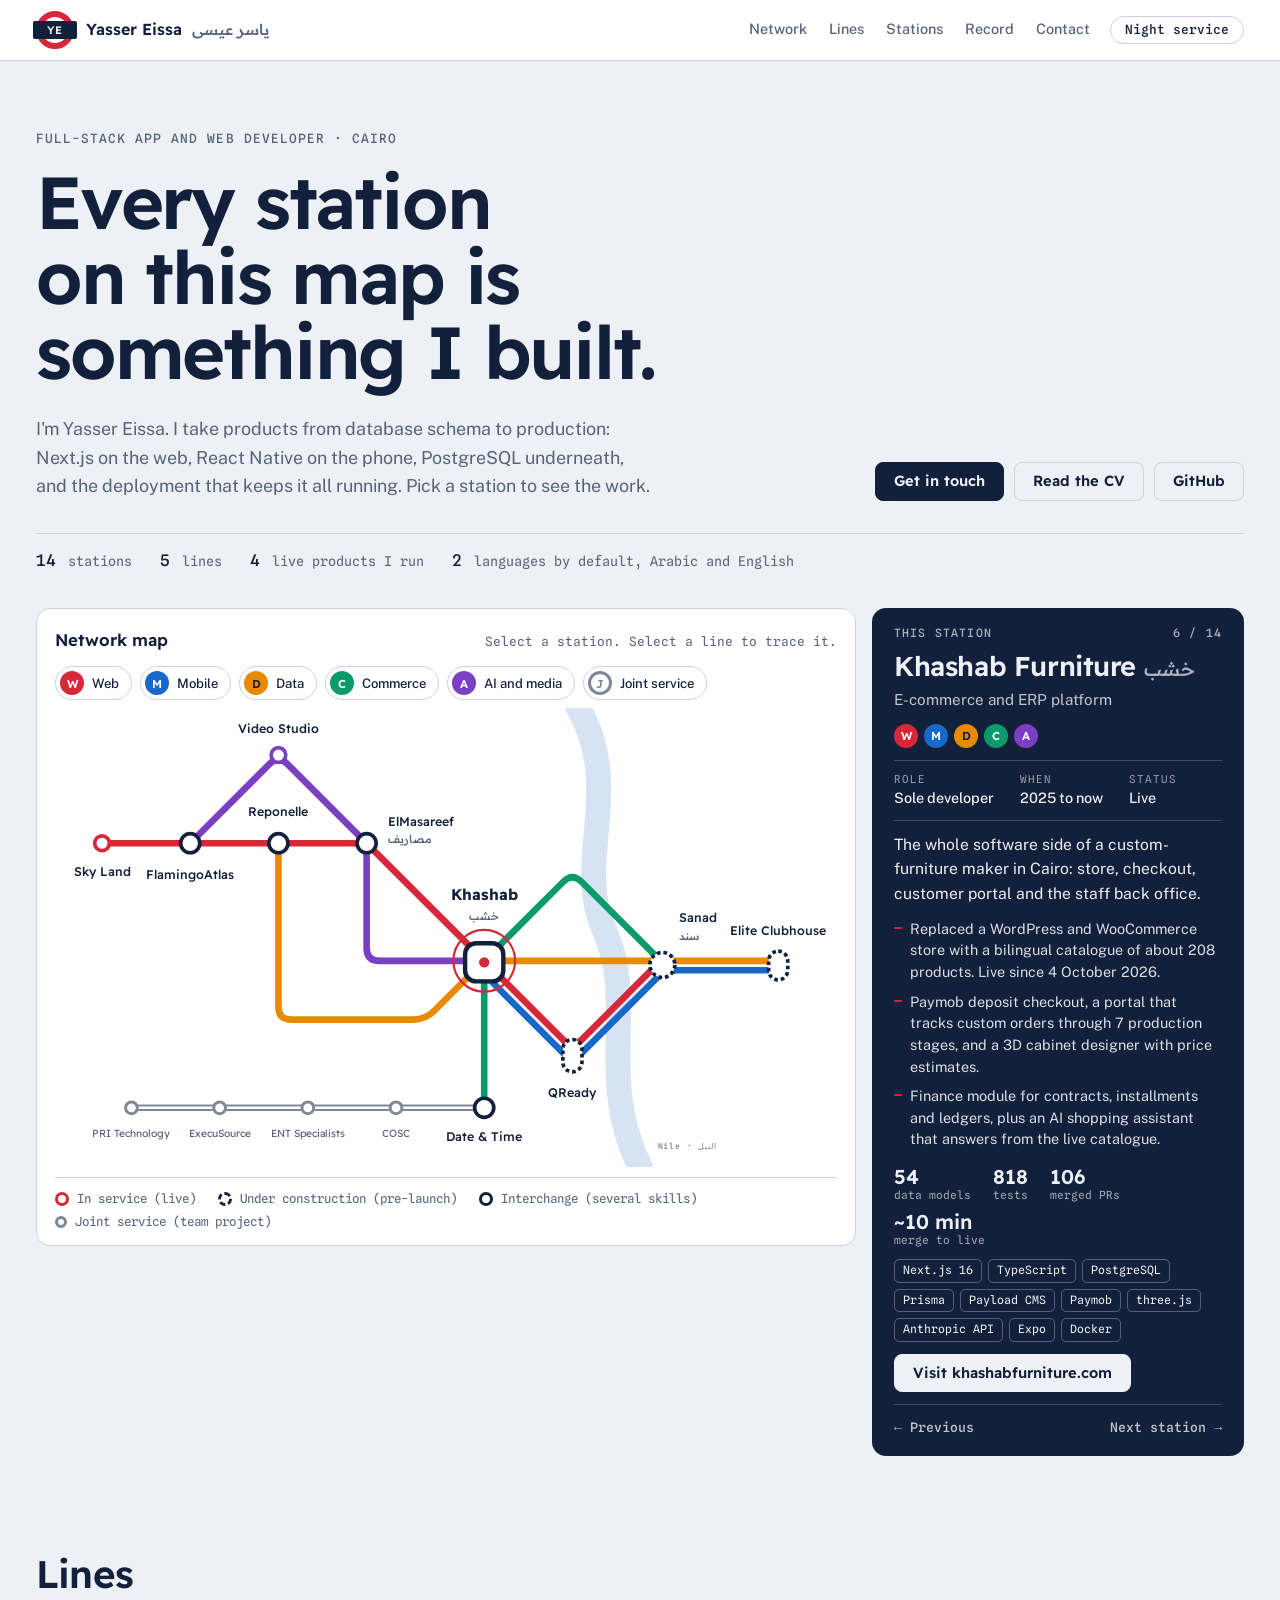
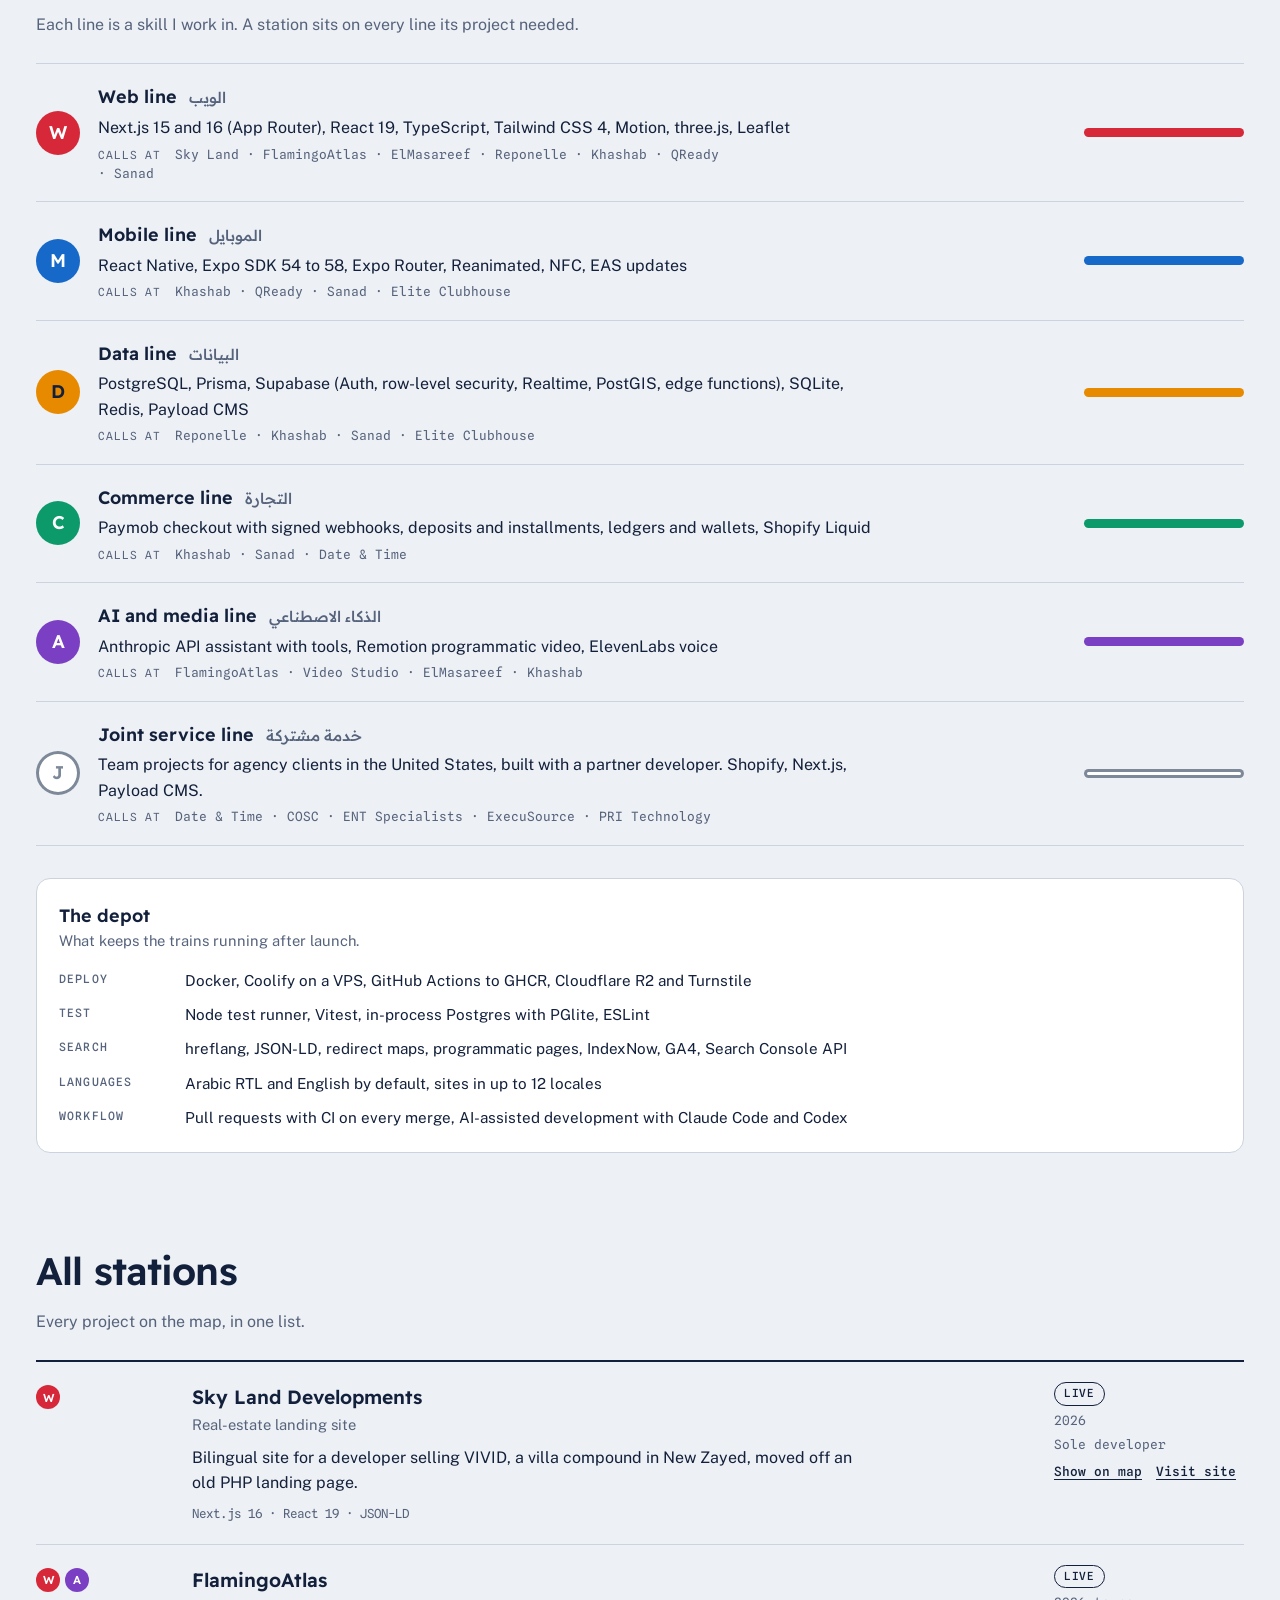
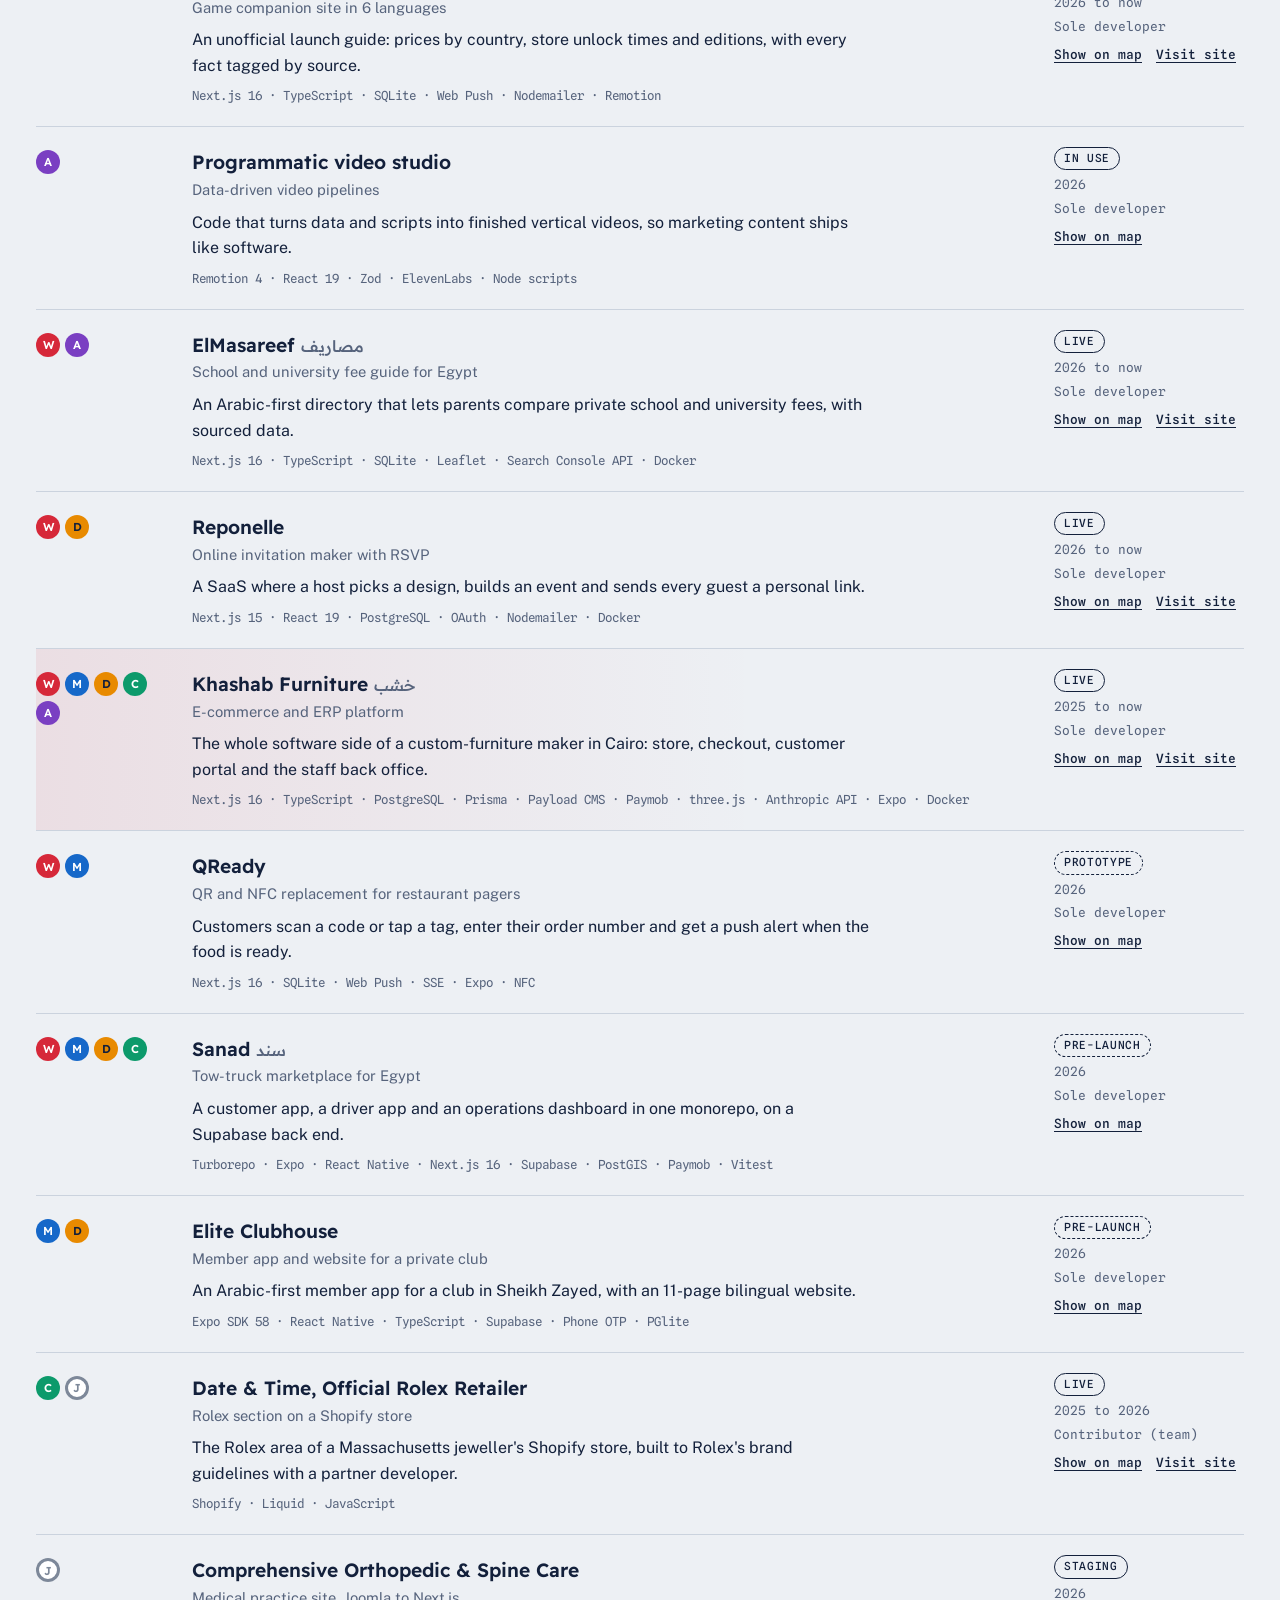
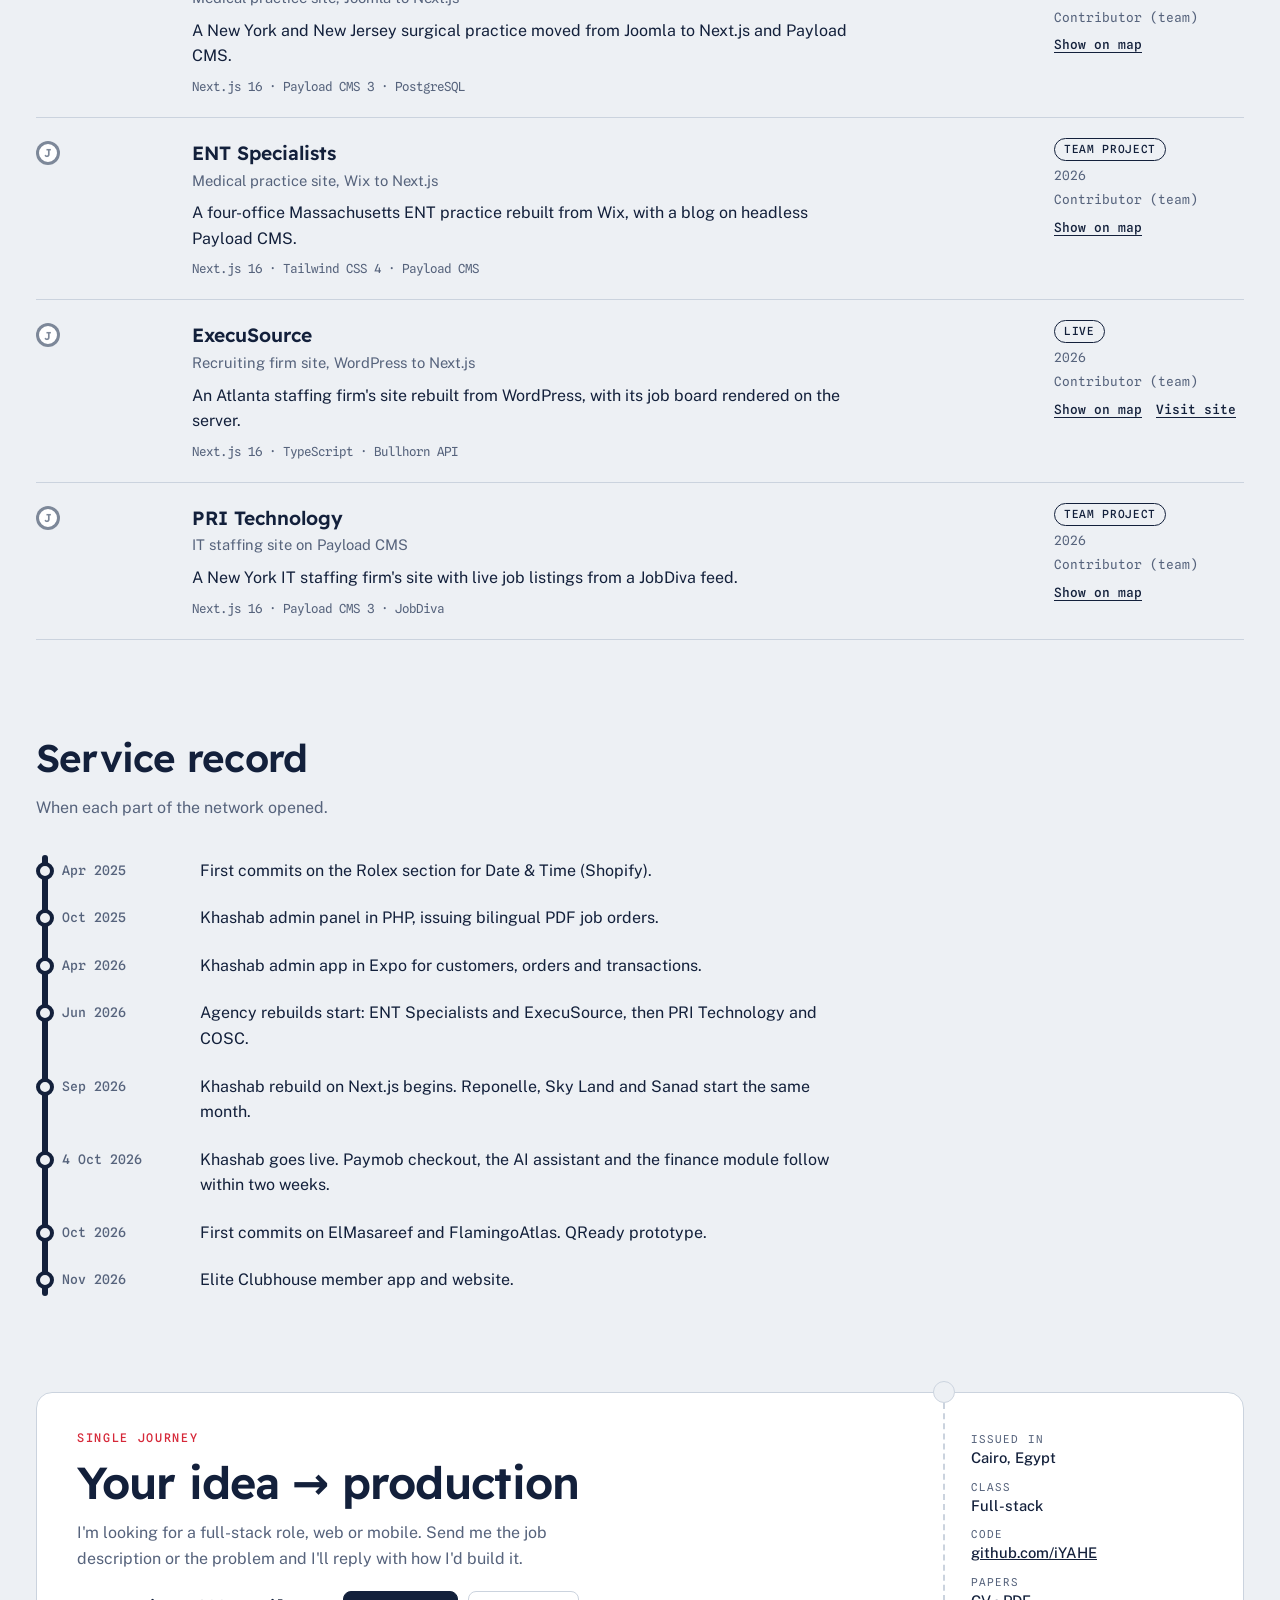
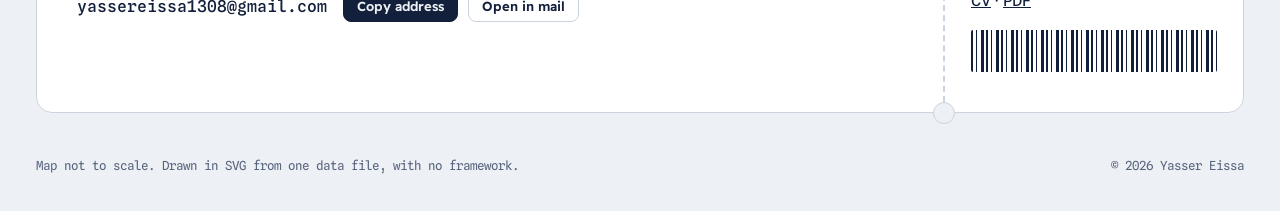
==== index.html @ 0840f5ef "Portfolio site: project network map and CV Static site. Projects are stations on a metro-style map, " ====
<!doctype html>
<html lang="en">
<head>
<meta charset="utf-8">
<meta name="viewport" content="width=device-width, initial-scale=1">
<title>Yasser Eissa · Full-stack developer</title>
<meta name="description" content="Yasser Eissa is a full-stack app and web developer in Cairo. A network map of the products he has built with Next.js, React Native, PostgreSQL and Supabase.">
<link rel="canonical" href="https://iyahe.github.io/">
<meta property="og:url" content="https://iyahe.github.io/">
<meta property="og:type" content="website">
<meta property="og:title" content="Yasser Eissa · Full-stack developer">
<meta property="og:description" content="Every station on this map is something I built.">
<meta name="theme-color" content="#13203B">
<link rel="icon" href="data:image/svg+xml,%3Csvg xmlns='http://www.w3.org/2000/svg' viewBox='0 0 32 32'%3E%3Ccircle cx='16' cy='16' r='11' fill='none' stroke='%23D62839' stroke-width='6'/%3E%3Crect x='1' y='12' width='30' height='8' rx='2' fill='%2313203B'/%3E%3C/svg%3E">
<link rel="preconnect" href="https://fonts.googleapis.com">
<link rel="preconnect" href="https://fonts.gstatic.com" crossorigin>
<link rel="stylesheet" href="https://fonts.googleapis.com/css2?family=Public+Sans:wght@400;500;600&family=Readex+Pro:wght@400;500;600;700&family=Spline+Sans+Mono:wght@400;500&display=swap">
<link rel="stylesheet" href="styles.css">
<script>try{var t=localStorage.getItem('theme');if(t)document.documentElement.dataset.theme=t}catch(e){}</script>
</head>
<body id="top">
<a class="skip" href="#main">Skip to content</a>

<header class="top">
  <div class="wrap top-in">
    <a class="plate" href="#top" aria-label="Yasser Eissa, home">
      <span class="roundel" aria-hidden="true"><span>YE</span></span>
      <span class="plate-name">Yasser Eissa <span class="ar" lang="ar" dir="rtl">ياسر عيسى</span></span>
    </a>
    <nav class="nav" aria-label="Sections">
      <a href="#network">Network</a>
      <a href="#lines">Lines</a>
      <a href="#stations">Stations</a>
      <a href="#record">Record</a>
      <a href="#ticket">Contact</a>
    </nav>
    <button class="theme" id="theme" type="button" aria-pressed="false">Night service</button>
  </div>
</header>

<main id="main">

<section class="hero wrap">
  <p class="eyebrow">Full-stack app and web developer · Cairo</p>
  <h1>Every station on this map is something I&nbsp;built.</h1>
  <div class="hero-row">
    <p class="lede">I'm Yasser Eissa. I take products from database schema to production: Next.js on the web, React Native on the phone, PostgreSQL underneath, and the deployment that keeps it all running. Pick a station to see the work.</p>
    <div class="cta">
      <a class="btn" href="#ticket">Get in touch</a>
      <a class="btn ghost" href="cv.html">Read the CV</a>
      <a class="btn ghost" href="https://github.com/iYAHE" rel="noopener">GitHub</a>
    </div>
  </div>
  <ul class="facts" aria-label="At a glance">
    <li><b>14</b> stations</li>
    <li><b>5</b> lines</li>
    <li><b>4</b> live products I run</li>
    <li><b>2</b> languages by default, Arabic and English</li>
  </ul>
</section>

<section class="network wrap" id="network" aria-labelledby="network-h">
  <div class="sheet">
    <div class="sheet-head">
      <h2 id="network-h">Network map</h2>
      <p class="hint">Select a station. Select a line to trace it.</p>
    </div>
    <div class="keys" id="keys" role="group" aria-label="Lines"></div>
    <div class="map-scroll" tabindex="0" role="region" aria-label="Network map, scrolls sideways on small screens">
      <svg id="map" viewBox="0 0 1064 624" role="group" aria-label="Project network map"></svg>
    </div>
    <ul class="legend" aria-label="Map key">
      <li><span class="k k-live" aria-hidden="true"></span>In service (live)</li>
      <li><span class="k k-build" aria-hidden="true"></span>Under construction (pre-launch)</li>
      <li><span class="k k-x" aria-hidden="true"></span>Interchange (several skills)</li>
      <li><span class="k k-joint" aria-hidden="true"></span>Joint service (team project)</li>
    </ul>
  </div>
  <aside class="board" id="board" aria-live="polite" aria-label="Selected station"></aside>
</section>

<section class="wrap block" id="lines" aria-labelledby="lines-h">
  <header class="block-head">
    <h2 id="lines-h">Lines</h2>
    <p>Each line is a skill I work in. A station sits on every line its project needed.</p>
  </header>
  <div class="lines" id="line-rows"></div>
  <div class="depot">
    <h3>The depot</h3>
    <p class="depot-note">What keeps the trains running after launch.</p>
    <dl id="depot-rows"></dl>
  </div>
</section>

<section class="wrap block" id="stations" aria-labelledby="stations-h">
  <header class="block-head">
    <h2 id="stations-h">All stations</h2>
    <p>Every project on the map, in one list.</p>
  </header>
  <ol class="timetable" id="timetable"></ol>
</section>

<section class="wrap block" id="record" aria-labelledby="record-h">
  <header class="block-head">
    <h2 id="record-h">Service record</h2>
    <p>When each part of the network opened.</p>
  </header>
  <ol class="record" id="record-rows"></ol>
</section>

<section class="wrap block" id="ticket" aria-labelledby="ticket-h">
  <div class="ticket">
    <div class="ticket-main">
      <p class="ticket-kicker">Single journey</p>
      <h2 id="ticket-h">Your idea <span aria-hidden="true">→</span> production</h2>
      <p class="ticket-copy">I'm looking for a full-stack role, web or mobile. Send me the job description or the problem and I'll reply with how I'd build it.</p>
      <div class="mail">
        <span class="mail-addr" id="mail-addr">yassereissa1308@gmail.com</span>
        <button class="btn small" id="copy" type="button">Copy address</button>
        <a class="btn small ghost" href="mailto:yassereissa1308@gmail.com">Open in mail</a>
      </div>
    </div>
    <div class="ticket-stub">
      <dl>
        <div><dt>Issued in</dt><dd>Cairo, Egypt</dd></div>
        <div><dt>Class</dt><dd>Full-stack</dd></div>
        <div><dt>Code</dt><dd><a href="https://github.com/iYAHE" rel="noopener">github.com/iYAHE</a></dd></div>
        <div><dt>Papers</dt><dd><a href="cv.html">CV</a> · <a href="Yasser-Eissa-CV.pdf" download>PDF</a></dd></div>
      </dl>
      <div class="barcode" aria-hidden="true"></div>
    </div>
  </div>
</section>

</main>

<footer class="foot wrap">
  <p>Map not to scale. Drawn in SVG from one data file, with no framework.</p>
  <p>© 2026 Yasser Eissa</p>
</footer>

<noscript><p class="wrap noscript">The network map needs JavaScript. The full project list is in the <a href="cv.html">CV</a>.</p></noscript>
<script src="data.js"></script>
<script src="app.js"></script>
</body>
</html>
---- styles.css ----
/* Layout: a transit authority's printed sheet. A nameplate bar, then the network map as the
   main exhibit with a platform board beside it, the line legend (skills), the station list,
   the service record, and a ticket for contact. Line colours carry meaning; everything else is ink on paper. */
:root {
  --paper: #EDF0F4;
  --sheet: #FFFFFF;
  --ink: #13203B;
  --muted: #56637C;
  --rule: #CBD3DE;
  --wash: #D5E3F3;

  --w: #D62839;
  --m: #1668C9;
  --d: #E88A00;
  --c: #0C9A6B;
  --a: #7A3FC2;
  --j: #7D8899;
  --on-line: #FFFFFF;
  --on-d: #13203B;

  --display: 'Readex Pro', 'Segoe UI', system-ui, sans-serif;
  --body: 'Public Sans', 'Segoe UI', system-ui, sans-serif;
  --mono: 'Spline Sans Mono', ui-monospace, Consolas, monospace;

  --gutter: max(16px, env(safe-area-inset-left, 0px));
  color-scheme: light;
}
@media (prefers-color-scheme: dark) {
  :root:not([data-theme="light"]) {
    --paper: #0D1424; --sheet: #151E35; --ink: #E9EEF8; --muted: #9BA7C0; --rule: #2C3757; --wash: #16294B;
    --w: #FF5D6C; --m: #5CA4FF; --d: #FFB23F; --c: #36D39A; --a: #B690FF; --j: #8F9AB0;
    --on-line: #0D1424; --on-d: #0D1424;
    color-scheme: dark;
  }
}
:root[data-theme="dark"] {
  --paper: #0D1424; --sheet: #151E35; --ink: #E9EEF8; --muted: #9BA7C0; --rule: #2C3757; --wash: #16294B;
  --w: #FF5D6C; --m: #5CA4FF; --d: #FFB23F; --c: #36D39A; --a: #B690FF; --j: #8F9AB0;
  --on-line: #0D1424; --on-d: #0D1424;
  color-scheme: dark;
}

*, *::before, *::after { box-sizing: border-box; }
html { scroll-behavior: smooth; scroll-padding-top: 76px; }
body {
  margin: 0;
  background: var(--paper);
  color: var(--ink);
  font: 400 1rem/1.6 var(--body);
  -webkit-font-smoothing: antialiased;
}
h1, h2, h3 { font-family: var(--display); margin: 0; text-wrap: balance; }
p { margin: 0; }
a { color: inherit; }
ul, ol, dl, dd { margin: 0; padding: 0; }
ul, ol { list-style: none; }
button { font: inherit; color: inherit; cursor: pointer; }
:focus-visible { outline: 3px solid var(--m); outline-offset: 3px; border-radius: 4px; }
.ar { font-family: var(--display); font-weight: 500; }

.wrap {
  width: 100%;
  max-width: 1240px;
  margin-inline: auto;
  padding-left: max(16px, env(safe-area-inset-left, 0px));
  padding-right: max(16px, env(safe-area-inset-right, 0px));
}
.skip { position: absolute; left: -999px; top: 8px; background: var(--ink); color: var(--paper); padding: 8px 14px; border-radius: 6px; z-index: 50; }
.skip:focus { left: 16px; }

/* ---------- Nameplate bar ---------- */
.top { position: sticky; top: 0; z-index: 20; background: var(--sheet); border-bottom: 1px solid var(--rule); }
.top-in { display: flex; align-items: center; gap: 20px; min-height: 60px; }
.plate { display: flex; align-items: center; gap: 12px; text-decoration: none; margin-right: auto; }
.roundel {
  position: relative; width: 38px; height: 38px; flex: none;
  border: 6px solid var(--w); border-radius: 50%;
  display: grid; place-items: center;
}
.roundel span {
  position: absolute; left: -9px; right: -9px;
  background: var(--ink); color: var(--paper);
  font: 600 0.68rem/1 var(--display); letter-spacing: 0.12em; text-align: center;
  padding: 4px 0 3px; border-radius: 2px;
}
.plate-name { font: 600 1rem/1.2 var(--display); display: flex; gap: 10px; align-items: baseline; flex-wrap: wrap; }
.plate-name .ar { color: var(--muted); font-size: 0.95rem; }
.nav { display: flex; gap: 22px; }
.nav a { text-decoration: none; font: 500 0.9rem/1 var(--body); color: var(--muted); padding: 8px 0; border-bottom: 2px solid transparent; }
.nav a:hover { color: var(--ink); border-bottom-color: var(--ink); }
.theme {
  background: none; border: 1px solid var(--rule); border-radius: 999px;
  padding: 7px 14px; font: 500 0.8rem/1 var(--mono); white-space: nowrap;
}
.theme:hover { border-color: var(--ink); }

/* ---------- Hero ---------- */
.hero { padding-block: clamp(36px, 6vw, 72px) clamp(24px, 3vw, 36px); }
.eyebrow { font: 500 0.8rem/1 var(--mono); letter-spacing: 0.08em; text-transform: uppercase; color: var(--muted); }
.hero h1 {
  font-weight: 600;
  font-size: clamp(2.3rem, 6.2vw, 4.6rem);
  line-height: 1.02;
  letter-spacing: -0.03em;
  max-width: 17ch;
  margin-top: 18px;
}
.hero-row { display: grid; grid-template-columns: minmax(0, 62ch) auto; gap: 28px 48px; align-items: end; margin-top: 26px; }
.lede { font-size: 1.12rem; line-height: 1.6; color: var(--muted); }
.cta { display: flex; flex-wrap: wrap; gap: 10px; justify-content: flex-end; }
.btn {
  display: inline-flex; align-items: center; justify-content: center;
  background: var(--ink); color: var(--paper);
  border: 1.5px solid var(--ink); border-radius: 8px;
  padding: 11px 18px; font: 600 0.92rem/1 var(--display); text-decoration: none;
}
.btn:hover { background: var(--w); border-color: var(--w); color: var(--on-line); }
.btn.ghost { background: transparent; color: var(--ink); border-color: var(--rule); }
.btn.ghost:hover { border-color: var(--ink); background: transparent; color: var(--ink); }
.btn.small { padding: 8px 13px; font-size: 0.82rem; }
.facts {
  display: flex; flex-wrap: wrap; gap: 8px 28px; margin-top: 32px; padding-top: 16px;
  border-top: 1px solid var(--rule);
  font: 400 0.84rem/1.4 var(--mono); color: var(--muted);
}
.facts b { color: var(--ink); font-weight: 500; font-size: 1rem; margin-right: 4px; }

/* ---------- Network ---------- */
.network { display: grid; grid-template-columns: minmax(0, 1fr); gap: 16px; align-items: start; }
.sheet { background: var(--sheet); border: 1px solid var(--rule); border-radius: 14px; padding: 18px 18px 14px; min-width: 0; }
.sheet-head { display: flex; flex-wrap: wrap; align-items: baseline; justify-content: space-between; gap: 6px 16px; }
.sheet-head h2 { font-size: 1.05rem; font-weight: 600; }
.hint { font: 400 0.8rem/1.4 var(--mono); color: var(--muted); }
.keys { display: flex; flex-wrap: wrap; gap: 8px; margin-top: 12px; }
.key {
  display: inline-flex; align-items: center; gap: 8px;
  background: none; border: 1px solid var(--rule); border-radius: 999px;
  padding: 4px 12px 4px 4px; font: 500 0.82rem/1 var(--body);
}
.key:hover { border-color: var(--ink); }
.key[aria-pressed="true"] { background: var(--ink); color: var(--paper); border-color: var(--ink); }

.rd {
  display: inline-grid; place-items: center; flex: none;
  width: 24px; height: 24px; border-radius: 50%;
  font: 600 0.72rem/1 var(--display); color: var(--on-line);
}
.rd-W { background: var(--w); } .rd-M { background: var(--m); } .rd-C { background: var(--c); }
.rd-A { background: var(--a); } .rd-D { background: var(--d); color: var(--on-d); }
.rd-J { background: var(--sheet); color: var(--j); box-shadow: inset 0 0 0 3px var(--j); }
.rd-lg { width: 44px; height: 44px; font-size: 1.15rem; }

.map-scroll { overflow-x: auto; margin-top: 8px; border-radius: 8px; }
#map { display: block; width: 100%; min-width: 800px; height: auto; font-family: var(--display); }

.nile { fill: none; stroke: var(--wash); stroke-width: 34; stroke-linecap: round; }
.nile-label { font: 500 11px var(--mono); letter-spacing: 0.1em; fill: var(--muted); opacity: 0.8; }

.ln { fill: none; stroke-width: 9; stroke-linecap: round; stroke-linejoin: round; stroke-dasharray: 1; stroke-dashoffset: 0; transition: opacity 0.2s; }
.ln-W { stroke: var(--w); } .ln-M { stroke: var(--m); } .ln-D { stroke: var(--d); }
.ln-C { stroke: var(--c); } .ln-A { stroke: var(--a); } .ln-J { stroke: var(--j); }
.ln-J-core { stroke: var(--sheet); stroke-width: 3.5; }

.st { cursor: pointer; transition: opacity 0.2s; outline: none; }
.st .hit { fill: transparent; }
.st .mk { fill: var(--sheet); stroke: var(--ink); stroke-width: 5; }
.st-dot .mk { stroke: var(--line); }
.st-joint .mk { stroke: var(--j); stroke-width: 4; }
.st-hub .mk { stroke-width: 6; }
.st-hub .mk-dot { fill: var(--w); }
.st.building .mk { stroke-dasharray: 5 4; }
.st .ring { fill: none; stroke: var(--w); stroke-width: 3; opacity: 0; }
.st.on .ring { opacity: 1; }
.st:hover .mk, .st:focus-visible .mk { fill: var(--wash); }
.st:focus-visible .ring { opacity: 1; stroke: var(--m); }
.st-name { font-size: 17px; font-weight: 500; fill: var(--ink); }
.st-hub .st-name { font-size: 21px; font-weight: 700; }
.st-joint .st-name { font-size: 14px; font-weight: 400; fill: var(--muted); }
.st.on .st-name { font-weight: 700; fill: var(--ink); }
.st-ar { font-size: 15px; font-weight: 500; fill: var(--muted); }

#map[data-focus] .ln { opacity: 0.1; }
#map[data-focus] .st { opacity: 0.22; }
#map[data-focus="W"] .ln-W, #map[data-focus="M"] .ln-M, #map[data-focus="D"] .ln-D,
#map[data-focus="C"] .ln-C, #map[data-focus="A"] .ln-A, #map[data-focus="J"] .ln-J { opacity: 1; }
#map[data-focus="W"] .st.l-W, #map[data-focus="M"] .st.l-M, #map[data-focus="D"] .st.l-D,
#map[data-focus="C"] .st.l-C, #map[data-focus="A"] .st.l-A, #map[data-focus="J"] .st.l-J { opacity: 1; }

.legend { display: flex; flex-wrap: wrap; gap: 6px 22px; margin-top: 10px; padding-top: 12px; border-top: 1px solid var(--rule); font: 400 0.78rem/1.4 var(--mono); color: var(--muted); }
.legend li { display: flex; align-items: center; gap: 8px; }
.k { width: 14px; height: 14px; border-radius: 50%; border: 3px solid var(--w); background: var(--sheet); flex: none; }
.k-build { border-style: dashed; border-color: var(--ink); }
.k-x { border-color: var(--ink); }
.k-joint { border-color: var(--j); width: 12px; height: 12px; }

/* ---------- Platform board ---------- */
.board {
  background: var(--ink); color: var(--paper);
  border-radius: 14px; padding: 20px 22px 18px; min-width: 0;
  display: flex; flex-direction: column; gap: 12px;
}
.board-top { display: flex; justify-content: space-between; font: 500 0.72rem/1 var(--mono); letter-spacing: 0.1em; text-transform: uppercase; opacity: 0.7; }
.board-name { font-size: 1.7rem; font-weight: 600; line-height: 1.1; letter-spacing: -0.015em; }
.board-name .ar { font-size: 1.2rem; opacity: 0.7; margin-inline-start: 6px; }
.board-kind { font-size: 0.95rem; opacity: 0.8; margin-top: -6px; }
.board-lines { display: flex; gap: 6px; }
.board .rd-J { background: transparent; }
.meta { display: grid; grid-template-columns: repeat(3, auto); justify-content: start; gap: 4px 26px; padding-block: 12px; border-block: 1px solid color-mix(in srgb, var(--paper) 22%, transparent); }
.meta dt { font: 400 0.68rem/1.2 var(--mono); letter-spacing: 0.1em; text-transform: uppercase; opacity: 0.6; }
.meta dd { font: 500 0.9rem/1.3 var(--body); margin-top: 3px; }
.board-sum { font-size: 0.98rem; line-height: 1.55; }
.pts { display: grid; gap: 8px; font-size: 0.9rem; line-height: 1.5; }
.pts li { padding-left: 16px; position: relative; opacity: 0.92; }
.pts li::before { content: ""; position: absolute; left: 0; top: 0.62em; width: 8px; height: 2px; background: var(--w); }
.stats { display: flex; flex-wrap: wrap; gap: 8px 22px; padding-top: 4px; }
.stats li { display: grid; }
.stats b { font: 600 1.25rem/1.1 var(--display); font-variant-numeric: tabular-nums; }
.stats span { font: 400 0.7rem/1.3 var(--mono); opacity: 0.65; }
.chips { display: flex; flex-wrap: wrap; gap: 6px; }
.chips span { font: 400 0.72rem/1 var(--mono); padding: 5px 8px; border-radius: 5px; border: 1px solid color-mix(in srgb, var(--paper) 30%, transparent); }
.board-visit { background: var(--paper); color: var(--ink); border-color: var(--paper); align-self: flex-start; }
.board-nav { display: flex; justify-content: space-between; gap: 10px; margin-top: auto; padding-top: 12px; border-top: 1px solid color-mix(in srgb, var(--paper) 22%, transparent); }
.board-nav button { background: none; border: 0; padding: 4px 0; font: 500 0.82rem/1 var(--mono); opacity: 0.8; }
.board-nav button:hover { opacity: 1; text-decoration: underline; }
.board-nav button[data-step="-1"]::before { content: "← "; }
.board-nav button[data-step="1"]::after { content: " →"; }

/* ---------- Section blocks ---------- */
.block { padding-block: clamp(48px, 7vw, 88px) 0; }
.block-head { display: grid; gap: 6px; margin-bottom: 26px; }
.block-head h2 { font-size: clamp(1.6rem, 3.4vw, 2.4rem); font-weight: 600; letter-spacing: -0.02em; }
.block-head p { color: var(--muted); max-width: 60ch; }

/* Lines */
.lines { display: grid; border-top: 1px solid var(--rule); }
.line-row { display: grid; grid-template-columns: 44px minmax(0, 1fr); gap: 18px; padding-block: 18px; border-bottom: 1px solid var(--rule); position: relative; }
.line-body h3 { font-size: 1.12rem; font-weight: 600; display: flex; gap: 12px; align-items: baseline; flex-wrap: wrap; }
.line-body h3 .ar { color: var(--muted); font-size: 0.95rem; }
.line-body p { margin-top: 4px; max-width: 78ch; }
.serves { font: 400 0.8rem/1.5 var(--mono); color: var(--muted); }
.serves span { text-transform: uppercase; letter-spacing: 0.08em; font-size: 0.7rem; margin-right: 6px; }
.line-swatch { display: none; }

.depot { margin-top: 32px; background: var(--sheet); border: 1px solid var(--rule); border-radius: 14px; padding: 22px; }
.depot h3 { font-size: 1.12rem; font-weight: 600; }
.depot-note { color: var(--muted); font-size: 0.92rem; }
.depot dl { display: grid; gap: 10px; margin-top: 16px; }
.depot dl div { display: grid; grid-template-columns: 110px minmax(0, 1fr); gap: 16px; }
.depot dt { font: 500 0.72rem/1.9 var(--mono); letter-spacing: 0.1em; text-transform: uppercase; color: var(--muted); }
.depot dd { font-size: 0.95rem; }

/* Timetable */
.timetable { border-top: 2px solid var(--ink); }
.timetable li { display: grid; grid-template-columns: 136px minmax(0, 1fr) 190px; gap: 20px; padding-block: 20px; border-bottom: 1px solid var(--rule); }
.timetable li.is-current { background: linear-gradient(90deg, color-mix(in srgb, var(--w) 9%, transparent), transparent 60%); }
.tt-lines { display: flex; flex-wrap: wrap; gap: 5px; align-content: start; padding-top: 3px; }
.tt-main h3 { font-size: 1.2rem; font-weight: 600; }
.tt-main h3 .ar { color: var(--muted); font-size: 1rem; margin-inline-start: 6px; }
.tt-kind { color: var(--muted); font-size: 0.92rem; }
.tt-sum { margin-top: 8px; max-width: 68ch; }
.tt-stack { margin-top: 8px; font: 400 0.78rem/1.6 var(--mono); color: var(--muted); }
.tt-side { display: grid; gap: 6px; align-content: start; justify-items: start; font: 400 0.8rem/1.4 var(--mono); color: var(--muted); }
.pill { font: 500 0.7rem/1 var(--mono); letter-spacing: 0.06em; text-transform: uppercase; padding: 5px 9px; border-radius: 999px; border: 1.5px solid var(--ink); color: var(--ink); }
.pill-build { border-style: dashed; }
.tt-actions { display: flex; flex-wrap: wrap; gap: 4px 14px; margin-top: 4px; }
.link { background: none; border: 0; padding: 0; font: 500 0.8rem/1.4 var(--mono); color: var(--ink); text-decoration: underline; text-underline-offset: 3px; }
.link:hover { color: var(--w); }

/* Service record */
.record { position: relative; display: grid; gap: 0; padding-left: 26px; }
.record::before { content: ""; position: absolute; left: 6px; top: 8px; bottom: 8px; width: 6px; border-radius: 3px; background: var(--ink); }
.record li { position: relative; display: grid; grid-template-columns: 120px minmax(0, 1fr); gap: 18px; padding-block: 11px; }
.record li::before { content: ""; position: absolute; left: -26px; top: 15px; width: 18px; height: 18px; border-radius: 50%; background: var(--paper); border: 4px solid var(--ink); }
.record time { font: 500 0.82rem/1.9 var(--mono); color: var(--muted); }
.record p { max-width: 66ch; }

/* Ticket */
.ticket {
  display: grid; grid-template-columns: minmax(0, 1fr) 300px;
  background: var(--sheet); border: 1px solid var(--rule); border-radius: 16px; position: relative;
}
.ticket-main { padding: clamp(22px, 4vw, 40px); display: grid; gap: 14px; align-content: start; }
.ticket-kicker { font: 500 0.74rem/1 var(--mono); letter-spacing: 0.14em; text-transform: uppercase; color: var(--w); }
.ticket h2 { font-size: clamp(1.7rem, 4vw, 2.8rem); font-weight: 600; letter-spacing: -0.02em; line-height: 1.05; }
.ticket-copy { color: var(--muted); max-width: 54ch; }
.mail { display: flex; flex-wrap: wrap; align-items: center; gap: 10px; margin-top: 6px; }
.mail-addr { font: 500 1.02rem/1.3 var(--mono); user-select: all; overflow-wrap: anywhere; margin-right: 6px; }
.ticket-stub { position: relative; padding: clamp(22px, 4vw, 40px) 26px; border-left: 2px dashed var(--rule); display: grid; gap: 18px; align-content: space-between; }
.ticket-stub::before, .ticket-stub::after { content: ""; position: absolute; left: -12px; width: 22px; height: 22px; border-radius: 50%; background: var(--paper); border: 1px solid var(--rule); }
.ticket-stub::before { top: -12px; }
.ticket-stub::after { bottom: -12px; }
.ticket-stub dl { display: grid; gap: 12px; }
.ticket-stub dt { font: 400 0.68rem/1.2 var(--mono); letter-spacing: 0.1em; text-transform: uppercase; color: var(--muted); }
.ticket-stub dd { font: 500 0.92rem/1.4 var(--body); margin-top: 2px; }
.barcode { height: 42px; background: repeating-linear-gradient(90deg, var(--ink) 0 2px, transparent 2px 5px, var(--ink) 5px 6px, transparent 6px 10px, var(--ink) 10px 13px, transparent 13px 15px); border-radius: 2px; }

.foot { display: flex; flex-wrap: wrap; justify-content: space-between; gap: 8px 24px; padding-block: 44px 36px; font: 400 0.78rem/1.5 var(--mono); color: var(--muted); }
.noscript { padding-block: 16px; }

/* ---------- Wide screens: board beside the map ---------- */
@media (min-width: 1080px) {
  .network { grid-template-columns: minmax(0, 1fr) 372px; }
  .board { position: sticky; top: 76px; }
  #map { min-width: 0; }
  .line-row { grid-template-columns: 44px minmax(0, 1fr) 160px; align-items: center; }
  .line-swatch { display: block; height: 9px; border-radius: 5px; }
  .line-W .line-swatch { background: var(--w); } .line-M .line-swatch { background: var(--m); }
  .line-D .line-swatch { background: var(--d); } .line-C .line-swatch { background: var(--c); }
  .line-A .line-swatch { background: var(--a); }
  .line-J .line-swatch { background: var(--sheet); box-shadow: inset 0 0 0 3px var(--j); }
}

/* ---------- Narrow screens ---------- */
@media (max-width: 860px) {
  .nav { display: none; }
  .hero-row { grid-template-columns: minmax(0, 1fr); }
  .cta { justify-content: flex-start; }
  .timetable li { grid-template-columns: minmax(0, 1fr); gap: 10px; }
  .tt-side { grid-auto-flow: row; }
  .ticket { grid-template-columns: minmax(0, 1fr); }
  .ticket-stub { border-left: 0; border-top: 2px dashed var(--rule); }
  .ticket-stub::before { top: -12px; left: -12px; }
  .ticket-stub::after { top: -12px; bottom: auto; left: auto; right: -12px; }
  .record li { grid-template-columns: minmax(0, 1fr); gap: 0; }
  .depot dl div { grid-template-columns: minmax(0, 1fr); gap: 0; }
  .meta { grid-template-columns: repeat(2, auto); }
}
@media (max-width: 520px) {
  .plate-name .ar { display: none; }
  .sheet { padding: 14px 12px 12px; }
  .board { padding: 18px 16px 16px; }
}

/* ---------- Motion: the lines are laid once, on load ---------- */
@media (prefers-reduced-motion: no-preference) {
  .ln { animation: lay 1.1s cubic-bezier(0.6, 0, 0.2, 1) both; animation-delay: calc(var(--i) * 0.12s + 0.1s); }
  .st { animation: arrive 0.4s ease-out backwards; animation-delay: 0.95s; }
  .st.on .ring { animation: here 2.2s ease-in-out infinite; transform-box: fill-box; transform-origin: center; }
  @keyframes lay { from { stroke-dashoffset: 1; } to { stroke-dashoffset: 0; } }
  @keyframes arrive { from { opacity: 0; } to { opacity: 1; } }
  @keyframes here { 0%, 100% { transform: scale(1); opacity: 1; } 50% { transform: scale(1.18); opacity: 0.35; } }
}
@media (prefers-reduced-motion: reduce) { html { scroll-behavior: auto; } }
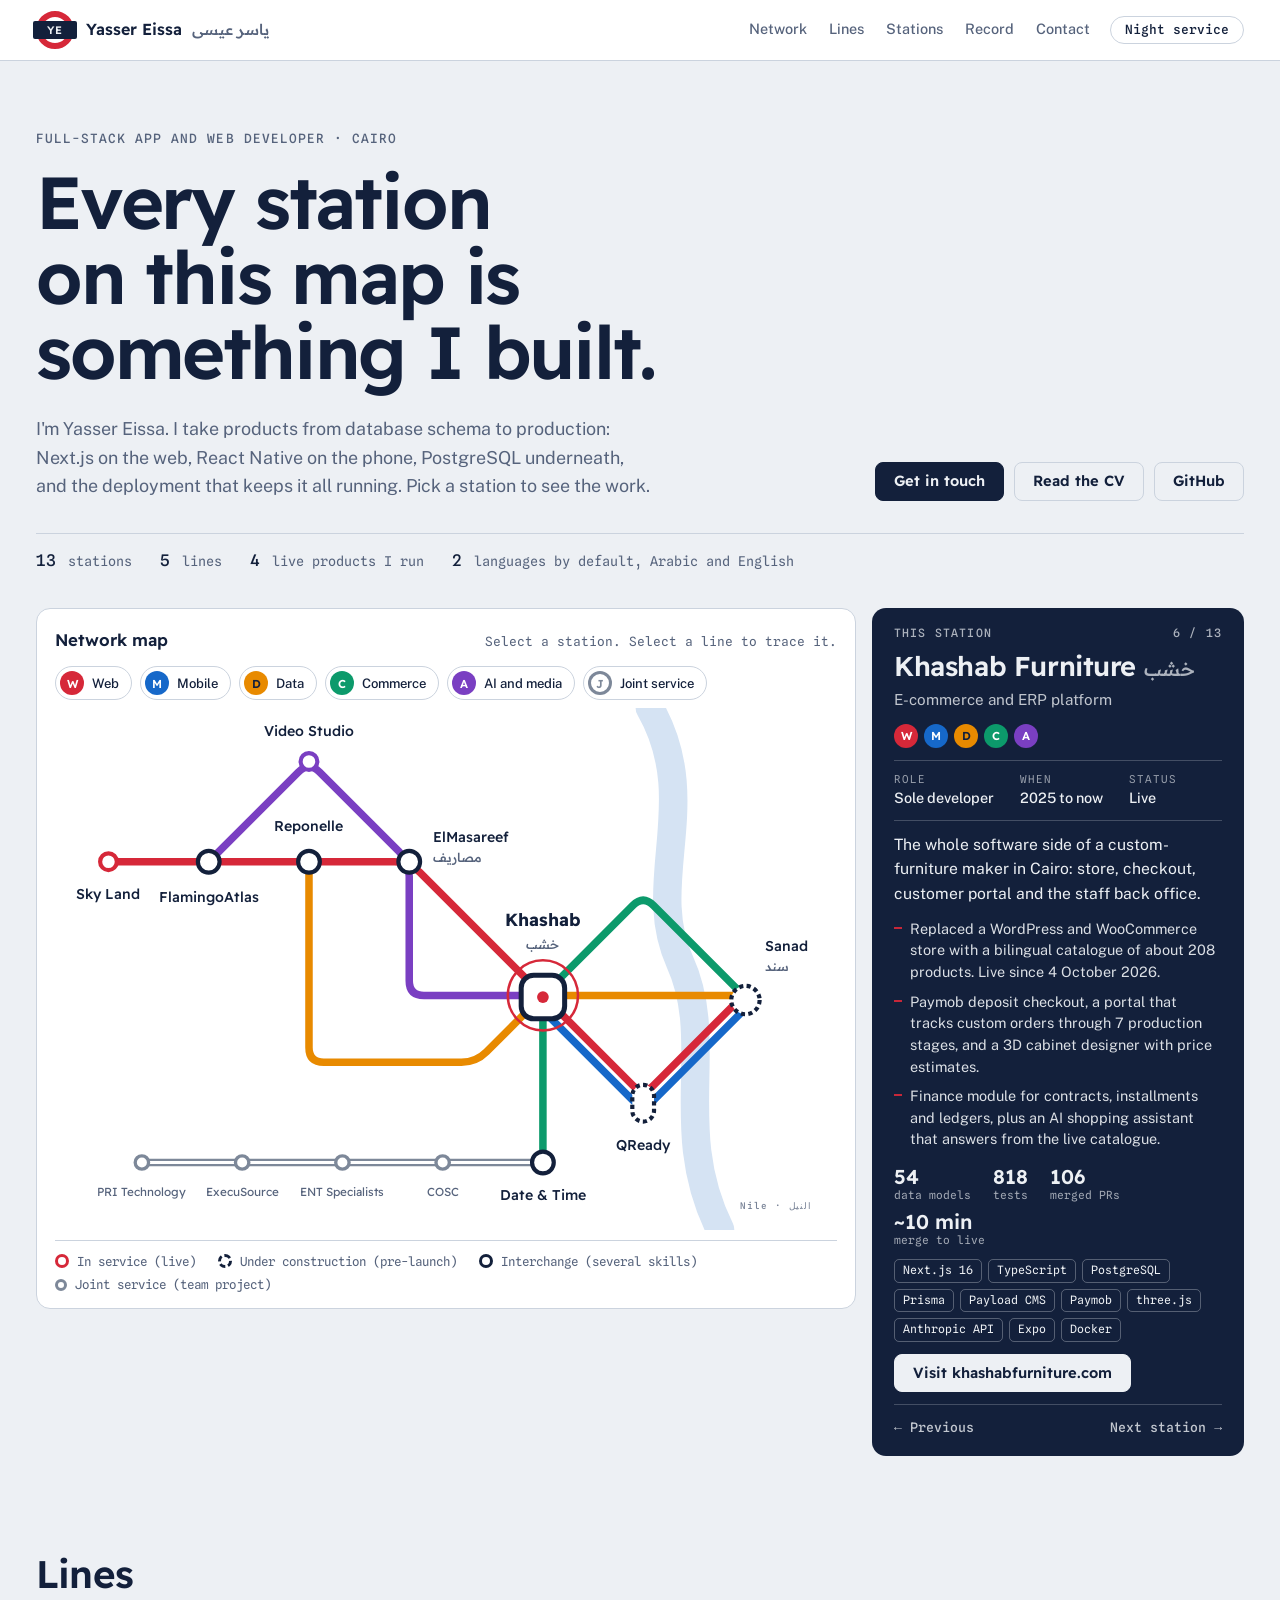
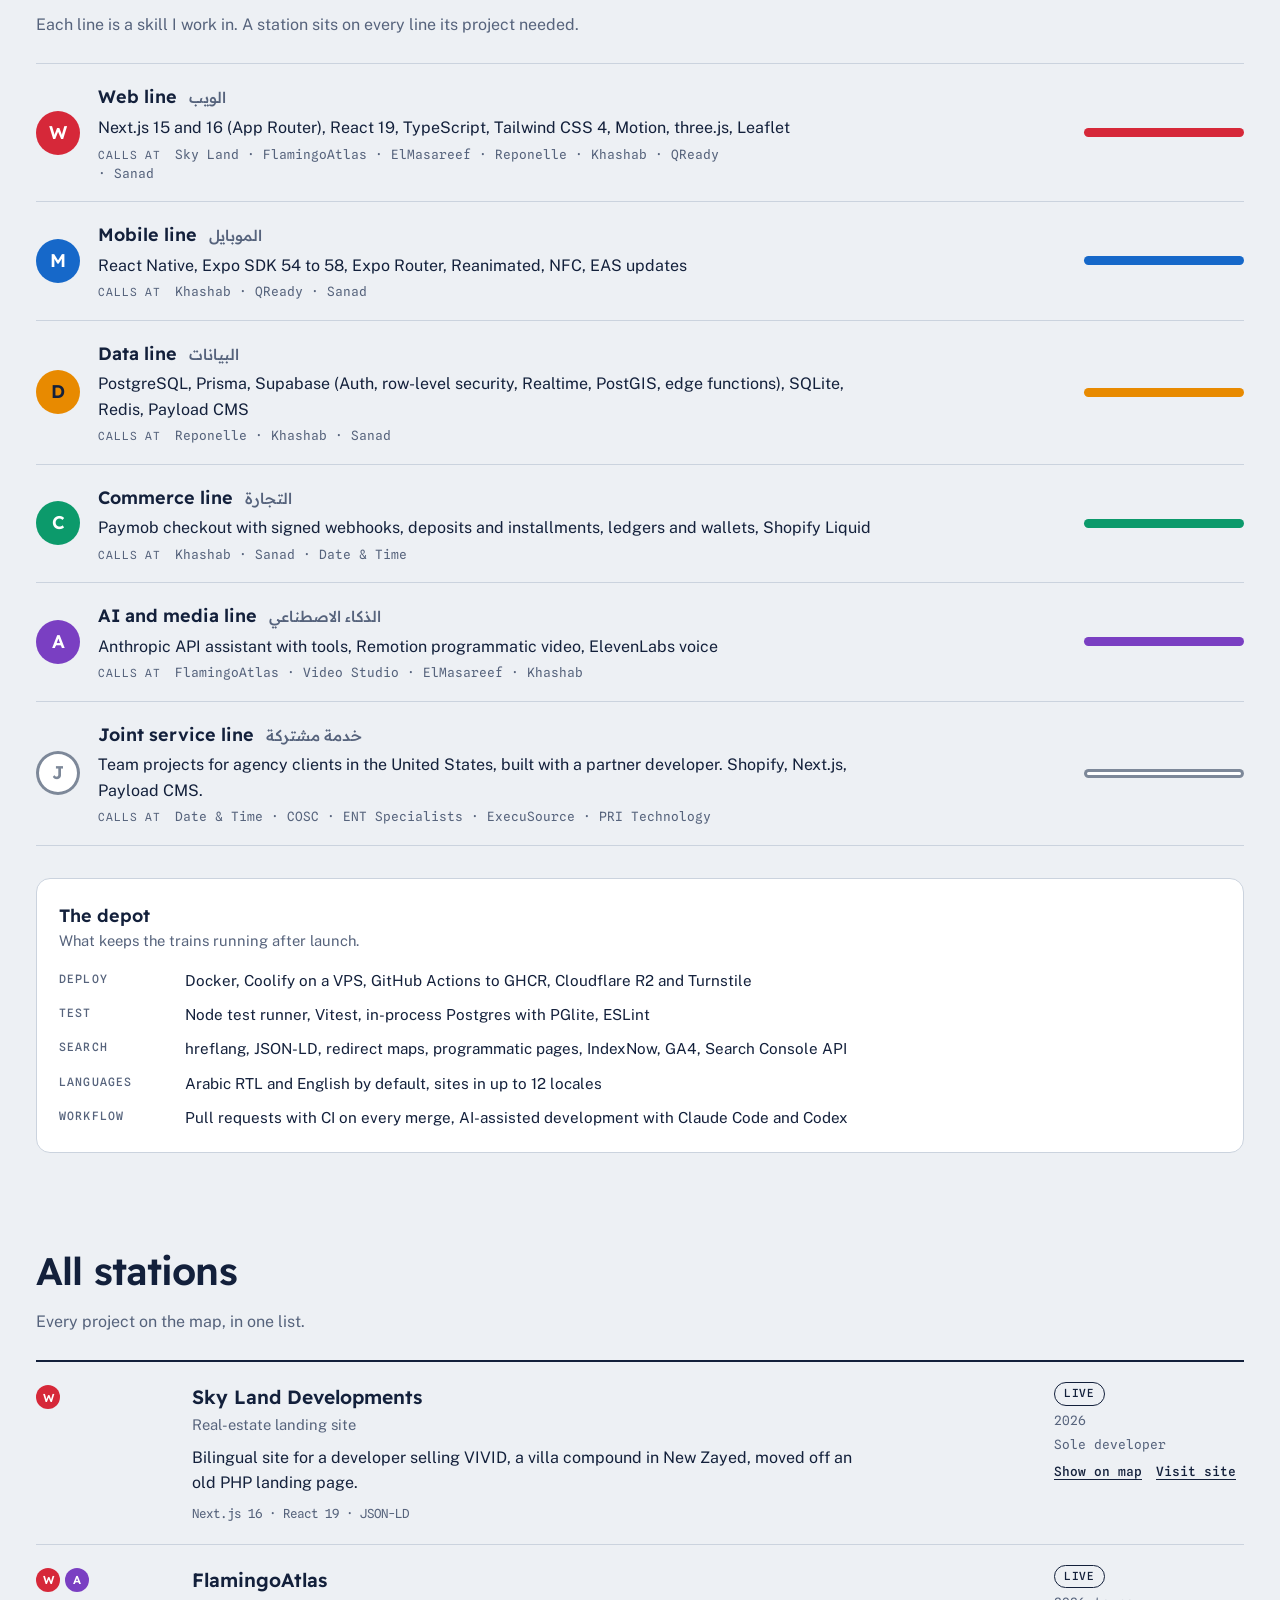
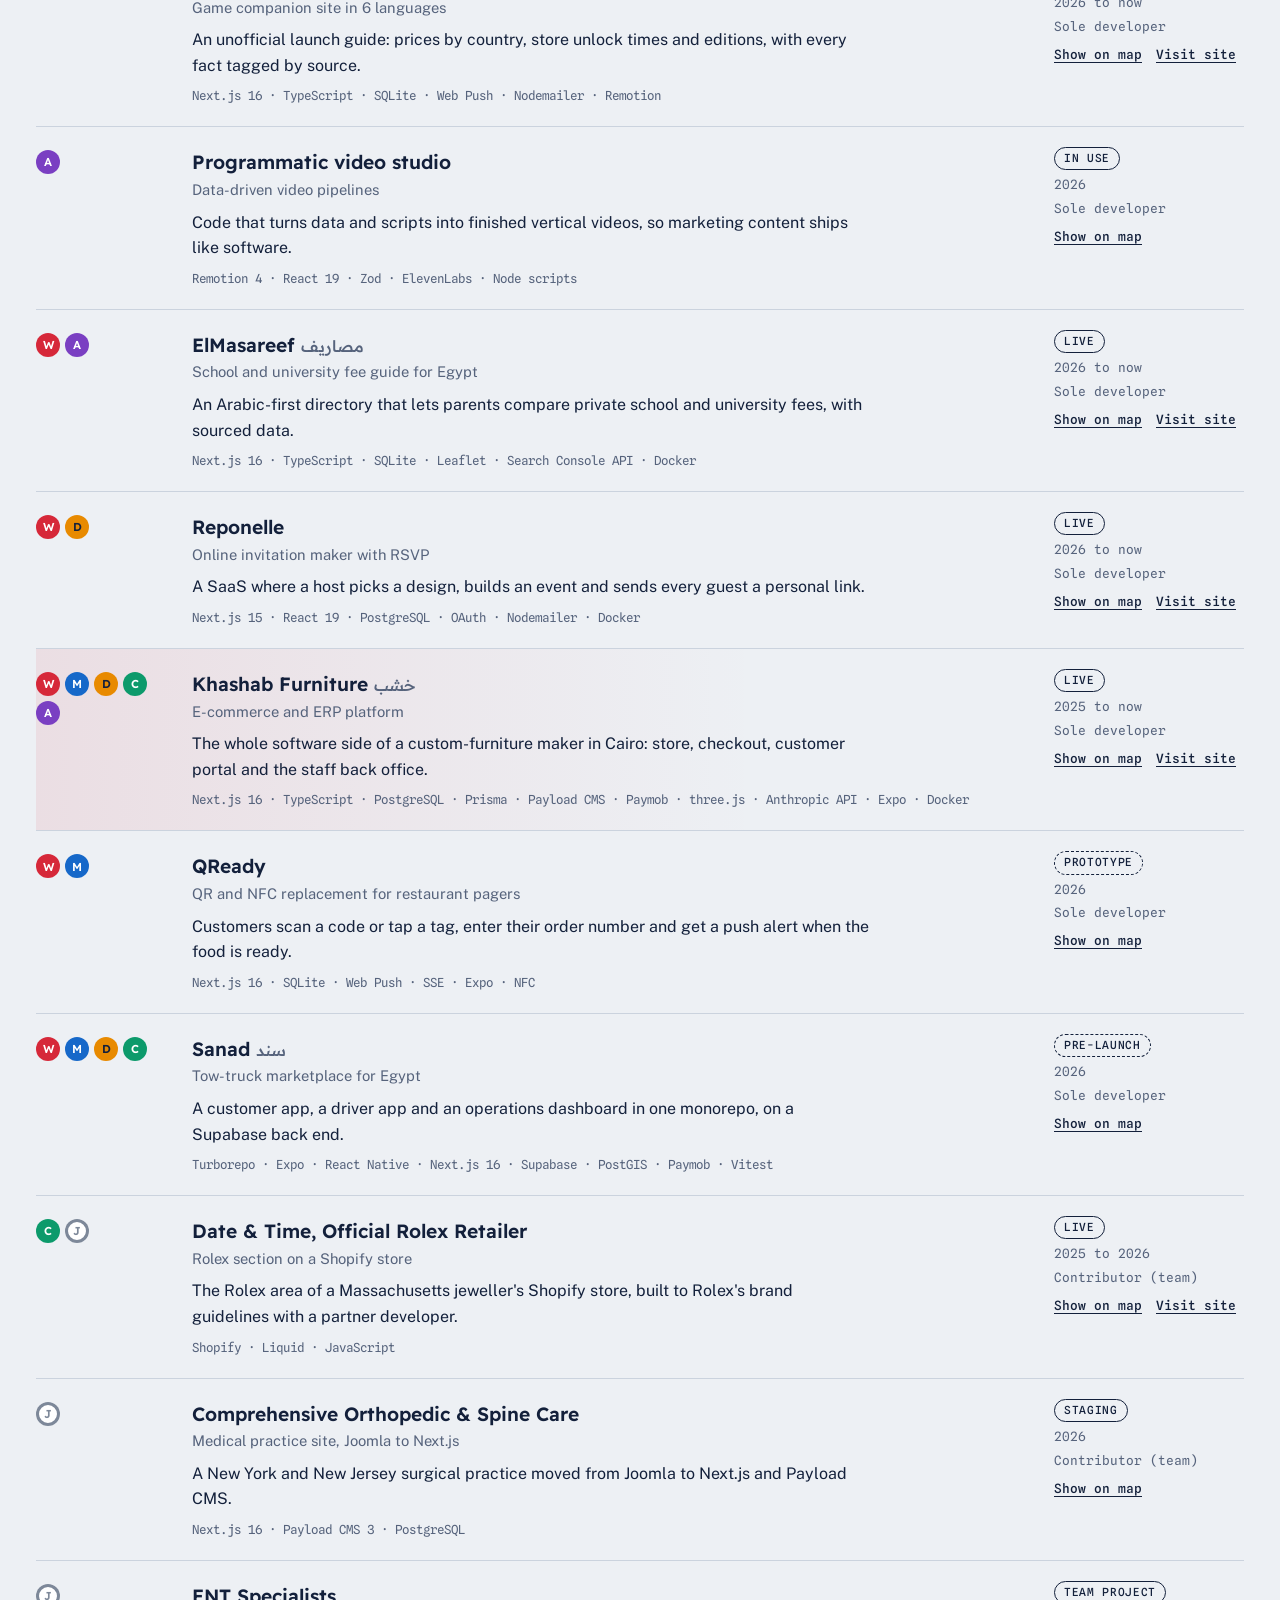
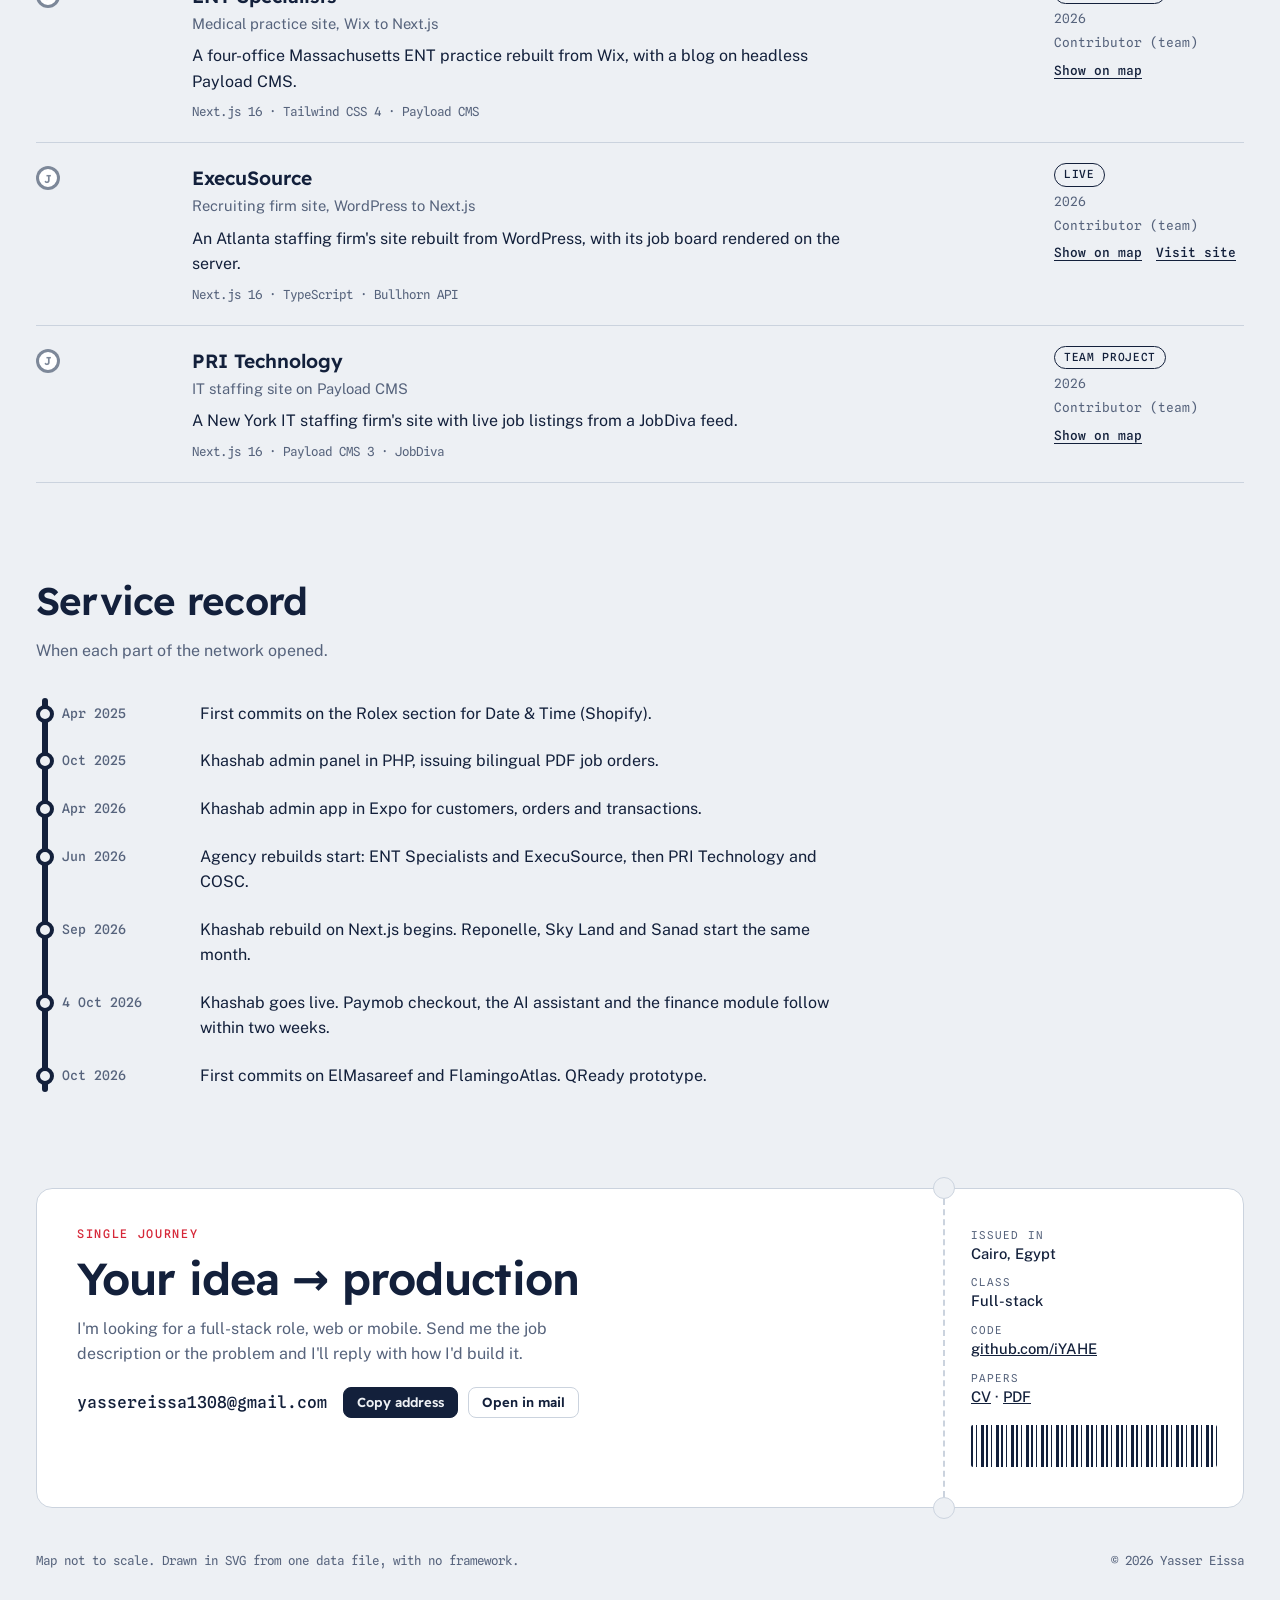
==== commit c7a433e0: "Remove Elite Clubhouse until it is ready to show Co-Authored-By: Claude Fable 5.2 <noreply@anthropic" ====
--- a/index.html
+++ b/index.html
@@ -52,7 +52,7 @@
     </div>
   </div>
   <ul class="facts" aria-label="At a glance">
-    <li><b>14</b> stations</li>
+    <li><b>13</b> stations</li>
     <li><b>5</b> lines</li>
     <li><b>4</b> live products I run</li>
     <li><b>2</b> languages by default, Arabic and English</li>
@@ -67,7 +67,7 @@
     </div>
     <div class="keys" id="keys" role="group" aria-label="Lines"></div>
     <div class="map-scroll" tabindex="0" role="region" aria-label="Network map, scrolls sideways on small screens">
-      <svg id="map" viewBox="0 0 1064 624" role="group" aria-label="Project network map"></svg>
+      <svg id="map" viewBox="0 0 936 624" role="group" aria-label="Project network map"></svg>
     </div>
     <ul class="legend" aria-label="Map key">
       <li><span class="k k-live" aria-hidden="true"></span>In service (live)</li>
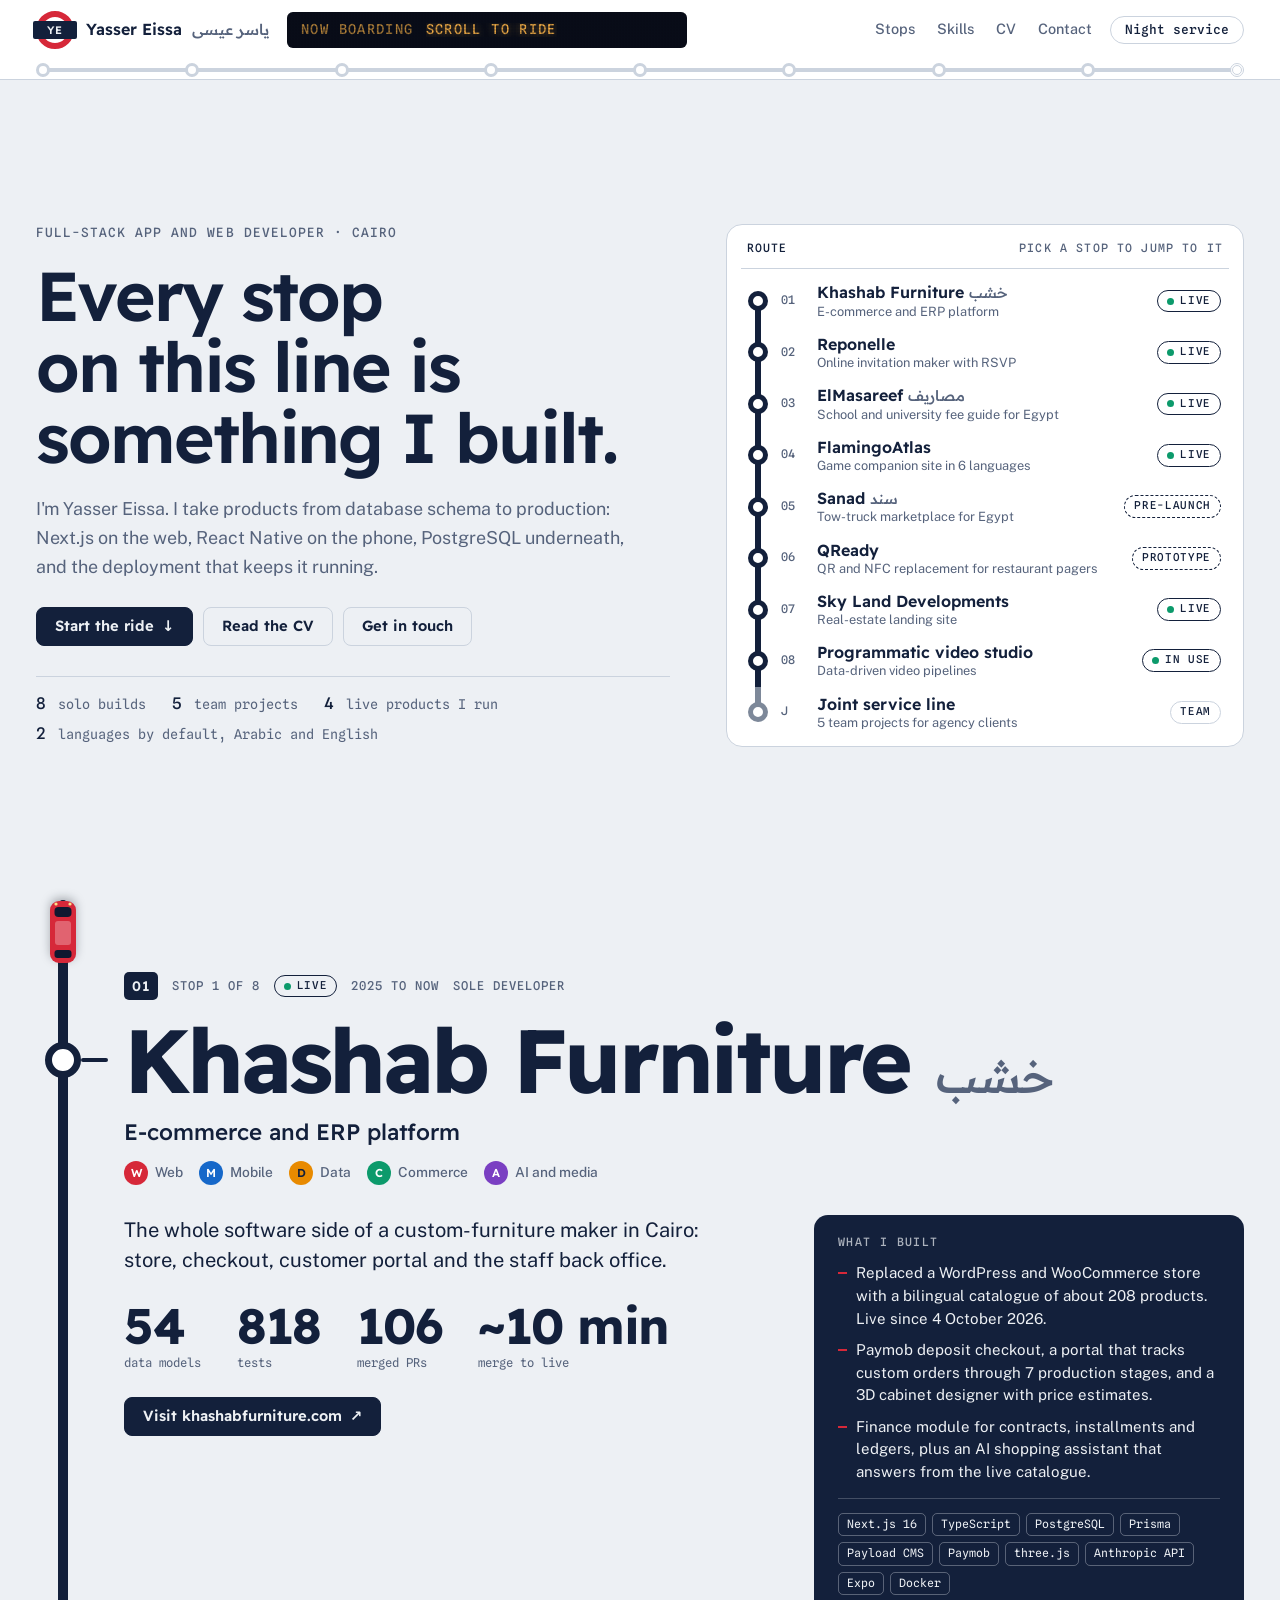
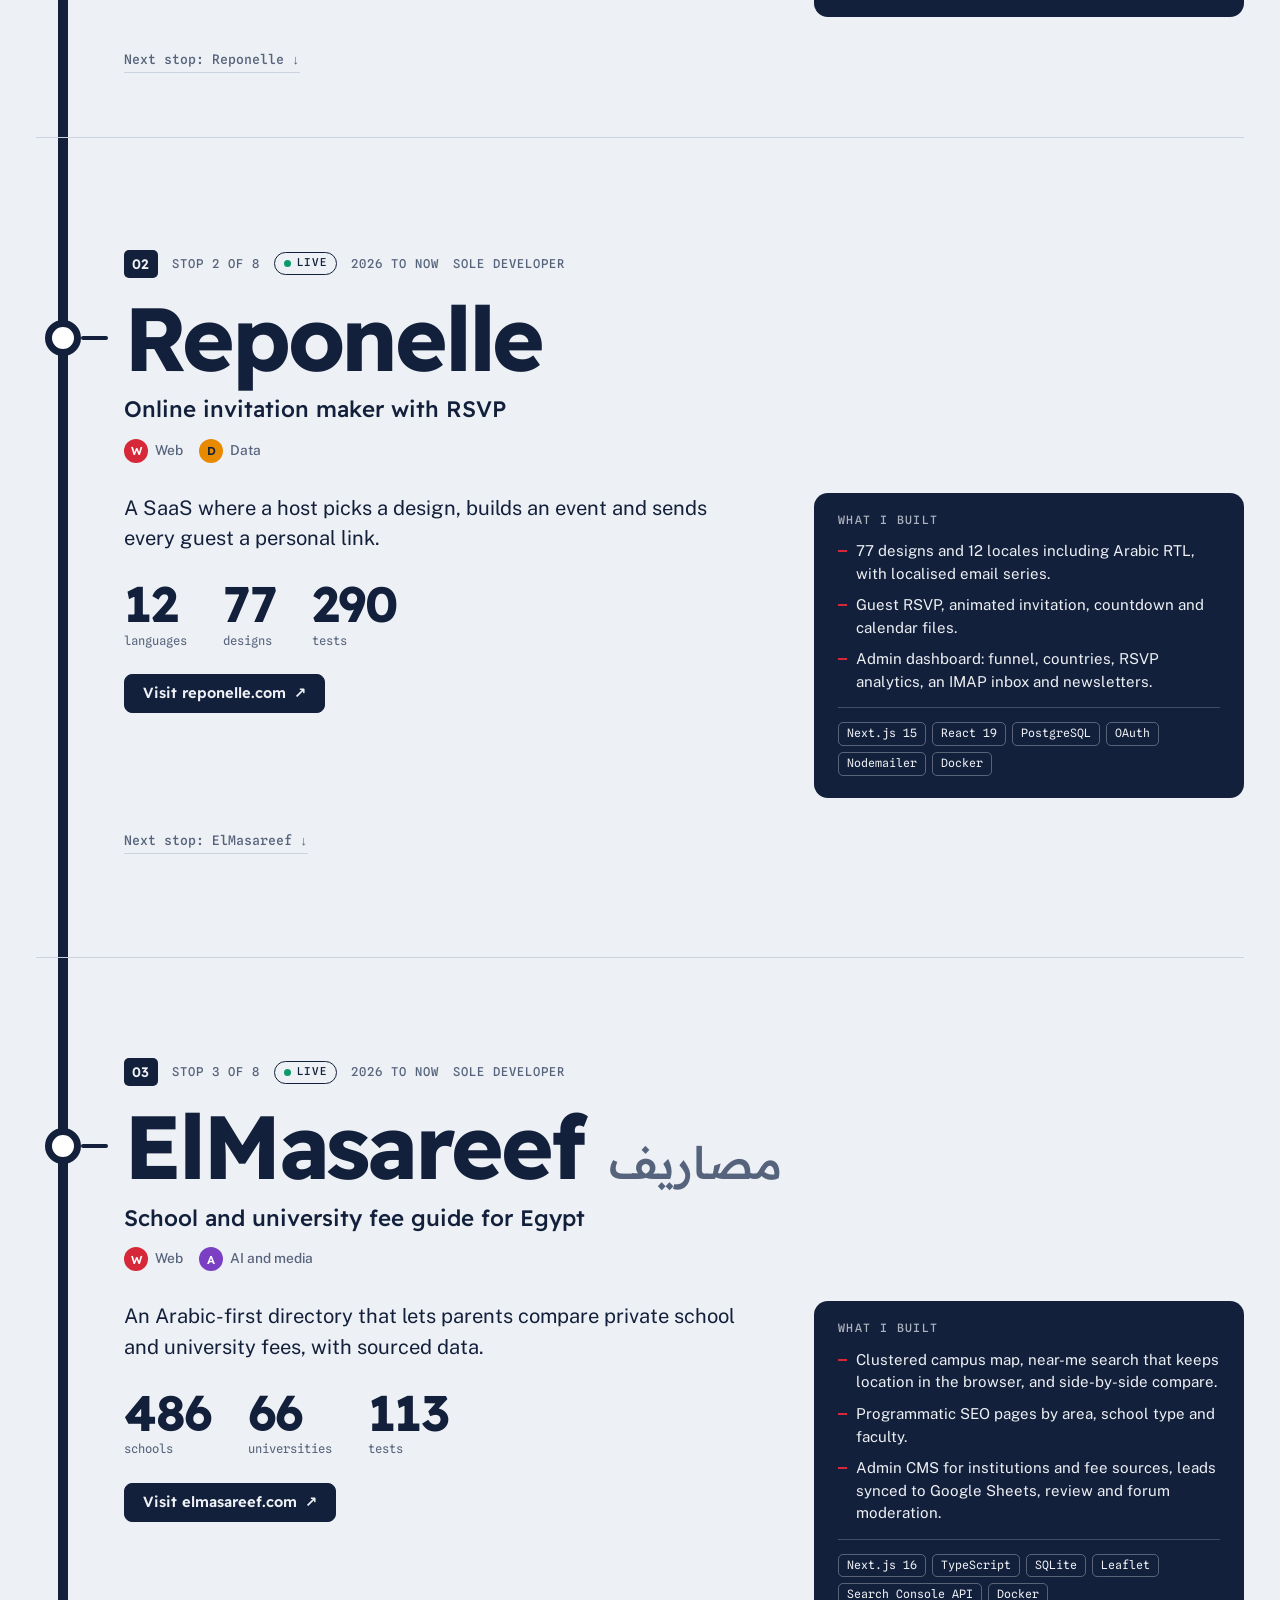
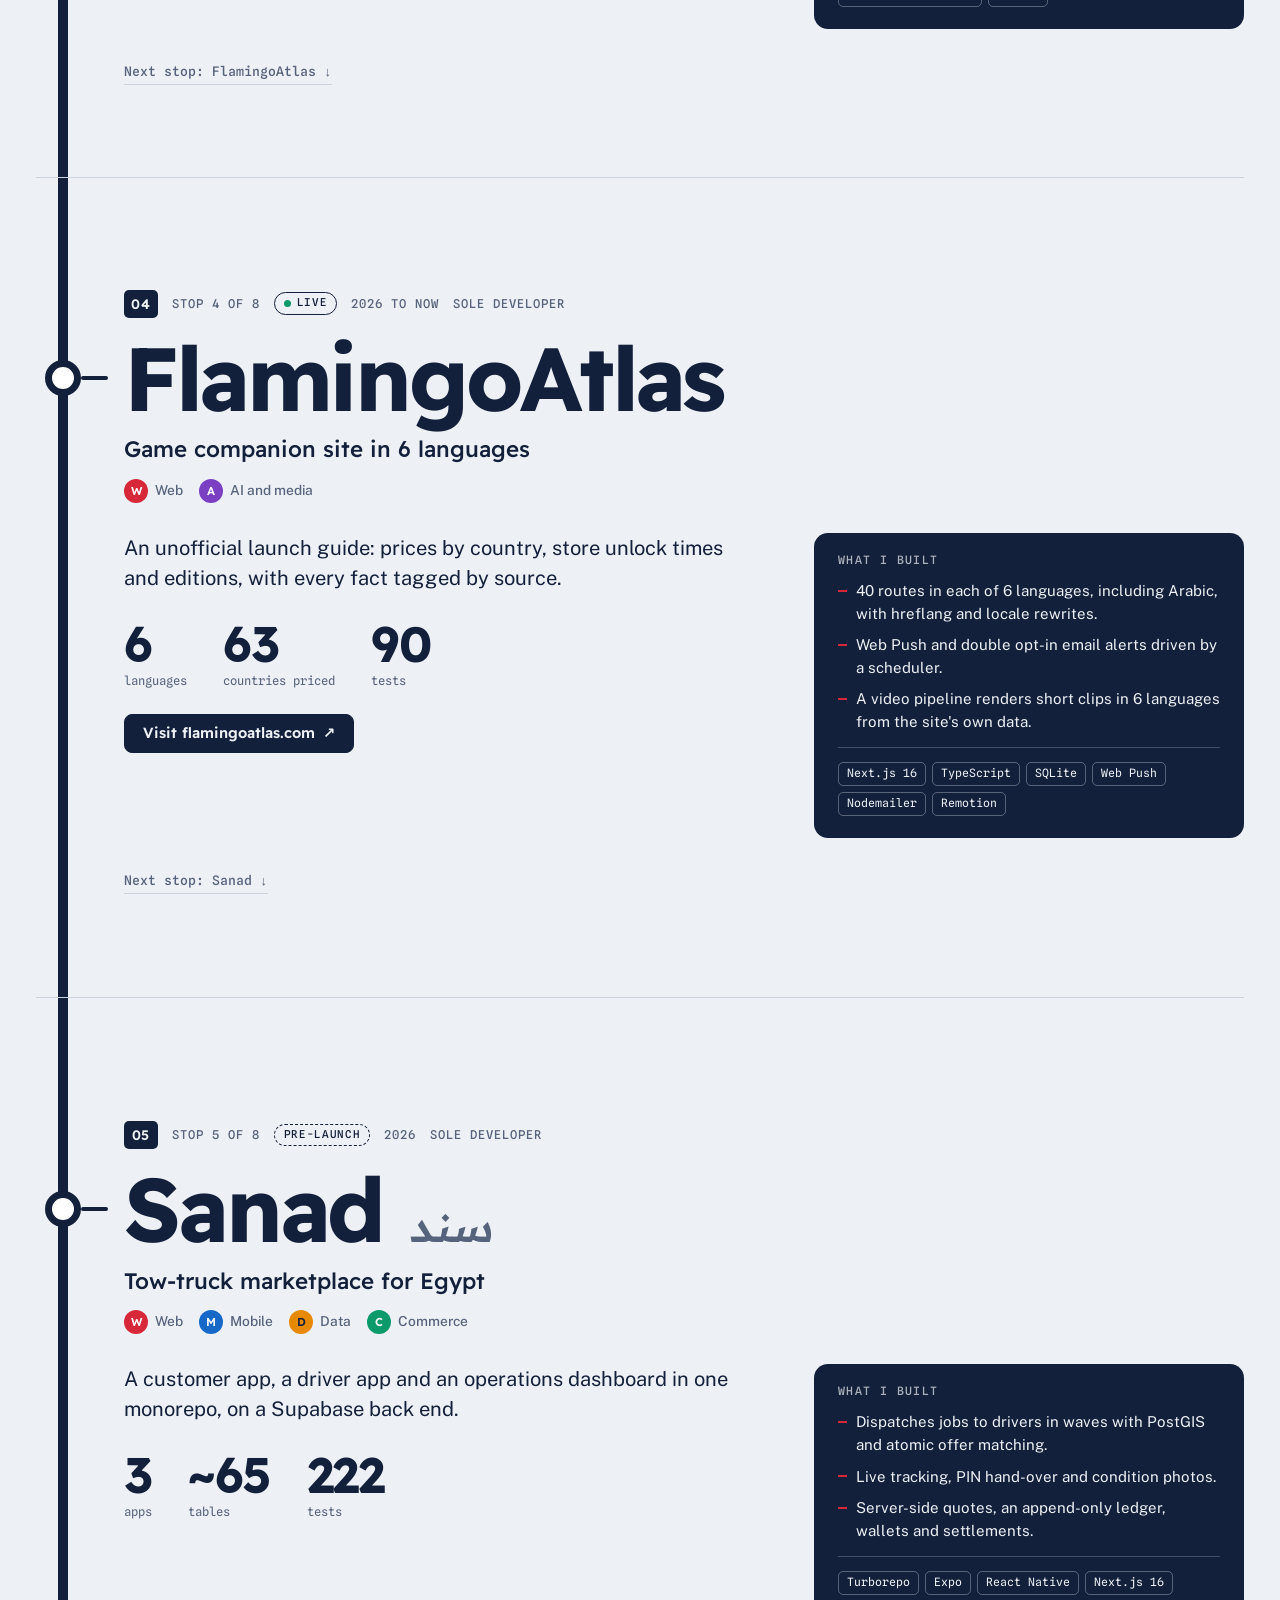
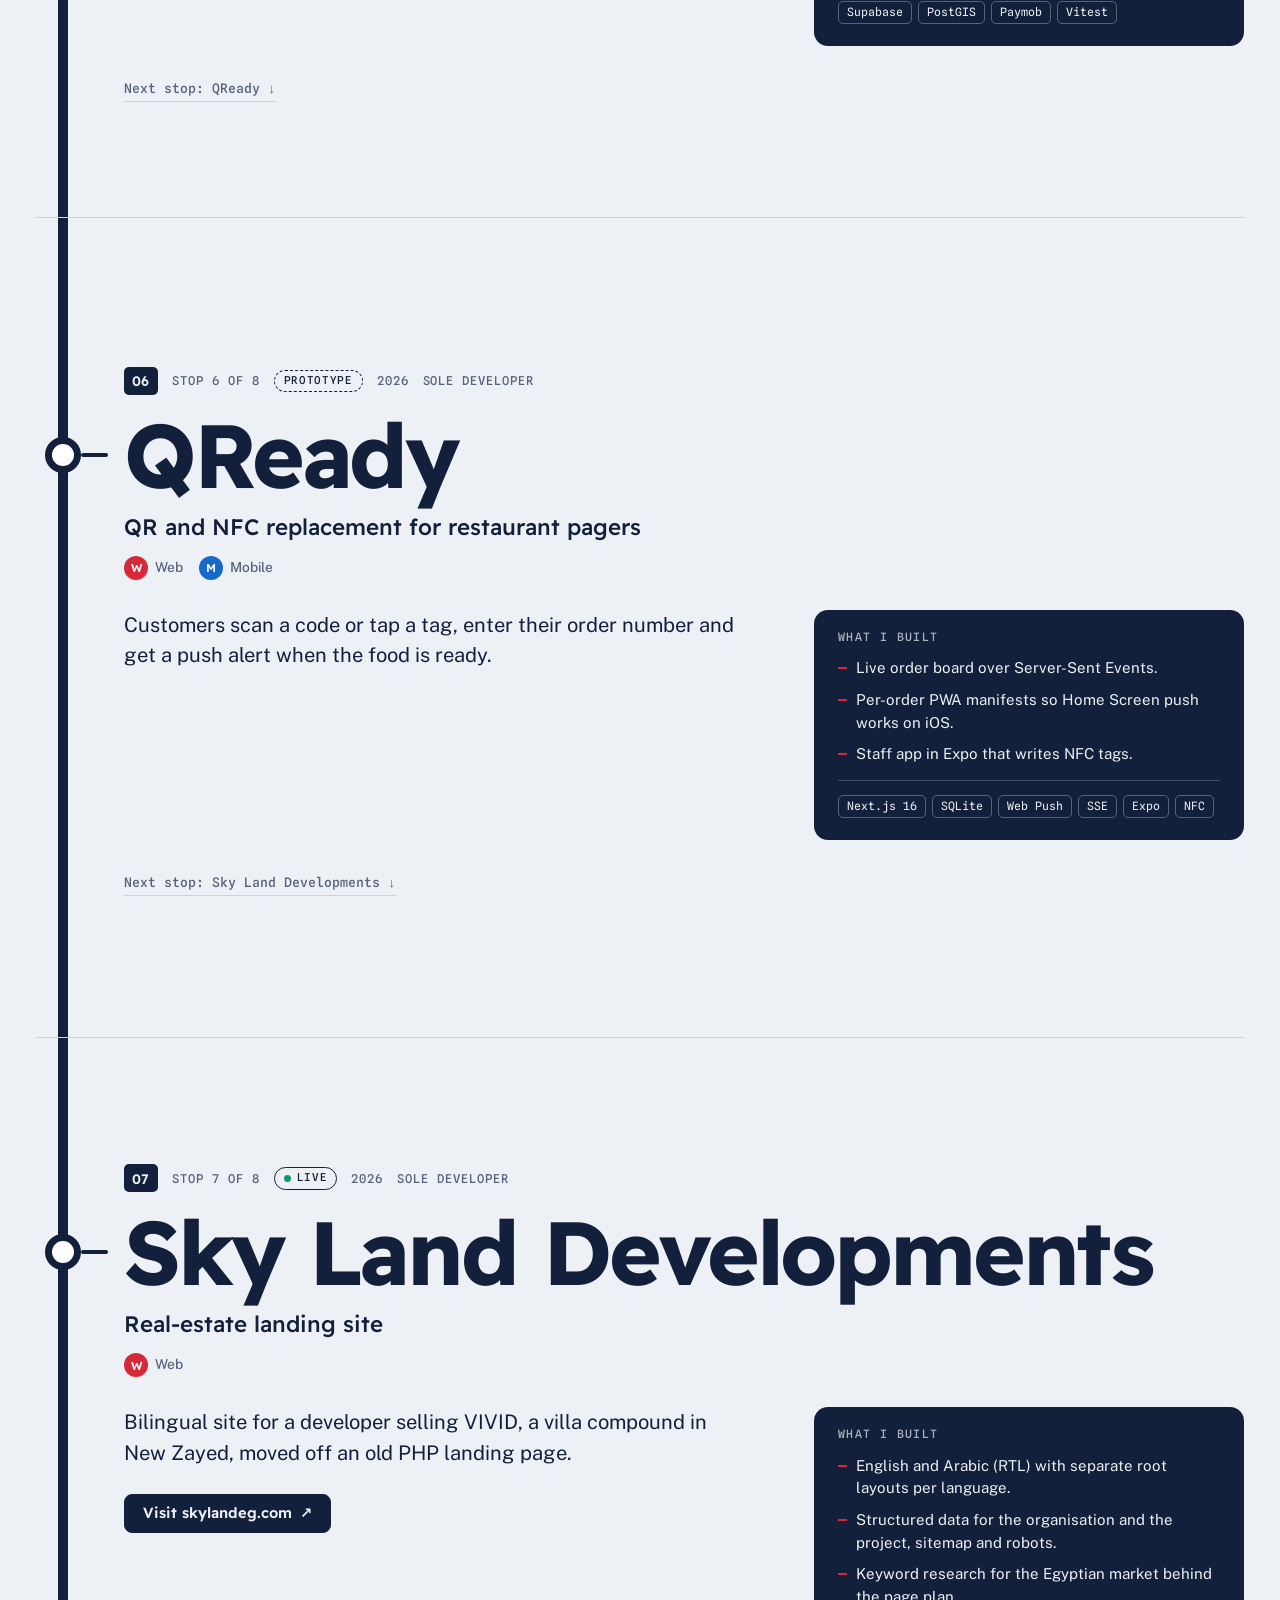
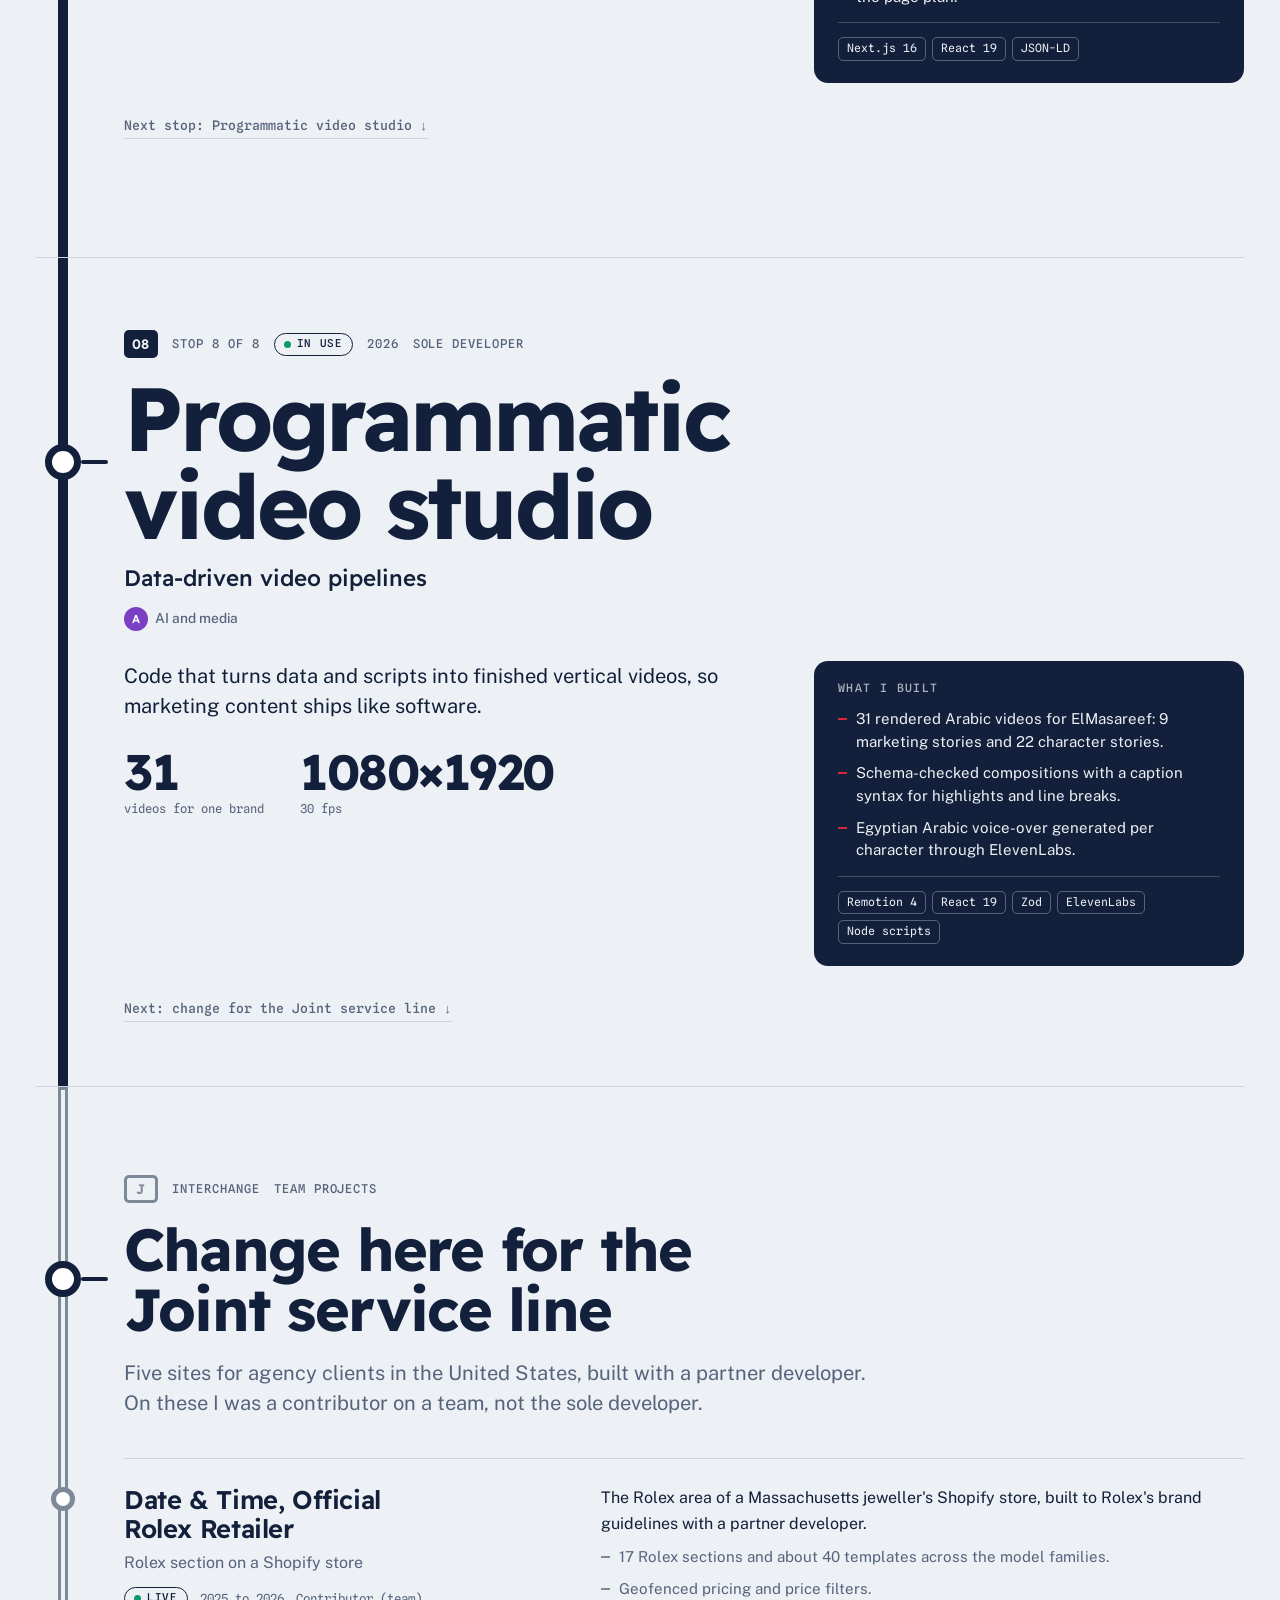
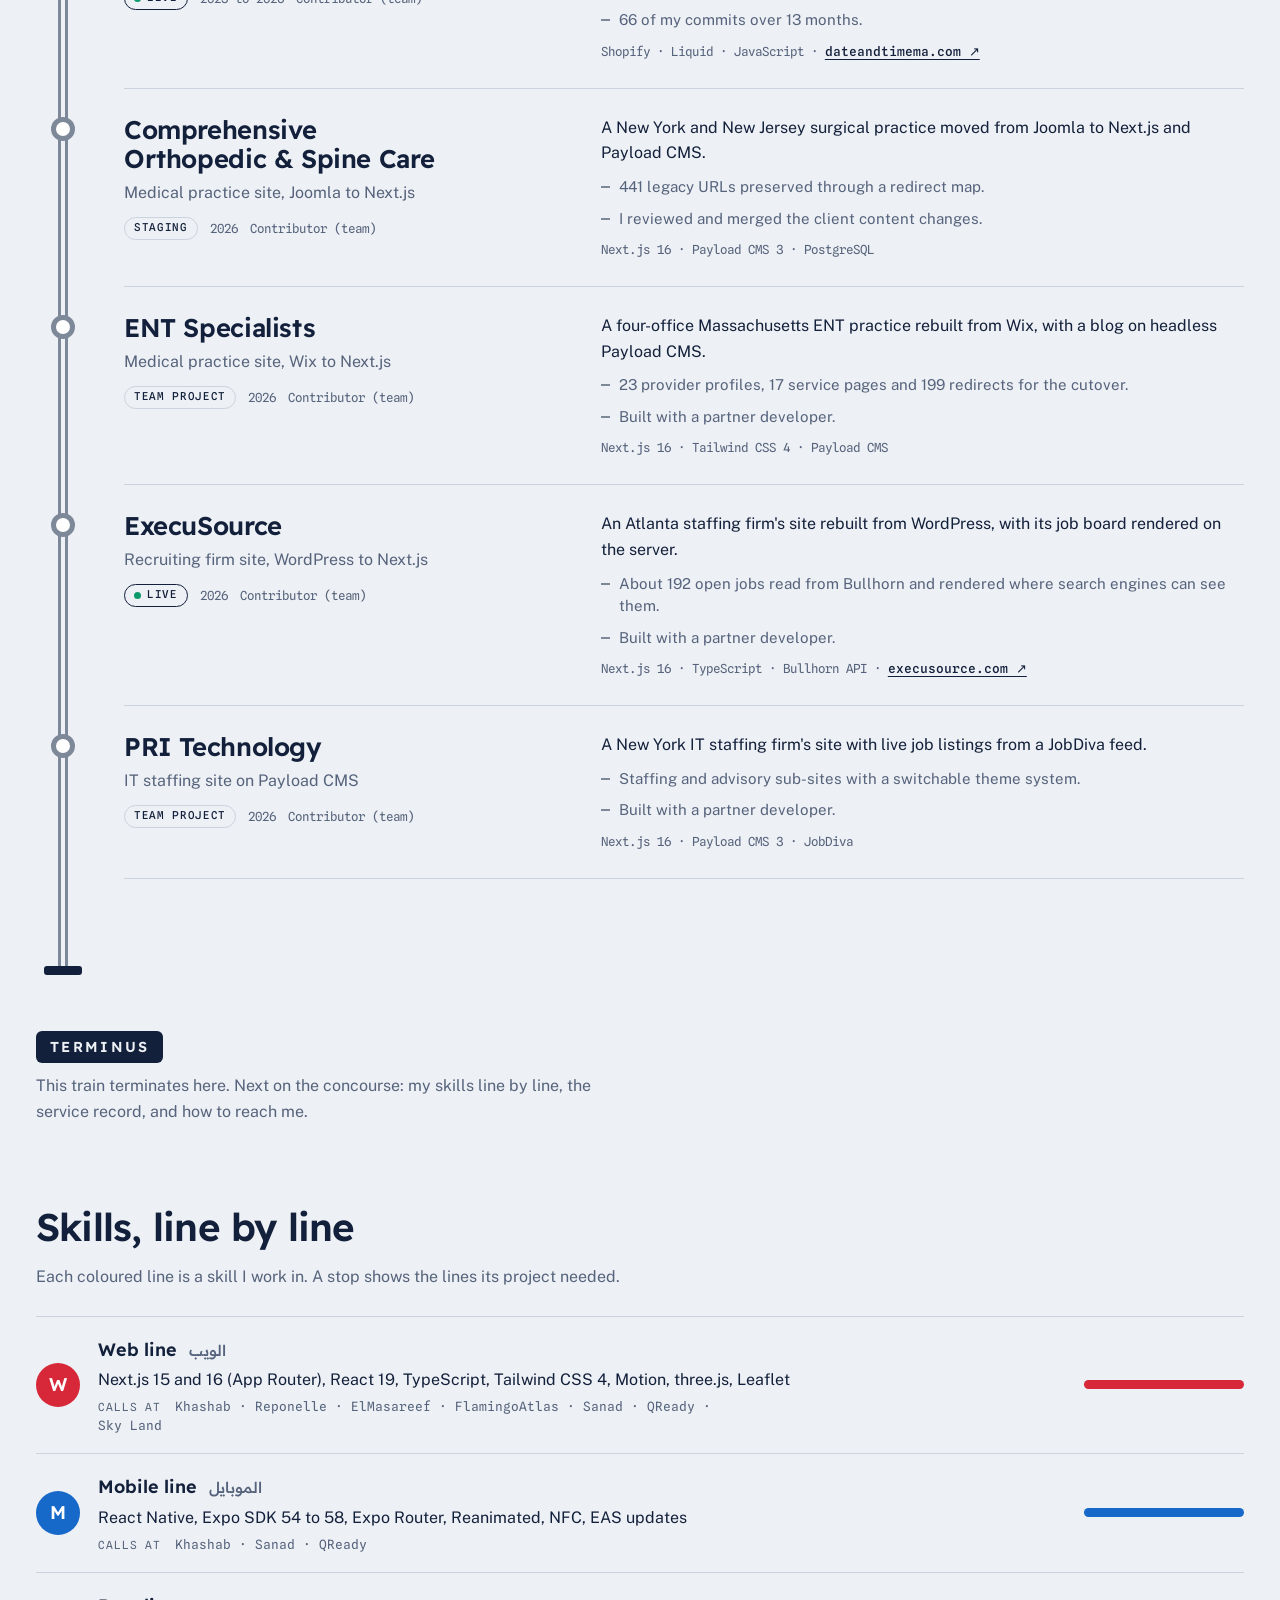
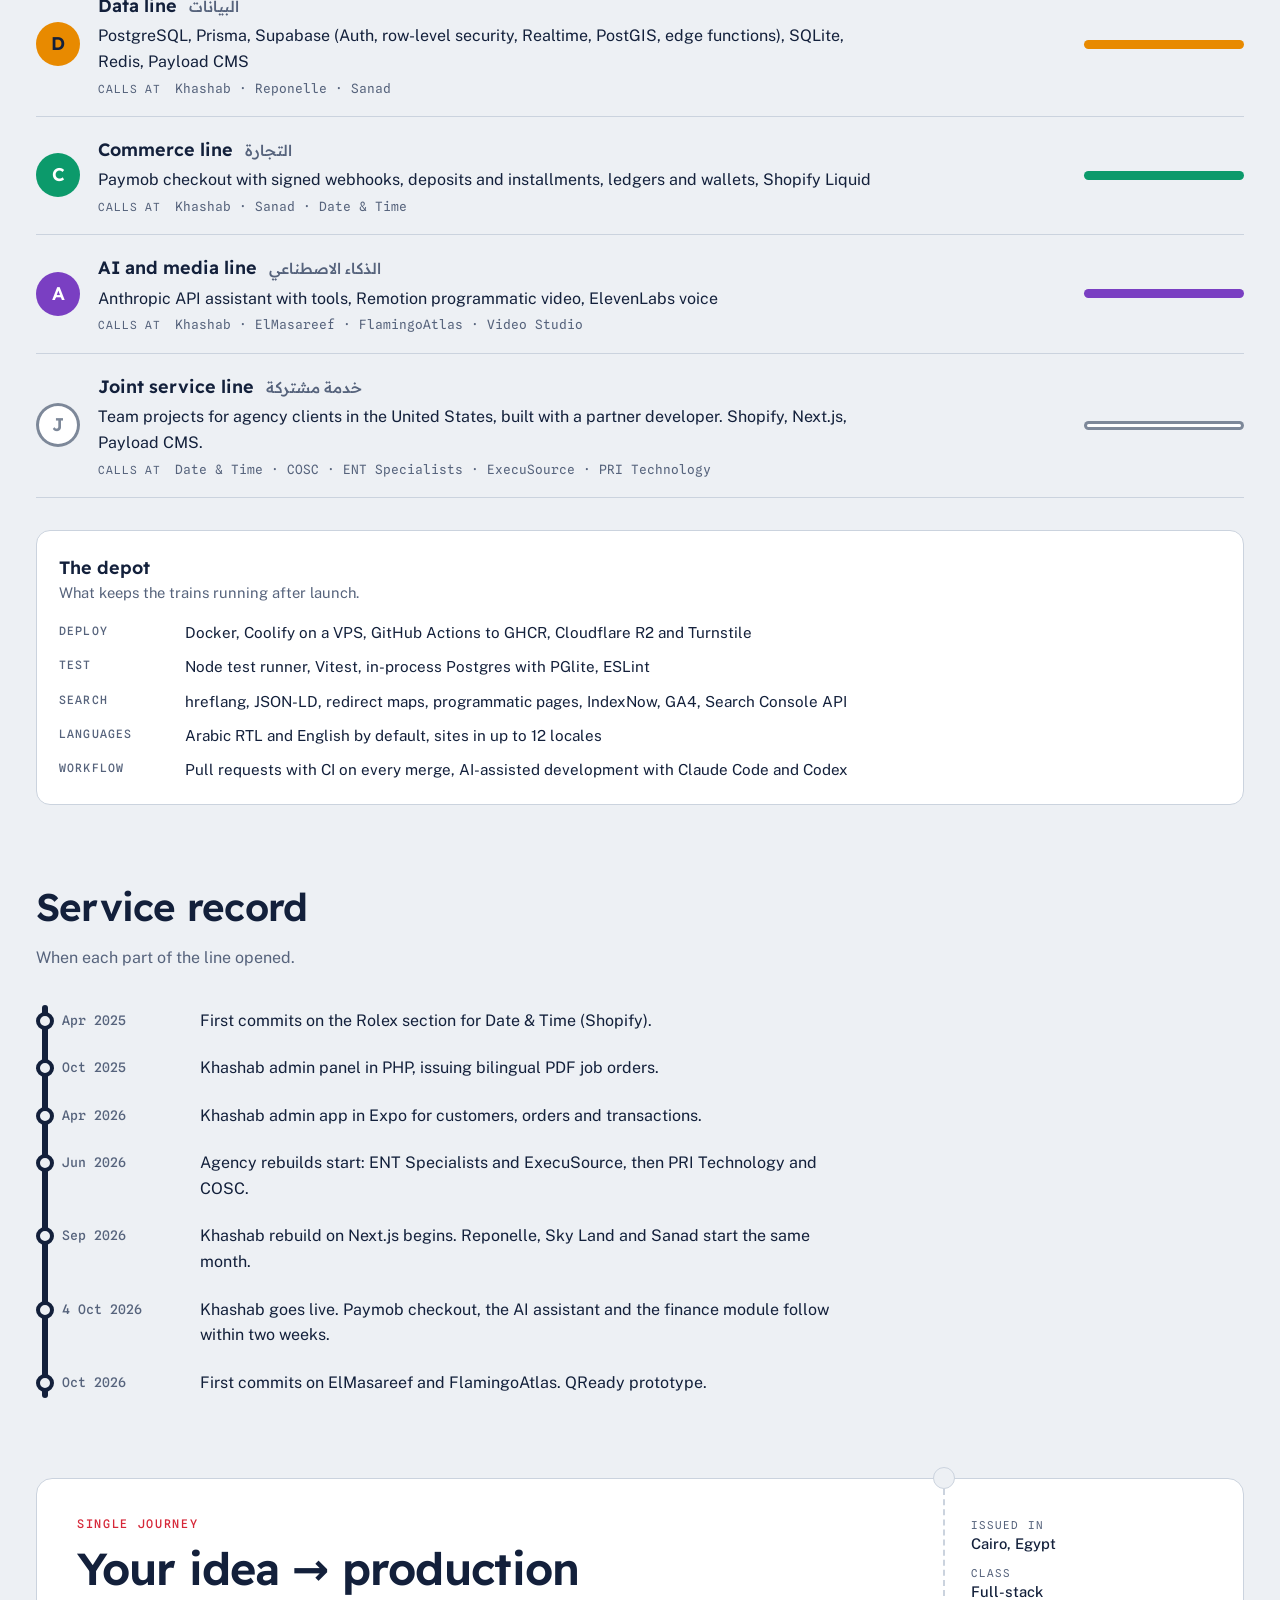
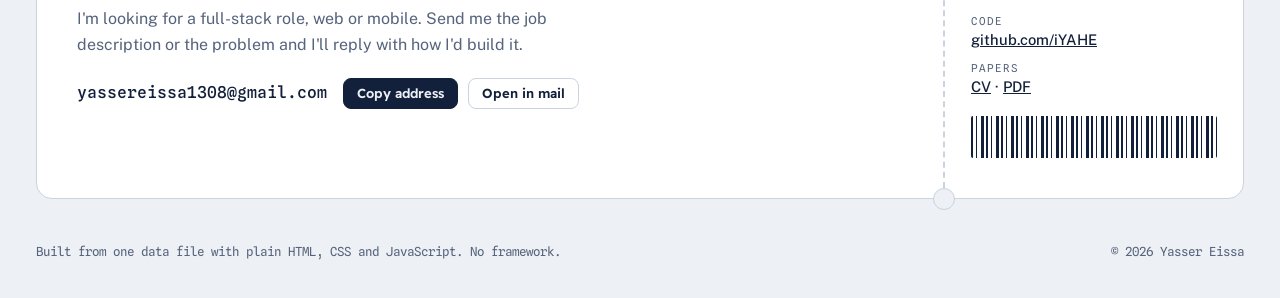
==== commit 4e365faf: "Rebuild the main page as a ride along one line Each project is now a full-screen stop the train call" ====
--- a/index.html
+++ b/index.html
@@ -4,85 +4,107 @@
 <meta charset="utf-8">
 <meta name="viewport" content="width=device-width, initial-scale=1">
 <title>Yasser Eissa · Full-stack developer</title>
-<meta name="description" content="Yasser Eissa is a full-stack app and web developer in Cairo. A network map of the products he has built with Next.js, React Native, PostgreSQL and Supabase.">
+<meta name="description" content="Yasser Eissa is a full-stack app and web developer in Cairo. Ride the line: each stop is a product he built with Next.js, React Native, PostgreSQL and Supabase.">
 <link rel="canonical" href="https://iyahe.github.io/">
 <meta property="og:url" content="https://iyahe.github.io/">
 <meta property="og:type" content="website">
 <meta property="og:title" content="Yasser Eissa · Full-stack developer">
-<meta property="og:description" content="Every station on this map is something I built.">
+<meta property="og:description" content="Every stop on this line is something I built.">
 <meta name="theme-color" content="#13203B">
 <link rel="icon" href="data:image/svg+xml,%3Csvg xmlns='http://www.w3.org/2000/svg' viewBox='0 0 32 32'%3E%3Ccircle cx='16' cy='16' r='11' fill='none' stroke='%23D62839' stroke-width='6'/%3E%3Crect x='1' y='12' width='30' height='8' rx='2' fill='%2313203B'/%3E%3C/svg%3E">
 <link rel="preconnect" href="https://fonts.googleapis.com">
 <link rel="preconnect" href="https://fonts.gstatic.com" crossorigin>
 <link rel="stylesheet" href="https://fonts.googleapis.com/css2?family=Public+Sans:wght@400;500;600&family=Readex+Pro:wght@400;500;600;700&family=Spline+Sans+Mono:wght@400;500&display=swap">
 <link rel="stylesheet" href="styles.css">
-<script>try{var t=localStorage.getItem('theme');if(t)document.documentElement.dataset.theme=t}catch(e){}</script>
+<script>document.documentElement.classList.add('js');try{var t=localStorage.getItem('theme');if(t)document.documentElement.dataset.theme=t}catch(e){}</script>
 </head>
 <body id="top">
 <a class="skip" href="#main">Skip to content</a>
 
-<header class="top">
-  <div class="wrap top-in">
-    <a class="plate" href="#top" aria-label="Yasser Eissa, home">
+<!-- The carriage: nameplate, the next-stop display, and the strip map above the doors. -->
+<header class="car">
+  <div class="wrap car-in">
+    <a class="plate" href="#top" aria-label="Yasser Eissa, back to the start">
       <span class="roundel" aria-hidden="true"><span>YE</span></span>
       <span class="plate-name">Yasser Eissa <span class="ar" lang="ar" dir="rtl">ياسر عيسى</span></span>
     </a>
+    <p class="led" aria-hidden="true"><span class="led-k" id="led-k" data-short="Boarding">Now boarding</span><span class="led-v" id="led-v">Scroll to ride</span></p>
     <nav class="nav" aria-label="Sections">
-      <a href="#network">Network</a>
-      <a href="#lines">Lines</a>
-      <a href="#stations">Stations</a>
-      <a href="#record">Record</a>
+      <a href="#route">Stops</a>
+      <a href="#skills">Skills</a>
+      <a href="cv.html">CV</a>
       <a href="#ticket">Contact</a>
     </nav>
     <button class="theme" id="theme" type="button" aria-pressed="false">Night service</button>
   </div>
+  <div class="wrap"><ol class="strip" id="strip" aria-label="Jump to a stop"></ol></div>
 </header>
 
 <main id="main">
 
-<section class="hero wrap">
-  <p class="eyebrow">Full-stack app and web developer · Cairo</p>
-  <h1>Every station on this map is something I&nbsp;built.</h1>
-  <div class="hero-row">
-    <p class="lede">I'm Yasser Eissa. I take products from database schema to production: Next.js on the web, React Native on the phone, PostgreSQL underneath, and the deployment that keeps it all running. Pick a station to see the work.</p>
+<section class="hall wrap" aria-labelledby="hall-h">
+  <div class="hall-copy">
+    <p class="eyebrow">Full-stack app and web developer · Cairo</p>
+    <h1 id="hall-h">Every stop on this line is something I&nbsp;built.</h1>
+    <p class="lede">I'm Yasser Eissa. I take products from database schema to production: Next.js on the web, React Native on the phone, PostgreSQL underneath, and the deployment that keeps it running.</p>
     <div class="cta">
-      <a class="btn" href="#ticket">Get in touch</a>
+      <a class="btn" href="#stop-khashab">Start the ride <span aria-hidden="true">↓</span></a>
       <a class="btn ghost" href="cv.html">Read the CV</a>
-      <a class="btn ghost" href="https://github.com/iYAHE" rel="noopener">GitHub</a>
+      <a class="btn ghost" href="#ticket">Get in touch</a>
     </div>
+    <ul class="facts" aria-label="At a glance">
+      <li><b>8</b> solo builds</li>
+      <li><b>5</b> team projects</li>
+      <li><b>4</b> live products I run</li>
+      <li><b>2</b> languages by default, Arabic and English</li>
+    </ul>
   </div>
-  <ul class="facts" aria-label="At a glance">
-    <li><b>13</b> stations</li>
-    <li><b>5</b> lines</li>
-    <li><b>4</b> live products I run</li>
-    <li><b>2</b> languages by default, Arabic and English</li>
-  </ul>
+  <div class="route-card" id="route">
+    <p class="route-head"><span>Route</span><span>Pick a stop to jump to it</span></p>
+    <ol class="route" id="route-list"></ol>
+  </div>
 </section>
 
-<section class="network wrap" id="network" aria-labelledby="network-h">
-  <div class="sheet">
-    <div class="sheet-head">
-      <h2 id="network-h">Network map</h2>
-      <p class="hint">Select a station. Select a line to trace it.</p>
+<div class="wrap ride">
+  <div class="ride-in">
+    <div class="rail" aria-hidden="true">
+      <div class="train" id="train">
+        <svg viewBox="0 0 30 64" width="30" height="64" focusable="false">
+          <rect class="t-body" x="2" y="1" width="26" height="62" rx="9"/>
+          <rect class="t-glass" x="6.5" y="6" width="17" height="8" rx="3"/>
+          <rect class="t-roof" x="7" y="19" width="16" height="24" rx="3"/>
+          <rect class="t-glass" x="6.5" y="47" width="17" height="10" rx="4"/>
+          <circle class="t-lamp" cx="8" cy="60" r="1.6"/>
+          <circle class="t-lamp" cx="22" cy="60" r="1.6"/>
+        </svg>
+      </div>
     </div>
-    <div class="keys" id="keys" role="group" aria-label="Lines"></div>
-    <div class="map-scroll" tabindex="0" role="region" aria-label="Network map, scrolls sideways on small screens">
-      <svg id="map" viewBox="0 0 936 624" role="group" aria-label="Project network map"></svg>
-    </div>
-    <ul class="legend" aria-label="Map key">
-      <li><span class="k k-live" aria-hidden="true"></span>In service (live)</li>
-      <li><span class="k k-build" aria-hidden="true"></span>Under construction (pre-launch)</li>
-      <li><span class="k k-x" aria-hidden="true"></span>Interchange (several skills)</li>
-      <li><span class="k k-joint" aria-hidden="true"></span>Joint service (team project)</li>
-    </ul>
+
+    <div id="stops"></div>
+
+    <section class="joint" id="joint" aria-labelledby="joint-h">
+      <div class="joint-head">
+        <p class="stop-eyebrow rv"><span class="plat plat-j">J</span><span>Interchange</span><span>Team projects</span></p>
+        <div class="sign rv">
+          <span class="mk" aria-hidden="true"></span>
+          <h2 id="joint-h">Change here for the Joint service line</h2>
+        </div>
+        <p class="stop-sum rv">Five sites for agency clients in the United States, built with a partner developer. On these I was a contributor on a team, not the sole developer.</p>
+      </div>
+      <ol class="jstops" id="jstops"></ol>
+    </section>
   </div>
-  <aside class="board" id="board" aria-live="polite" aria-label="Selected station"></aside>
-</section>
+</div>
 
-<section class="wrap block" id="lines" aria-labelledby="lines-h">
+<div class="wrap terminus">
+  <p class="term-sign">Terminus</p>
+  <p class="term-copy">This train terminates here. Next on the concourse: my skills line by line, the service record, and how to reach me.</p>
+</div>
+
+<section class="wrap block" id="skills" aria-labelledby="skills-h">
   <header class="block-head">
-    <h2 id="lines-h">Lines</h2>
-    <p>Each line is a skill I work in. A station sits on every line its project needed.</p>
+    <h2 id="skills-h">Skills, line by line</h2>
+    <p>Each coloured line is a skill I work in. A stop shows the lines its project needed.</p>
   </header>
   <div class="lines" id="line-rows"></div>
   <div class="depot">
@@ -92,18 +114,10 @@
   </div>
 </section>
 
-<section class="wrap block" id="stations" aria-labelledby="stations-h">
-  <header class="block-head">
-    <h2 id="stations-h">All stations</h2>
-    <p>Every project on the map, in one list.</p>
-  </header>
-  <ol class="timetable" id="timetable"></ol>
-</section>
-
 <section class="wrap block" id="record" aria-labelledby="record-h">
   <header class="block-head">
     <h2 id="record-h">Service record</h2>
-    <p>When each part of the network opened.</p>
+    <p>When each part of the line opened.</p>
   </header>
   <ol class="record" id="record-rows"></ol>
 </section>
@@ -135,11 +149,11 @@
 </main>
 
 <footer class="foot wrap">
-  <p>Map not to scale. Drawn in SVG from one data file, with no framework.</p>
+  <p>Built from one data file with plain HTML, CSS and JavaScript. No framework.</p>
   <p>© 2026 Yasser Eissa</p>
 </footer>
 
-<noscript><p class="wrap noscript">The network map needs JavaScript. The full project list is in the <a href="cv.html">CV</a>.</p></noscript>
+<noscript><p class="wrap noscript">The ride needs JavaScript. The full project list is in the <a href="cv.html">CV</a>.</p></noscript>
 <script src="data.js"></script>
 <script src="app.js"></script>
 </body>
--- a/styles.css
+++ b/styles.css
@@ -1,6 +1,8 @@
-/* Layout: a transit authority's printed sheet. A nameplate bar, then the network map as the
-   main exhibit with a platform board beside it, the line legend (skills), the station list,
-   the service record, and a ticket for contact. Line colours carry meaning; everything else is ink on paper. */
+/* Layout: you ride one line from top to bottom. A carriage bar stays overhead with the
+   next-stop display and a strip map; a train runs down the track at the left edge; each
+   project is one stop that fills the screen. Team projects are a change onto the Joint
+   service line. The terminus holds skills, the service record and a ticket for contact.
+   Line colours carry meaning; everything else is ink on paper. */
 :root {
   --paper: #EDF0F4;
   --sheet: #FFFFFF;
@@ -22,7 +24,7 @@
   --body: 'Public Sans', 'Segoe UI', system-ui, sans-serif;
   --mono: 'Spline Sans Mono', ui-monospace, Consolas, monospace;
 
-  --gutter: max(16px, env(safe-area-inset-left, 0px));
+  --bar: 80px;
   color-scheme: light;
 }
 @media (prefers-color-scheme: dark) {
@@ -41,7 +43,7 @@
 }
 
 *, *::before, *::after { box-sizing: border-box; }
-html { scroll-behavior: smooth; scroll-padding-top: 76px; }
+html { scroll-padding-top: calc(var(--bar) + 4px); }
 body {
   margin: 0;
   background: var(--paper);
@@ -68,10 +70,10 @@
 .skip { position: absolute; left: -999px; top: 8px; background: var(--ink); color: var(--paper); padding: 8px 14px; border-radius: 6px; z-index: 50; }
 .skip:focus { left: 16px; }
 
-/* ---------- Nameplate bar ---------- */
-.top { position: sticky; top: 0; z-index: 20; background: var(--sheet); border-bottom: 1px solid var(--rule); }
-.top-in { display: flex; align-items: center; gap: 20px; min-height: 60px; }
-.plate { display: flex; align-items: center; gap: 12px; text-decoration: none; margin-right: auto; }
+/* ---------- Carriage bar ---------- */
+.car { position: sticky; top: 0; z-index: 30; background: var(--sheet); border-bottom: 1px solid var(--rule); }
+.car-in { display: flex; align-items: center; gap: 18px; min-height: 60px; }
+.plate { display: flex; align-items: center; gap: 12px; text-decoration: none; flex: none; }
 .roundel {
   position: relative; width: 38px; height: 38px; flex: none;
   border: 6px solid var(--w); border-radius: 50%;
@@ -83,33 +85,78 @@
   font: 600 0.68rem/1 var(--display); letter-spacing: 0.12em; text-align: center;
   padding: 4px 0 3px; border-radius: 2px;
 }
-.plate-name { font: 600 1rem/1.2 var(--display); display: flex; gap: 10px; align-items: baseline; flex-wrap: wrap; }
+.plate-name { font: 600 1rem/1.2 var(--display); display: flex; gap: 10px; align-items: baseline; white-space: nowrap; }
 .plate-name .ar { color: var(--muted); font-size: 0.95rem; }
+
+/* The next-stop display: amber on black in both themes, like the sign in a carriage. */
+.led {
+  position: relative; flex: 0 1 400px; min-width: 0; margin-right: auto;
+  display: flex; align-items: center; gap: 12px;
+  background: #080C17; color: #FFB648;
+  border-radius: 6px; padding: 0 14px; height: 36px; overflow: hidden;
+  font: 500 0.86rem/1 var(--mono); letter-spacing: 0.1em; text-transform: uppercase; white-space: nowrap;
+}
+.led::after {
+  content: ""; position: absolute; inset: 0; pointer-events: none;
+  background-image: radial-gradient(circle, transparent 0.8px, rgba(8, 12, 23, 0.3) 1.2px);
+  background-size: 3px 3px;
+}
+.led-k { opacity: 0.72; flex: none; }
+.led-v { overflow: hidden; text-overflow: ellipsis; text-shadow: 0 0 8px rgba(255, 182, 72, 0.55); }
+
 .nav { display: flex; gap: 22px; }
 .nav a { text-decoration: none; font: 500 0.9rem/1 var(--body); color: var(--muted); padding: 8px 0; border-bottom: 2px solid transparent; }
 .nav a:hover { color: var(--ink); border-bottom-color: var(--ink); }
 .theme {
   background: none; border: 1px solid var(--rule); border-radius: 999px;
-  padding: 7px 14px; font: 500 0.8rem/1 var(--mono); white-space: nowrap;
+  padding: 7px 14px; font: 500 0.8rem/1 var(--mono); white-space: nowrap; flex: none;
 }
 .theme:hover { border-color: var(--ink); }
 
-/* ---------- Hero ---------- */
-.hero { padding-block: clamp(36px, 6vw, 72px) clamp(24px, 3vw, 36px); }
-.eyebrow { font: 500 0.8rem/1 var(--mono); letter-spacing: 0.08em; text-transform: uppercase; color: var(--muted); }
-.hero h1 {
+/* Strip map: one dot per stop, filled as the train passes. */
+.strip { position: relative; display: flex; justify-content: space-between; align-items: center; height: 19px; --p: 0; }
+.strip::before, .strip::after {
+  content: ""; position: absolute; left: 6px; right: 6px; top: 50%; height: 4px; margin-top: -2px; border-radius: 2px;
+}
+.strip::before { background: var(--rule); }
+.strip::after { background: var(--w); transform-origin: left center; transform: scaleX(var(--p)); }
+.strip li { position: relative; z-index: 1; }
+.strip a {
+  display: block; position: relative; width: 14px; height: 14px; border-radius: 50%;
+  background: var(--sheet); border: 3px solid var(--rule);
+}
+.strip a::before { content: ""; position: absolute; inset: -9px; }
+.strip a::after {
+  content: attr(data-name); position: absolute; top: 20px; left: 50%; transform: translateX(-50%);
+  background: var(--ink); color: var(--paper); border-radius: 5px; padding: 5px 8px;
+  font: 500 0.7rem/1 var(--mono); white-space: nowrap; opacity: 0; pointer-events: none;
+}
+.strip li:first-child a::after { left: 0; transform: none; }
+.strip li:last-child a::after { left: auto; right: 0; transform: none; }
+.strip a:hover::after, .strip a:focus-visible::after { opacity: 1; }
+.strip li.passed a { border-color: var(--w); }
+.strip li.now a { background: var(--w); border-color: var(--w); box-shadow: 0 0 0 4px color-mix(in srgb, var(--w) 25%, transparent); }
+.strip li.j a { border-style: double; }
+
+/* ---------- Ticket hall (first screen) ---------- */
+.hall {
+  min-height: calc(100svh - var(--bar));
+  display: grid; grid-template-columns: minmax(0, 1.1fr) minmax(0, 0.9fr);
+  gap: 40px 56px; align-items: center;
+  padding-top: clamp(28px, 5vh, 56px); padding-bottom: clamp(36px, 6vh, 64px);
+}
+.eyebrow { font: 500 0.8rem/1.3 var(--mono); letter-spacing: 0.08em; text-transform: uppercase; color: var(--muted); }
+.hall h1 {
   font-weight: 600;
-  font-size: clamp(2.3rem, 6.2vw, 4.6rem);
-  line-height: 1.02;
+  font-size: clamp(2.3rem, 5.4vw, 4.4rem);
+  line-height: 1.03;
   letter-spacing: -0.03em;
-  max-width: 17ch;
   margin-top: 18px;
 }
-.hero-row { display: grid; grid-template-columns: minmax(0, 62ch) auto; gap: 28px 48px; align-items: end; margin-top: 26px; }
-.lede { font-size: 1.12rem; line-height: 1.6; color: var(--muted); }
-.cta { display: flex; flex-wrap: wrap; gap: 10px; justify-content: flex-end; }
+.lede { font-size: 1.12rem; line-height: 1.6; color: var(--muted); margin-top: 22px; max-width: 56ch; }
+.cta { display: flex; flex-wrap: wrap; gap: 10px; margin-top: 26px; }
 .btn {
-  display: inline-flex; align-items: center; justify-content: center;
+  display: inline-flex; align-items: center; justify-content: center; gap: 8px;
   background: var(--ink); color: var(--paper);
   border: 1.5px solid var(--ink); border-radius: 8px;
   padding: 11px 18px; font: 600 0.92rem/1 var(--display); text-decoration: none;
@@ -119,26 +166,47 @@
 .btn.ghost:hover { border-color: var(--ink); background: transparent; color: var(--ink); }
 .btn.small { padding: 8px 13px; font-size: 0.82rem; }
 .facts {
-  display: flex; flex-wrap: wrap; gap: 8px 28px; margin-top: 32px; padding-top: 16px;
+  display: flex; flex-wrap: wrap; gap: 8px 26px; margin-top: 30px; padding-top: 16px;
   border-top: 1px solid var(--rule);
   font: 400 0.84rem/1.4 var(--mono); color: var(--muted);
 }
 .facts b { color: var(--ink); font-weight: 500; font-size: 1rem; margin-right: 4px; }
 
-/* ---------- Network ---------- */
-.network { display: grid; grid-template-columns: minmax(0, 1fr); gap: 16px; align-items: start; }
-.sheet { background: var(--sheet); border: 1px solid var(--rule); border-radius: 14px; padding: 18px 18px 14px; min-width: 0; }
-.sheet-head { display: flex; flex-wrap: wrap; align-items: baseline; justify-content: space-between; gap: 6px 16px; }
-.sheet-head h2 { font-size: 1.05rem; font-weight: 600; }
-.hint { font: 400 0.8rem/1.4 var(--mono); color: var(--muted); }
-.keys { display: flex; flex-wrap: wrap; gap: 8px; margin-top: 12px; }
-.key {
-  display: inline-flex; align-items: center; gap: 8px;
-  background: none; border: 1px solid var(--rule); border-radius: 999px;
-  padding: 4px 12px 4px 4px; font: 500 0.82rem/1 var(--body);
-}
-.key:hover { border-color: var(--ink); }
-.key[aria-pressed="true"] { background: var(--ink); color: var(--paper); border-color: var(--ink); }
+/* Route index: the line diagram on the platform wall. */
+.route-card { background: var(--sheet); border: 1px solid var(--rule); border-radius: 16px; padding: 16px 14px 8px; min-width: 0; }
+.route-head {
+  display: flex; flex-wrap: wrap; justify-content: space-between; gap: 4px 16px; padding: 0 6px 12px;
+  border-bottom: 1px solid var(--rule);
+  font: 500 0.72rem/1.3 var(--mono); letter-spacing: 0.1em; text-transform: uppercase; color: var(--muted);
+}
+.route-head span:first-child { color: var(--ink); }
+.route { margin-top: 6px; }
+.route li { position: relative; }
+.route li::before { content: ""; position: absolute; left: 14px; top: 0; bottom: 0; width: 6px; background: var(--ink); }
+.route li:first-child::before { top: 50%; }
+.route li:last-child::before { bottom: 50%; background: var(--j); }
+.route a {
+  position: relative; display: grid; grid-template-columns: 22px 2.4ch minmax(0, 1fr) auto; gap: 0 12px; align-items: center;
+  padding: 7px 8px 7px 6px; border-radius: 9px; text-decoration: none;
+}
+.route a:hover { background: var(--paper); }
+.r-dot { width: 20px; height: 20px; border-radius: 50%; background: var(--sheet); border: 5px solid var(--ink); justify-self: center; }
+.route a:hover .r-dot { border-color: var(--w); }
+.route .j .r-dot { border-color: var(--j); }
+.r-n { font: 500 0.74rem/1 var(--mono); color: var(--muted); }
+.r-name { display: grid; min-width: 0; }
+.r-name b { font: 600 1rem/1.25 var(--display); }
+.r-name b .ar { color: var(--muted); font-size: 0.92rem; margin-inline-start: 4px; }
+.r-name small { font-size: 0.8rem; line-height: 1.35; color: var(--muted); overflow: hidden; text-overflow: ellipsis; white-space: nowrap; }
+
+.pill {
+  display: inline-flex; align-items: center; gap: 6px;
+  font: 500 0.68rem/1 var(--mono); letter-spacing: 0.06em; text-transform: uppercase; white-space: nowrap;
+  padding: 5px 9px; border-radius: 999px; border: 1.5px solid var(--rule); color: var(--ink);
+}
+.pill-live { border-color: var(--ink); }
+.pill-live::before { content: ""; width: 7px; height: 7px; border-radius: 50%; background: var(--c); }
+.pill-build { border-style: dashed; border-color: var(--ink); }
 
 .rd {
   display: inline-grid; place-items: center; flex: none;
@@ -150,90 +218,147 @@
 .rd-J { background: var(--sheet); color: var(--j); box-shadow: inset 0 0 0 3px var(--j); }
 .rd-lg { width: 44px; height: 44px; font-size: 1.15rem; }
 
-.map-scroll { overflow-x: auto; margin-top: 8px; border-radius: 8px; }
-#map { display: block; width: 100%; min-width: 800px; height: auto; font-family: var(--display); }
-
-.nile { fill: none; stroke: var(--wash); stroke-width: 34; stroke-linecap: round; }
-.nile-label { font: 500 11px var(--mono); letter-spacing: 0.1em; fill: var(--muted); opacity: 0.8; }
-
-.ln { fill: none; stroke-width: 9; stroke-linecap: round; stroke-linejoin: round; stroke-dasharray: 1; stroke-dashoffset: 0; transition: opacity 0.2s; }
-.ln-W { stroke: var(--w); } .ln-M { stroke: var(--m); } .ln-D { stroke: var(--d); }
-.ln-C { stroke: var(--c); } .ln-A { stroke: var(--a); } .ln-J { stroke: var(--j); }
-.ln-J-core { stroke: var(--sheet); stroke-width: 3.5; }
-
-.st { cursor: pointer; transition: opacity 0.2s; outline: none; }
-.st .hit { fill: transparent; }
-.st .mk { fill: var(--sheet); stroke: var(--ink); stroke-width: 5; }
-.st-dot .mk { stroke: var(--line); }
-.st-joint .mk { stroke: var(--j); stroke-width: 4; }
-.st-hub .mk { stroke-width: 6; }
-.st-hub .mk-dot { fill: var(--w); }
-.st.building .mk { stroke-dasharray: 5 4; }
-.st .ring { fill: none; stroke: var(--w); stroke-width: 3; opacity: 0; }
-.st.on .ring { opacity: 1; }
-.st:hover .mk, .st:focus-visible .mk { fill: var(--wash); }
-.st:focus-visible .ring { opacity: 1; stroke: var(--m); }
-.st-name { font-size: 17px; font-weight: 500; fill: var(--ink); }
-.st-hub .st-name { font-size: 21px; font-weight: 700; }
-.st-joint .st-name { font-size: 14px; font-weight: 400; fill: var(--muted); }
-.st.on .st-name { font-weight: 700; fill: var(--ink); }
-.st-ar { font-size: 15px; font-weight: 500; fill: var(--muted); }
-
-#map[data-focus] .ln { opacity: 0.1; }
-#map[data-focus] .st { opacity: 0.22; }
-#map[data-focus="W"] .ln-W, #map[data-focus="M"] .ln-M, #map[data-focus="D"] .ln-D,
-#map[data-focus="C"] .ln-C, #map[data-focus="A"] .ln-A, #map[data-focus="J"] .ln-J { opacity: 1; }
-#map[data-focus="W"] .st.l-W, #map[data-focus="M"] .st.l-M, #map[data-focus="D"] .st.l-D,
-#map[data-focus="C"] .st.l-C, #map[data-focus="A"] .st.l-A, #map[data-focus="J"] .st.l-J { opacity: 1; }
-
-.legend { display: flex; flex-wrap: wrap; gap: 6px 22px; margin-top: 10px; padding-top: 12px; border-top: 1px solid var(--rule); font: 400 0.78rem/1.4 var(--mono); color: var(--muted); }
-.legend li { display: flex; align-items: center; gap: 8px; }
-.k { width: 14px; height: 14px; border-radius: 50%; border: 3px solid var(--w); background: var(--sheet); flex: none; }
-.k-build { border-style: dashed; border-color: var(--ink); }
-.k-x { border-color: var(--ink); }
-.k-joint { border-color: var(--j); width: 12px; height: 12px; }
-
-/* ---------- Platform board ---------- */
-.board {
+/* ---------- The ride ---------- */
+.ride-in { position: relative; --gut: 88px; --tx: 22px; --tw: 10px; --mk: 36px; }
+.rail {
+  position: absolute; z-index: 3; pointer-events: none;
+  top: 0; bottom: 0; left: calc(var(--tx) + var(--tw) / 2 - 15px); width: 30px;
+}
+.train { position: sticky; top: 26vh; width: 30px; height: 64px; }
+.train svg { display: block; width: 100%; height: 100%; filter: drop-shadow(0 3px 5px rgba(8, 12, 23, 0.3)); transition: transform 0.35s ease; }
+.train.up svg { transform: rotate(180deg); }
+.t-body { fill: var(--w); }
+.t-glass { fill: #0E1830; }
+.t-roof { fill: #FFFFFF; opacity: 0.28; }
+.t-lamp { fill: #FFE08A; }
+
+.stop {
+  position: relative;
+  min-height: min(calc(100svh - var(--bar)), 900px);
+  display: grid; align-items: center;
+  padding: 72px 0 64px var(--gut);
+}
+.stop::before, .joint::before {
+  content: ""; position: absolute; left: var(--tx); top: 0; bottom: 0; width: var(--tw);
+  background: var(--ink);
+}
+.stop:first-child::before { border-radius: 5px 5px 0 0; }
+.stop + .stop { border-top: 1px solid var(--rule); }
+.stop-in { min-width: 0; }
+
+.stop-eyebrow {
+  display: flex; flex-wrap: wrap; align-items: center; gap: 8px 14px;
+  font: 500 0.76rem/1.3 var(--mono); letter-spacing: 0.08em; text-transform: uppercase; color: var(--muted);
+}
+.plat {
+  display: inline-grid; place-items: center; min-width: 34px; height: 28px; padding: 0 7px;
+  background: var(--ink); color: var(--paper); border-radius: 5px;
+  font: 600 0.86rem/1 var(--display); letter-spacing: 0.04em;
+}
+.plat-j { background: transparent; color: var(--j); box-shadow: inset 0 0 0 3px var(--j); }
+
+.sign { position: relative; margin-top: 16px; }
+.sign h2 {
+  font-weight: 700;
+  font-size: clamp(2.5rem, 7vw, 5.6rem);
+  line-height: 0.98;
+  letter-spacing: -0.035em;
+}
+.sign h2 .ar { font-size: 0.5em; font-weight: 500; letter-spacing: 0; color: var(--muted); margin-inline-start: 0.2em; white-space: nowrap; }
+.mk {
+  position: absolute; z-index: 2;
+  left: calc(var(--tx) + var(--tw) / 2 - var(--mk) / 2 - var(--gut));
+  top: 50%; margin-top: calc(var(--mk) / -2);
+  width: var(--mk); height: var(--mk); border-radius: 50%;
+  background: var(--sheet); border: 7px solid var(--ink);
+  transition: border-color 0.25s, box-shadow 0.25s;
+}
+.sign .mk::after {
+  content: ""; position: absolute; left: calc(100% + 7px); top: 50%; margin-top: -2px; height: 4px;
+  width: calc(var(--gut) - var(--tx) - var(--tw) / 2 - var(--mk) / 2 - 16px);
+  background: var(--ink); border-radius: 2px;
+}
+.now > .stop-in .mk, .now > .joint-head .mk, .jstop.now > .mk {
+  border-color: var(--w);
+  box-shadow: 0 0 0 7px color-mix(in srgb, var(--w) 22%, transparent);
+}
+
+.stop-kind { font: 500 clamp(1.1rem, 2vw, 1.4rem)/1.3 var(--display); margin-top: 14px; }
+.xchg { display: flex; flex-wrap: wrap; gap: 6px 16px; margin-top: 14px; font: 500 0.86rem/1 var(--body); color: var(--muted); }
+.xchg li { display: inline-flex; align-items: center; gap: 7px; }
+
+.stop-cols {
+  display: grid; grid-template-columns: minmax(0, 1fr) minmax(0, 430px);
+  gap: 28px 56px; align-items: start; margin-top: 30px;
+}
+.stop-sum { font-size: clamp(1.08rem, 1.6vw, 1.26rem); line-height: 1.5; max-width: 52ch; }
+.nums { display: flex; flex-wrap: wrap; gap: 16px 36px; margin-top: 26px; }
+.nums li { display: grid; gap: 4px; }
+.nums b { font: 700 clamp(2rem, 4vw, 3.1rem)/1 var(--display); letter-spacing: -0.03em; font-variant-numeric: tabular-nums; }
+.nums span { font: 400 0.76rem/1.3 var(--mono); color: var(--muted); }
+.stop-cta { margin-top: 26px; }
+
+/* The platform board: ink on paper, inverted. */
+.stop-card {
   background: var(--ink); color: var(--paper);
-  border-radius: 14px; padding: 20px 22px 18px; min-width: 0;
-  display: flex; flex-direction: column; gap: 12px;
-}
-.board-top { display: flex; justify-content: space-between; font: 500 0.72rem/1 var(--mono); letter-spacing: 0.1em; text-transform: uppercase; opacity: 0.7; }
-.board-name { font-size: 1.7rem; font-weight: 600; line-height: 1.1; letter-spacing: -0.015em; }
-.board-name .ar { font-size: 1.2rem; opacity: 0.7; margin-inline-start: 6px; }
-.board-kind { font-size: 0.95rem; opacity: 0.8; margin-top: -6px; }
-.board-lines { display: flex; gap: 6px; }
-.board .rd-J { background: transparent; }
-.meta { display: grid; grid-template-columns: repeat(3, auto); justify-content: start; gap: 4px 26px; padding-block: 12px; border-block: 1px solid color-mix(in srgb, var(--paper) 22%, transparent); }
-.meta dt { font: 400 0.68rem/1.2 var(--mono); letter-spacing: 0.1em; text-transform: uppercase; opacity: 0.6; }
-.meta dd { font: 500 0.9rem/1.3 var(--body); margin-top: 3px; }
-.board-sum { font-size: 0.98rem; line-height: 1.55; }
-.pts { display: grid; gap: 8px; font-size: 0.9rem; line-height: 1.5; }
-.pts li { padding-left: 16px; position: relative; opacity: 0.92; }
-.pts li::before { content: ""; position: absolute; left: 0; top: 0.62em; width: 8px; height: 2px; background: var(--w); }
-.stats { display: flex; flex-wrap: wrap; gap: 8px 22px; padding-top: 4px; }
-.stats li { display: grid; }
-.stats b { font: 600 1.25rem/1.1 var(--display); font-variant-numeric: tabular-nums; }
-.stats span { font: 400 0.7rem/1.3 var(--mono); opacity: 0.65; }
-.chips { display: flex; flex-wrap: wrap; gap: 6px; }
-.chips span { font: 400 0.72rem/1 var(--mono); padding: 5px 8px; border-radius: 5px; border: 1px solid color-mix(in srgb, var(--paper) 30%, transparent); }
-.board-visit { background: var(--paper); color: var(--ink); border-color: var(--paper); align-self: flex-start; }
-.board-nav { display: flex; justify-content: space-between; gap: 10px; margin-top: auto; padding-top: 12px; border-top: 1px solid color-mix(in srgb, var(--paper) 22%, transparent); }
-.board-nav button { background: none; border: 0; padding: 4px 0; font: 500 0.82rem/1 var(--mono); opacity: 0.8; }
-.board-nav button:hover { opacity: 1; text-decoration: underline; }
-.board-nav button[data-step="-1"]::before { content: "← "; }
-.board-nav button[data-step="1"]::after { content: " →"; }
-
-/* ---------- Section blocks ---------- */
-.block { padding-block: clamp(48px, 7vw, 88px) 0; }
+  border-radius: 14px; padding: 22px 24px;
+  display: grid; gap: 14px;
+}
+.stop-card h3 { font: 500 0.72rem/1 var(--mono); letter-spacing: 0.12em; text-transform: uppercase; opacity: 0.7; }
+.pts { display: grid; gap: 9px; font-size: 0.94rem; line-height: 1.5; }
+.pts li { padding-left: 18px; position: relative; }
+.pts li::before { content: ""; position: absolute; left: 0; top: 0.66em; width: 9px; height: 2px; background: var(--w); }
+.chips { display: flex; flex-wrap: wrap; gap: 6px; padding-top: 14px; border-top: 1px solid color-mix(in srgb, var(--paper) 22%, transparent); }
+.chips span { font: 400 0.72rem/1 var(--mono); padding: 5px 8px; border-radius: 5px; border: 1px solid color-mix(in srgb, var(--paper) 32%, transparent); }
+
+.next {
+  display: inline-flex; align-items: center; gap: 8px; margin-top: 34px;
+  font: 500 0.82rem/1.3 var(--mono); color: var(--muted); text-decoration: none;
+  border-bottom: 1px solid var(--rule); padding-bottom: 4px;
+}
+.next:hover { color: var(--ink); border-bottom-color: var(--ink); }
+
+/* Joint service: the team projects, on their own hollow line. */
+.joint { position: relative; padding: 88px 0 96px var(--gut); border-top: 1px solid var(--rule); }
+.joint::before { background: var(--paper); box-shadow: inset 0 0 0 3px var(--j); }
+.joint::after {
+  content: ""; position: absolute; bottom: 0; height: 9px; border-radius: 3px; background: var(--ink);
+  left: calc(var(--tx) + var(--tw) / 2 - 19px); width: 38px;
+}
+.joint-head { max-width: 900px; }
+.joint .sign h2 { font-size: clamp(2rem, 5vw, 3.7rem); line-height: 1.02; letter-spacing: -0.03em; }
+.joint-head .stop-sum { margin-top: 18px; color: var(--muted); max-width: 62ch; }
+.jstops { margin-top: 40px; border-bottom: 1px solid var(--rule); }
+.jstop {
+  position: relative; display: grid; grid-template-columns: minmax(0, 0.8fr) minmax(0, 1.2fr); gap: 10px 48px;
+  padding: 26px 0; border-top: 1px solid var(--rule);
+}
+.jstop .mk { --mk: 24px; top: 40px; border: 5px solid var(--j); }
+.jstop h3 { font-size: clamp(1.25rem, 2.2vw, 1.6rem); font-weight: 600; letter-spacing: -0.015em; line-height: 1.15; }
+.j-kind { color: var(--muted); margin-top: 6px; }
+.j-meta { display: flex; flex-wrap: wrap; align-items: center; gap: 6px 12px; margin-top: 12px; font: 400 0.78rem/1.3 var(--mono); color: var(--muted); }
+.j-body { display: grid; gap: 10px; align-content: start; }
+.j-body .pts { color: var(--muted); }
+.j-body .pts li::before { background: var(--j); }
+.j-stack { font: 400 0.78rem/1.6 var(--mono); color: var(--muted); }
+.link { background: none; border: 0; padding: 0; font: 500 0.8rem/1.4 var(--mono); color: var(--ink); text-decoration: underline; text-underline-offset: 3px; }
+.link:hover { color: var(--w); }
+
+/* ---------- Terminus ---------- */
+.terminus { padding-top: 56px; display: grid; gap: 10px; justify-items: start; }
+.term-sign {
+  background: var(--ink); color: var(--paper); border-radius: 6px; padding: 9px 14px;
+  font: 600 0.9rem/1 var(--display); letter-spacing: 0.16em; text-transform: uppercase;
+}
+.term-copy { color: var(--muted); max-width: 60ch; }
+
+.block { padding-block: clamp(40px, 6vw, 72px) 0; }
 .block-head { display: grid; gap: 6px; margin-bottom: 26px; }
 .block-head h2 { font-size: clamp(1.6rem, 3.4vw, 2.4rem); font-weight: 600; letter-spacing: -0.02em; }
 .block-head p { color: var(--muted); max-width: 60ch; }
 
-/* Lines */
 .lines { display: grid; border-top: 1px solid var(--rule); }
-.line-row { display: grid; grid-template-columns: 44px minmax(0, 1fr); gap: 18px; padding-block: 18px; border-bottom: 1px solid var(--rule); position: relative; }
+.line-row { display: grid; grid-template-columns: 44px minmax(0, 1fr); gap: 18px; padding-block: 18px; border-bottom: 1px solid var(--rule); }
 .line-body h3 { font-size: 1.12rem; font-weight: 600; display: flex; gap: 12px; align-items: baseline; flex-wrap: wrap; }
 .line-body h3 .ar { color: var(--muted); font-size: 0.95rem; }
 .line-body p { margin-top: 4px; max-width: 78ch; }
@@ -249,32 +374,13 @@
 .depot dt { font: 500 0.72rem/1.9 var(--mono); letter-spacing: 0.1em; text-transform: uppercase; color: var(--muted); }
 .depot dd { font-size: 0.95rem; }
 
-/* Timetable */
-.timetable { border-top: 2px solid var(--ink); }
-.timetable li { display: grid; grid-template-columns: 136px minmax(0, 1fr) 190px; gap: 20px; padding-block: 20px; border-bottom: 1px solid var(--rule); }
-.timetable li.is-current { background: linear-gradient(90deg, color-mix(in srgb, var(--w) 9%, transparent), transparent 60%); }
-.tt-lines { display: flex; flex-wrap: wrap; gap: 5px; align-content: start; padding-top: 3px; }
-.tt-main h3 { font-size: 1.2rem; font-weight: 600; }
-.tt-main h3 .ar { color: var(--muted); font-size: 1rem; margin-inline-start: 6px; }
-.tt-kind { color: var(--muted); font-size: 0.92rem; }
-.tt-sum { margin-top: 8px; max-width: 68ch; }
-.tt-stack { margin-top: 8px; font: 400 0.78rem/1.6 var(--mono); color: var(--muted); }
-.tt-side { display: grid; gap: 6px; align-content: start; justify-items: start; font: 400 0.8rem/1.4 var(--mono); color: var(--muted); }
-.pill { font: 500 0.7rem/1 var(--mono); letter-spacing: 0.06em; text-transform: uppercase; padding: 5px 9px; border-radius: 999px; border: 1.5px solid var(--ink); color: var(--ink); }
-.pill-build { border-style: dashed; }
-.tt-actions { display: flex; flex-wrap: wrap; gap: 4px 14px; margin-top: 4px; }
-.link { background: none; border: 0; padding: 0; font: 500 0.8rem/1.4 var(--mono); color: var(--ink); text-decoration: underline; text-underline-offset: 3px; }
-.link:hover { color: var(--w); }
-
-/* Service record */
-.record { position: relative; display: grid; gap: 0; padding-left: 26px; }
+.record { position: relative; display: grid; padding-left: 26px; }
 .record::before { content: ""; position: absolute; left: 6px; top: 8px; bottom: 8px; width: 6px; border-radius: 3px; background: var(--ink); }
 .record li { position: relative; display: grid; grid-template-columns: 120px minmax(0, 1fr); gap: 18px; padding-block: 11px; }
 .record li::before { content: ""; position: absolute; left: -26px; top: 15px; width: 18px; height: 18px; border-radius: 50%; background: var(--paper); border: 4px solid var(--ink); }
 .record time { font: 500 0.82rem/1.9 var(--mono); color: var(--muted); }
 .record p { max-width: 66ch; }
 
-/* Ticket */
 .ticket {
   display: grid; grid-template-columns: minmax(0, 1fr) 300px;
   background: var(--sheet); border: 1px solid var(--rule); border-radius: 16px; position: relative;
@@ -297,11 +403,8 @@
 .foot { display: flex; flex-wrap: wrap; justify-content: space-between; gap: 8px 24px; padding-block: 44px 36px; font: 400 0.78rem/1.5 var(--mono); color: var(--muted); }
 .noscript { padding-block: 16px; }
 
-/* ---------- Wide screens: board beside the map ---------- */
+/* ---------- Wide screens ---------- */
 @media (min-width: 1080px) {
-  .network { grid-template-columns: minmax(0, 1fr) 372px; }
-  .board { position: sticky; top: 76px; }
-  #map { min-width: 0; }
   .line-row { grid-template-columns: 44px minmax(0, 1fr) 160px; align-items: center; }
   .line-swatch { display: block; height: 9px; border-radius: 5px; }
   .line-W .line-swatch { background: var(--w); } .line-M .line-swatch { background: var(--m); }
@@ -311,33 +414,56 @@
 }
 
 /* ---------- Narrow screens ---------- */
-@media (max-width: 860px) {
+@media (max-width: 980px) {
   .nav { display: none; }
-  .hero-row { grid-template-columns: minmax(0, 1fr); }
-  .cta { justify-content: flex-start; }
-  .timetable li { grid-template-columns: minmax(0, 1fr); gap: 10px; }
-  .tt-side { grid-auto-flow: row; }
+  .hall { grid-template-columns: minmax(0, 1fr); align-items: start; }
+  .stop-cols { grid-template-columns: minmax(0, 1fr); }
+  .stop { min-height: 0; padding-block: 64px 56px; }
+  .jstop { grid-template-columns: minmax(0, 1fr); }
   .ticket { grid-template-columns: minmax(0, 1fr); }
   .ticket-stub { border-left: 0; border-top: 2px dashed var(--rule); }
   .ticket-stub::before { top: -12px; left: -12px; }
   .ticket-stub::after { top: -12px; bottom: auto; left: auto; right: -12px; }
   .record li { grid-template-columns: minmax(0, 1fr); gap: 0; }
   .depot dl div { grid-template-columns: minmax(0, 1fr); gap: 0; }
-  .meta { grid-template-columns: repeat(2, auto); }
-}
-@media (max-width: 520px) {
-  .plate-name .ar { display: none; }
-  .sheet { padding: 14px 12px 12px; }
-  .board { padding: 18px 16px 16px; }
-}
-
-/* ---------- Motion: the lines are laid once, on load ---------- */
+}
+@media (max-width: 640px) {
+  :root { --bar: 76px; }
+  .car-in { gap: 10px; min-height: 56px; }
+  .plate-name { display: none; }
+  .led { flex: 1 1 auto; font-size: 0.72rem; gap: 8px; padding: 0 10px; letter-spacing: 0.07em; }
+  .theme { padding: 7px 10px; font-size: 0.72rem; }
+  .theme span { display: none; }
+  .led-k { font-size: 0; }
+  .led-k::before { content: attr(data-short); font-size: 0.72rem; }
+  .ride-in { --gut: 44px; --tx: 8px; --tw: 8px; --mk: 28px; }
+  .rail { left: calc(var(--tx) + var(--tw) / 2 - 12px); width: 24px; }
+  .train { width: 24px; height: 52px; }
+  .mk { border-width: 6px; }
+  .sign .mk::after { display: none; }
+  .jstop .mk { --mk: 22px; top: 36px; }
+  .stop-card { padding: 18px 18px; }
+  .route a { grid-template-columns: 22px minmax(0, 1fr) auto; gap: 0 10px; }
+  .r-n { display: none; }
+  .r-name small { white-space: normal; }
+  .joint { padding-block: 64px 80px; }
+}
+
+/* ---------- Motion ---------- */
 @media (prefers-reduced-motion: no-preference) {
-  .ln { animation: lay 1.1s cubic-bezier(0.6, 0, 0.2, 1) both; animation-delay: calc(var(--i) * 0.12s + 0.1s); }
-  .st { animation: arrive 0.4s ease-out backwards; animation-delay: 0.95s; }
-  .st.on .ring { animation: here 2.2s ease-in-out infinite; transform-box: fill-box; transform-origin: center; }
-  @keyframes lay { from { stroke-dashoffset: 1; } to { stroke-dashoffset: 0; } }
-  @keyframes arrive { from { opacity: 0; } to { opacity: 1; } }
-  @keyframes here { 0%, 100% { transform: scale(1); opacity: 1; } 50% { transform: scale(1.18); opacity: 0.35; } }
-}
-@media (prefers-reduced-motion: reduce) { html { scroll-behavior: auto; } }
+  html { scroll-behavior: smooth; }
+  .strip::after { transition: transform 0.15s linear; }
+  .js .rv {
+    opacity: 0; transform: translateY(22px);
+    transition: opacity 0.6s ease, transform 0.6s cubic-bezier(0.2, 0.7, 0.2, 1);
+    transition-delay: calc(var(--i, 0) * 70ms);
+  }
+  .js .in .rv, .js .in.rv { opacity: 1; transform: none; }
+  .led.flip .led-v { animation: flip 0.35s ease-out; }
+  @keyframes flip { from { transform: translateY(70%); opacity: 0; } to { transform: none; opacity: 1; } }
+  .now > .stop-in .mk, .now > .joint-head .mk, .jstop.now > .mk { animation: here 1.8s ease-in-out infinite; }
+  @keyframes here {
+    0%, 100% { box-shadow: 0 0 0 7px color-mix(in srgb, var(--w) 22%, transparent); }
+    50% { box-shadow: 0 0 0 12px color-mix(in srgb, var(--w) 8%, transparent); }
+  }
+}
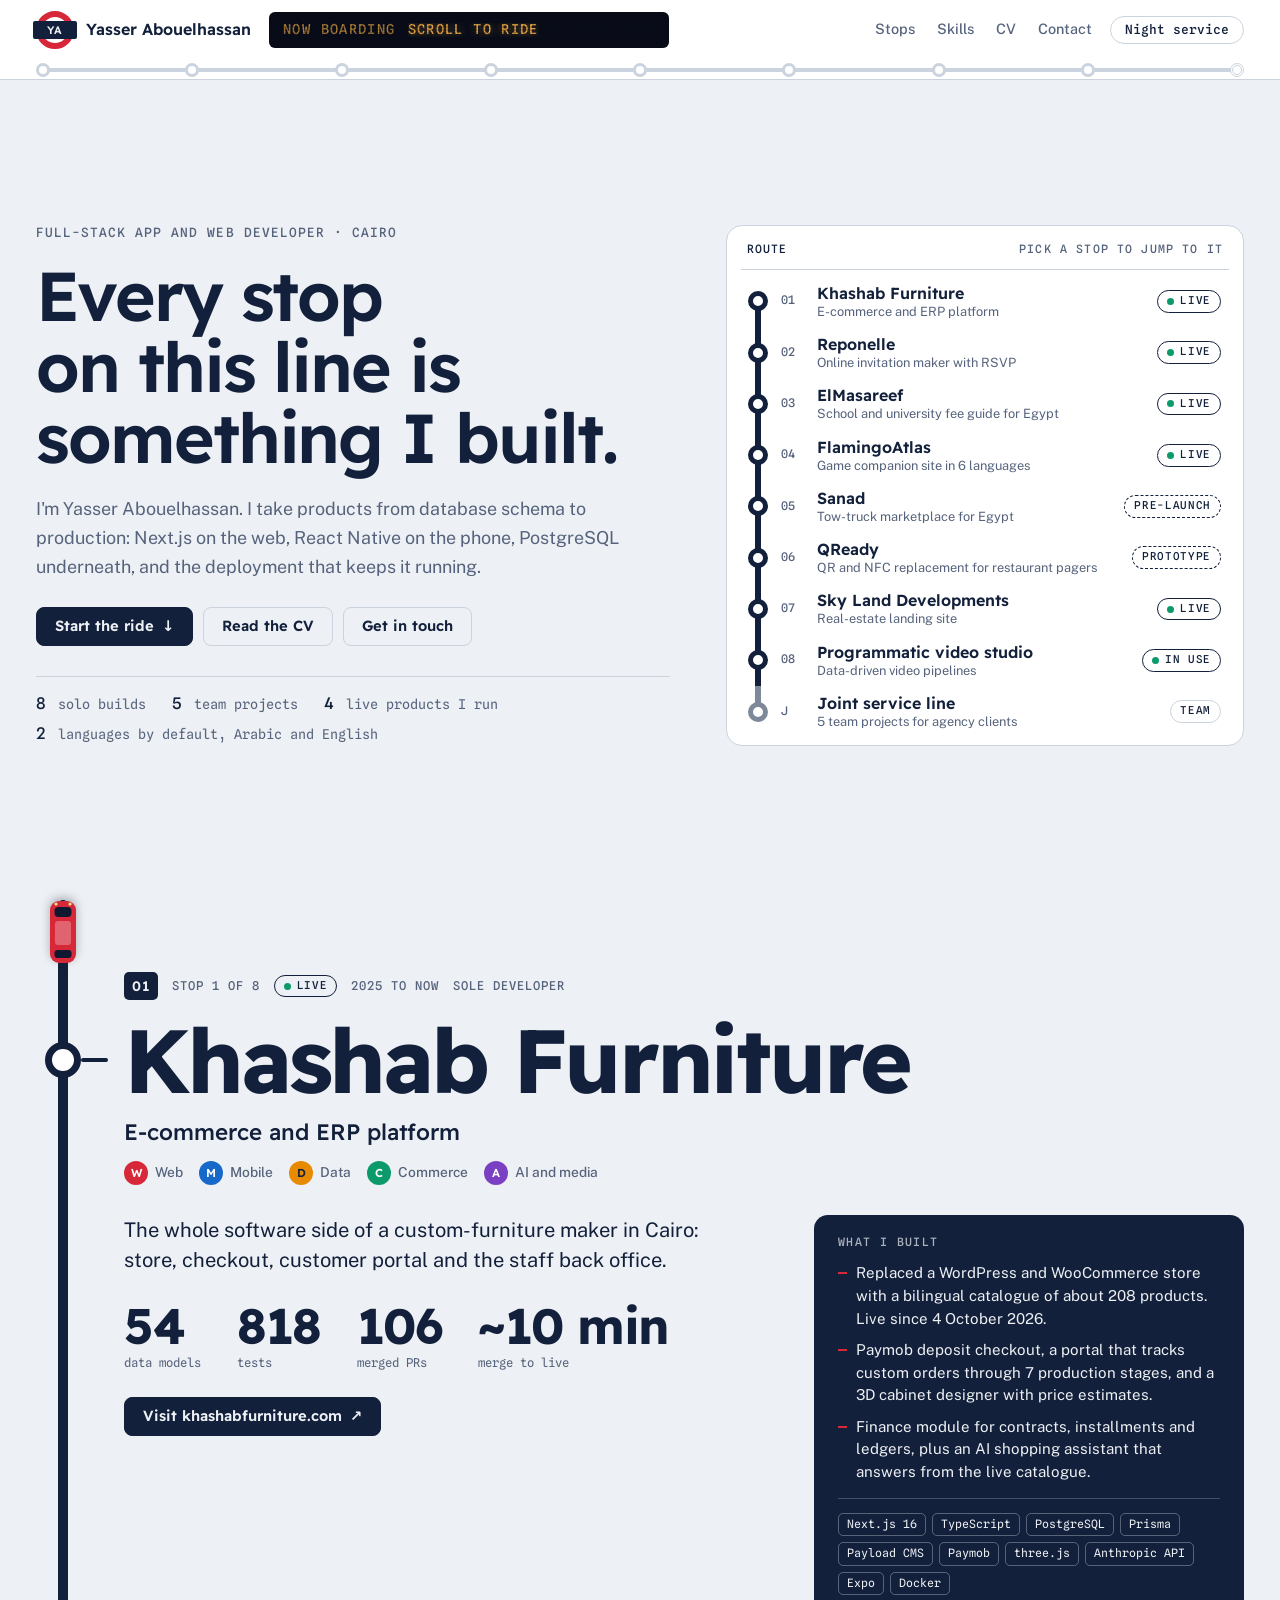
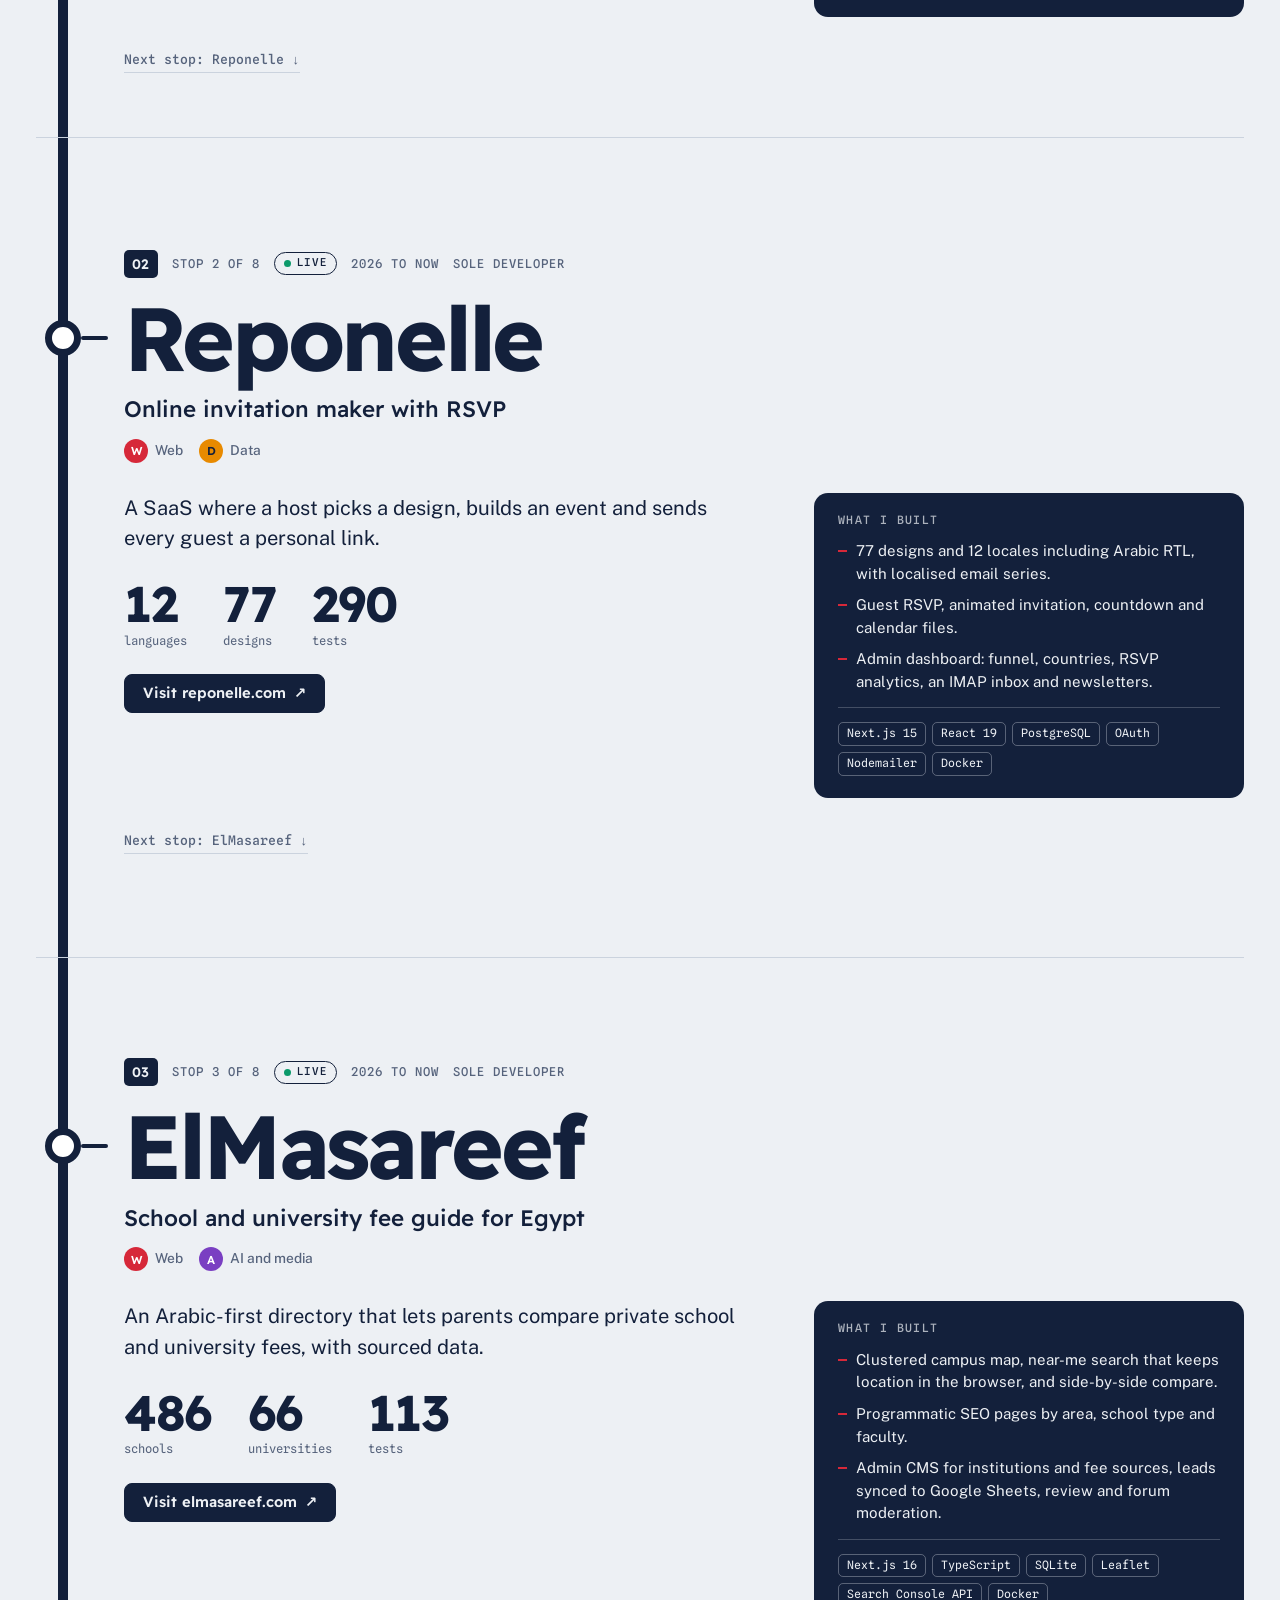
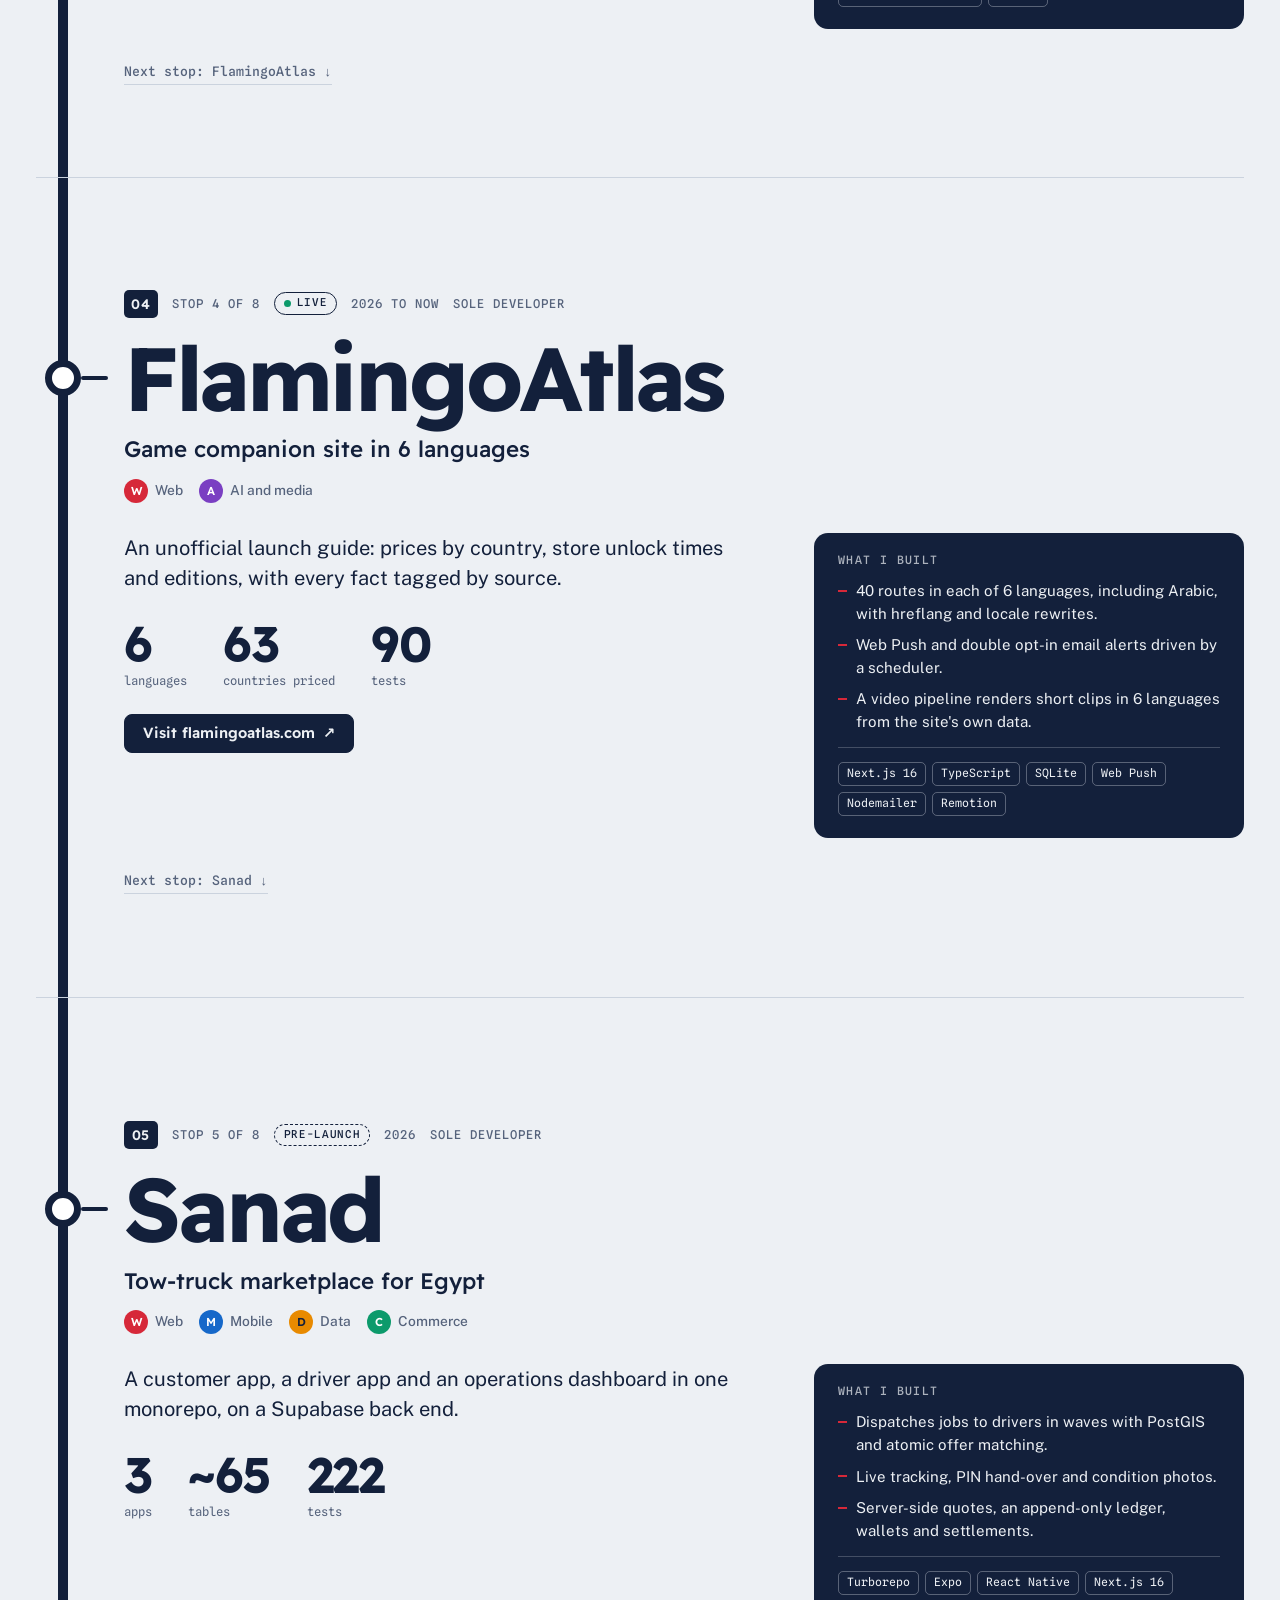
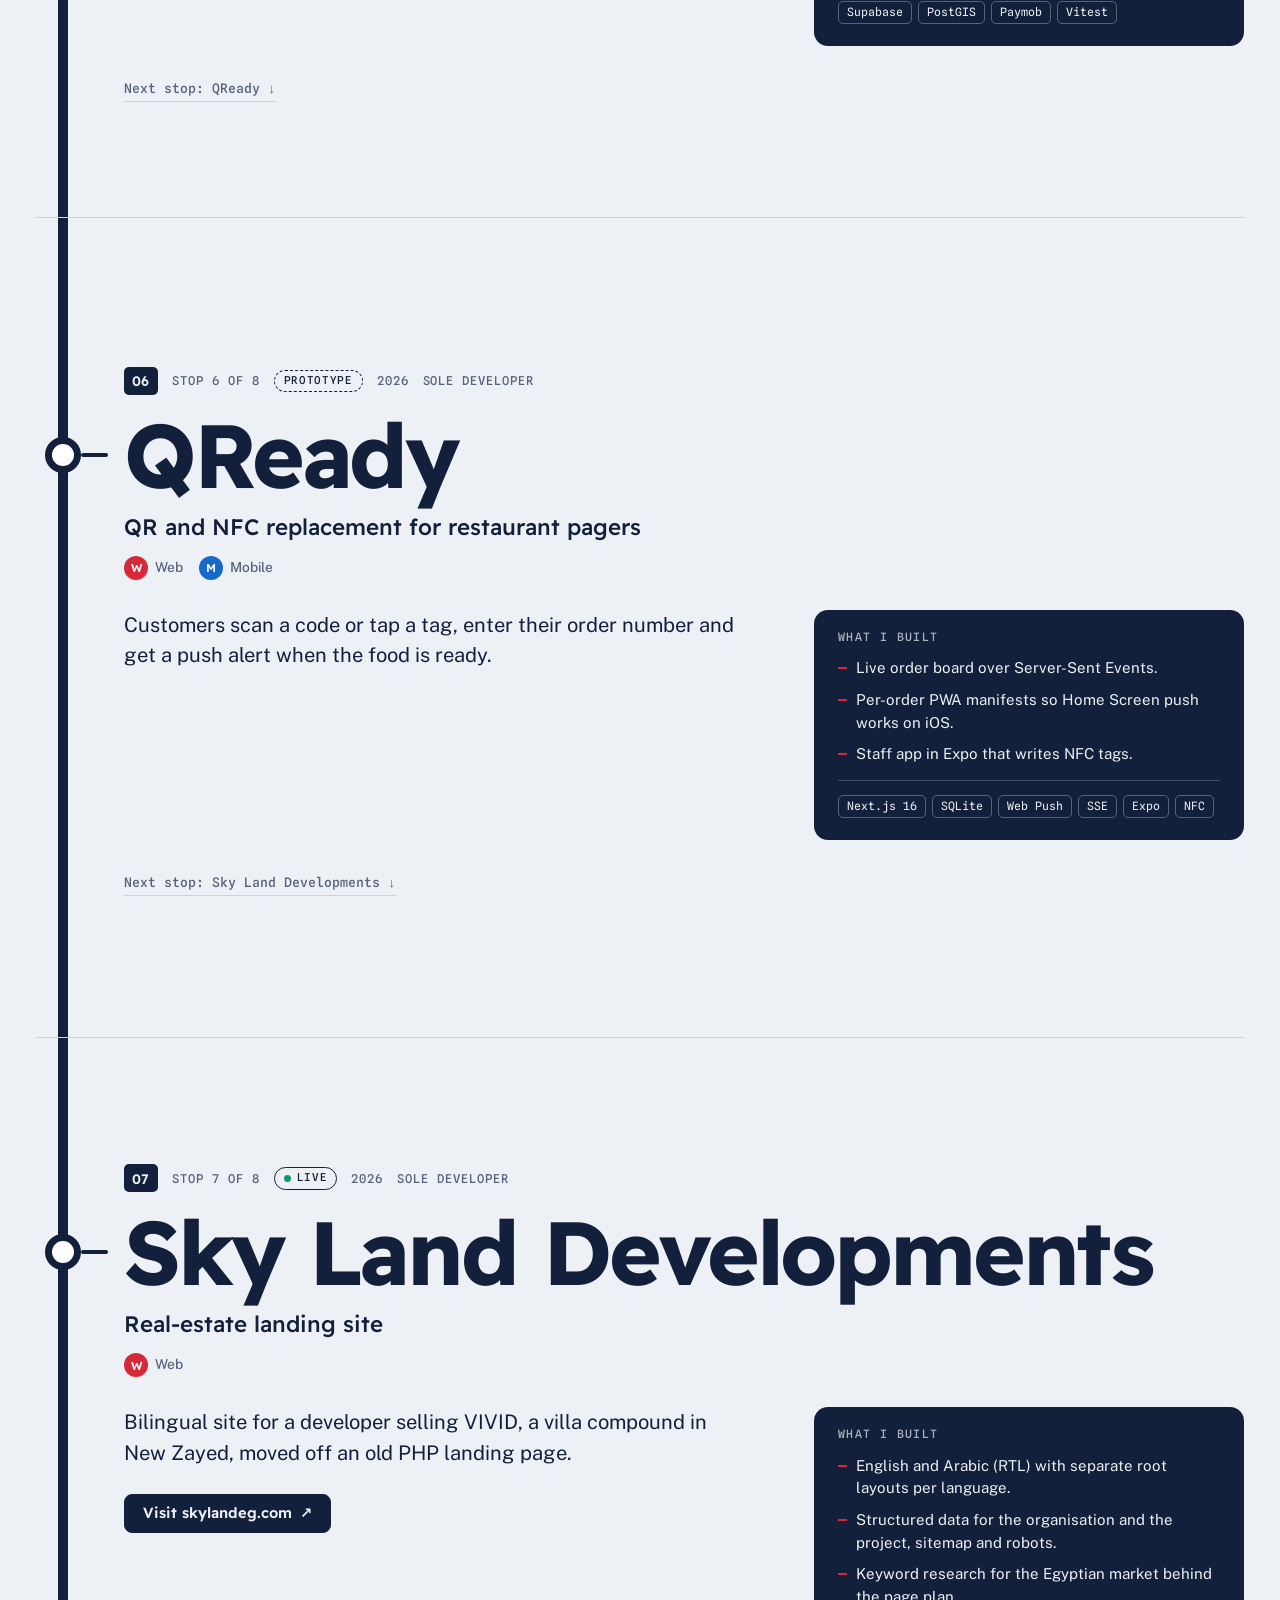
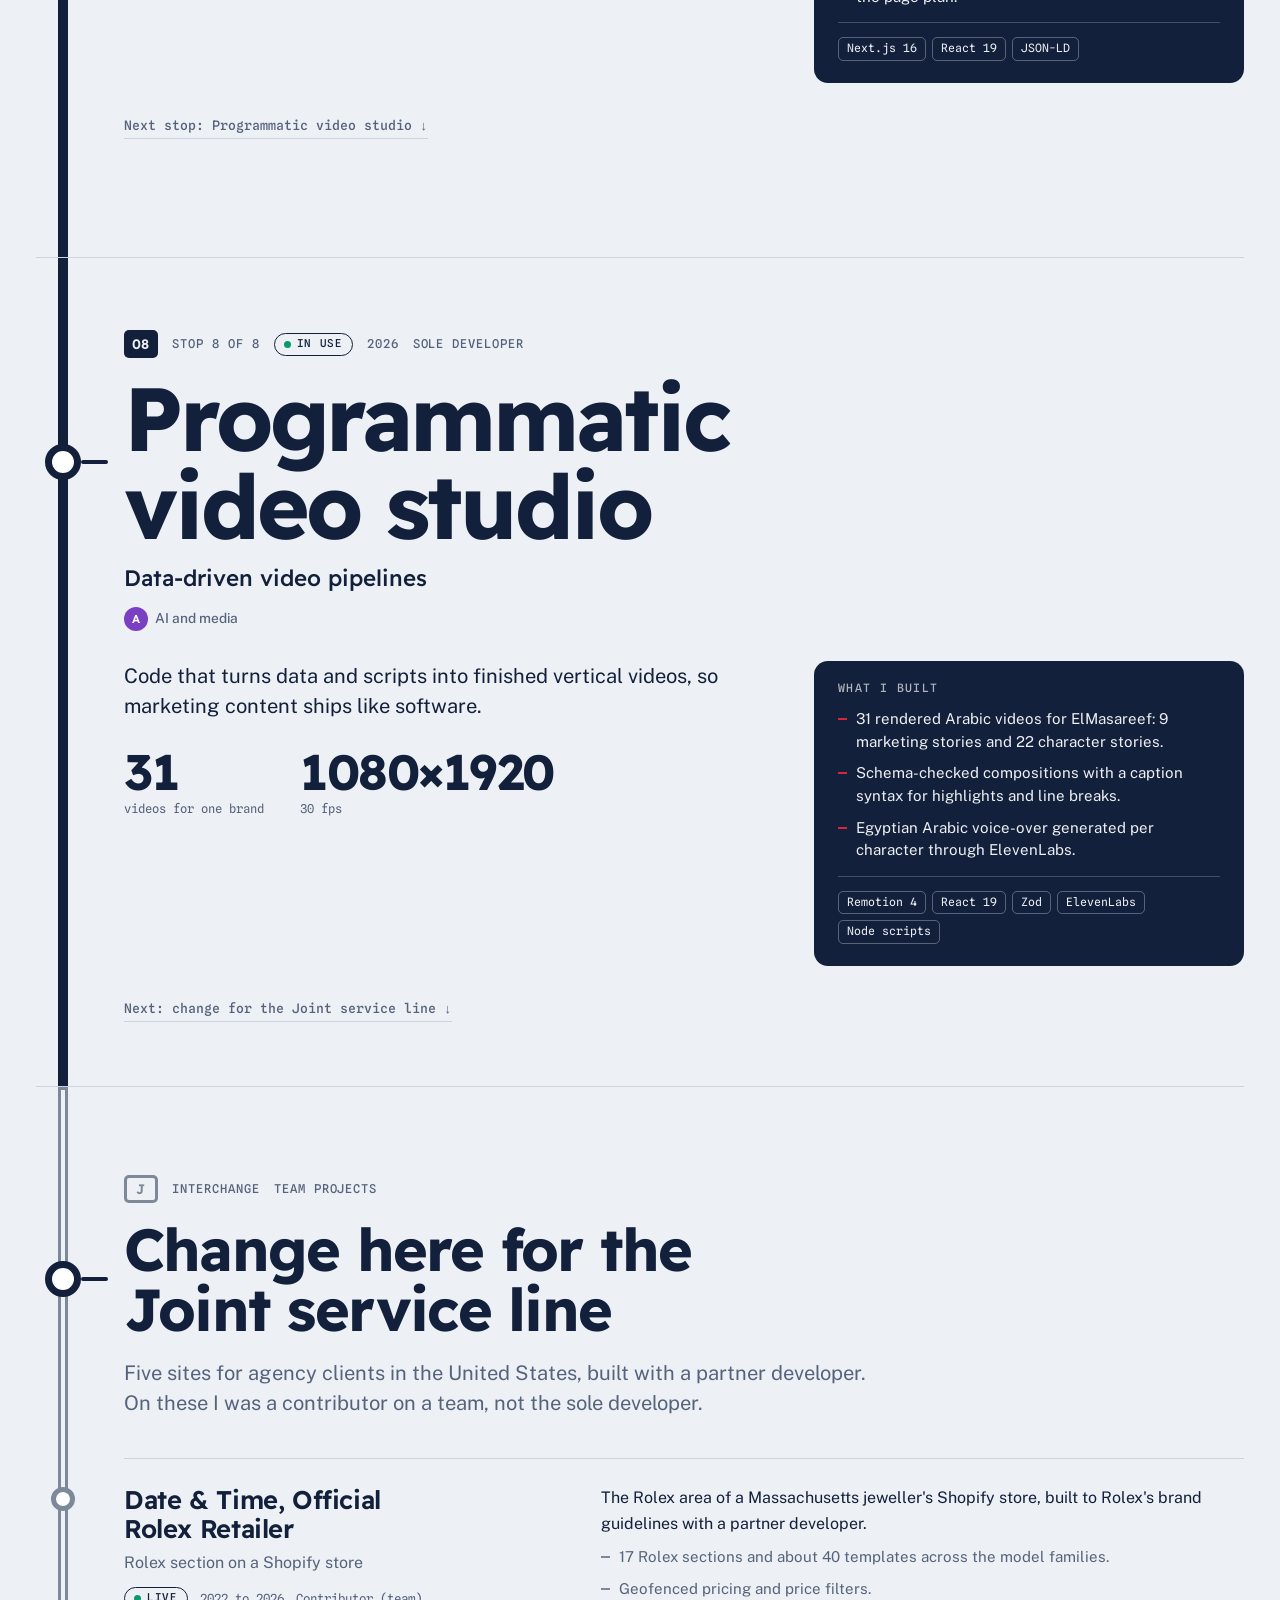
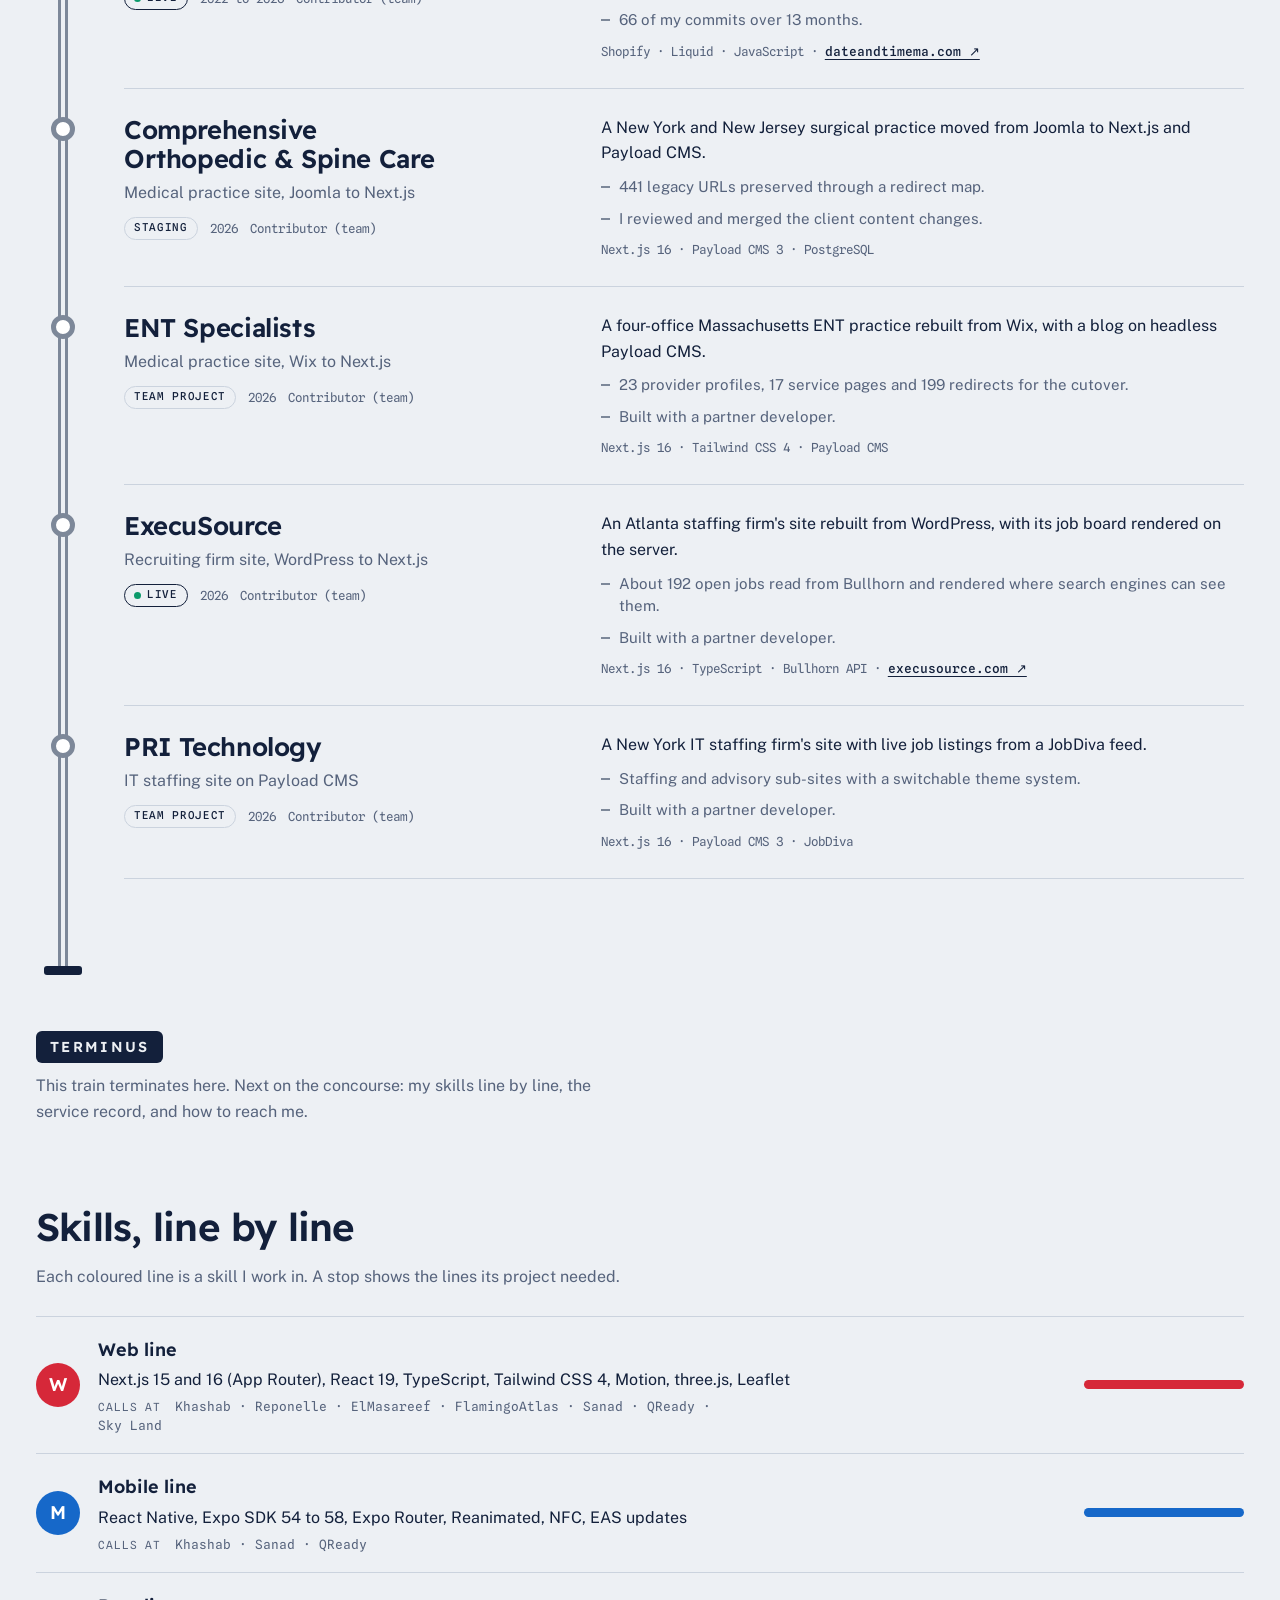
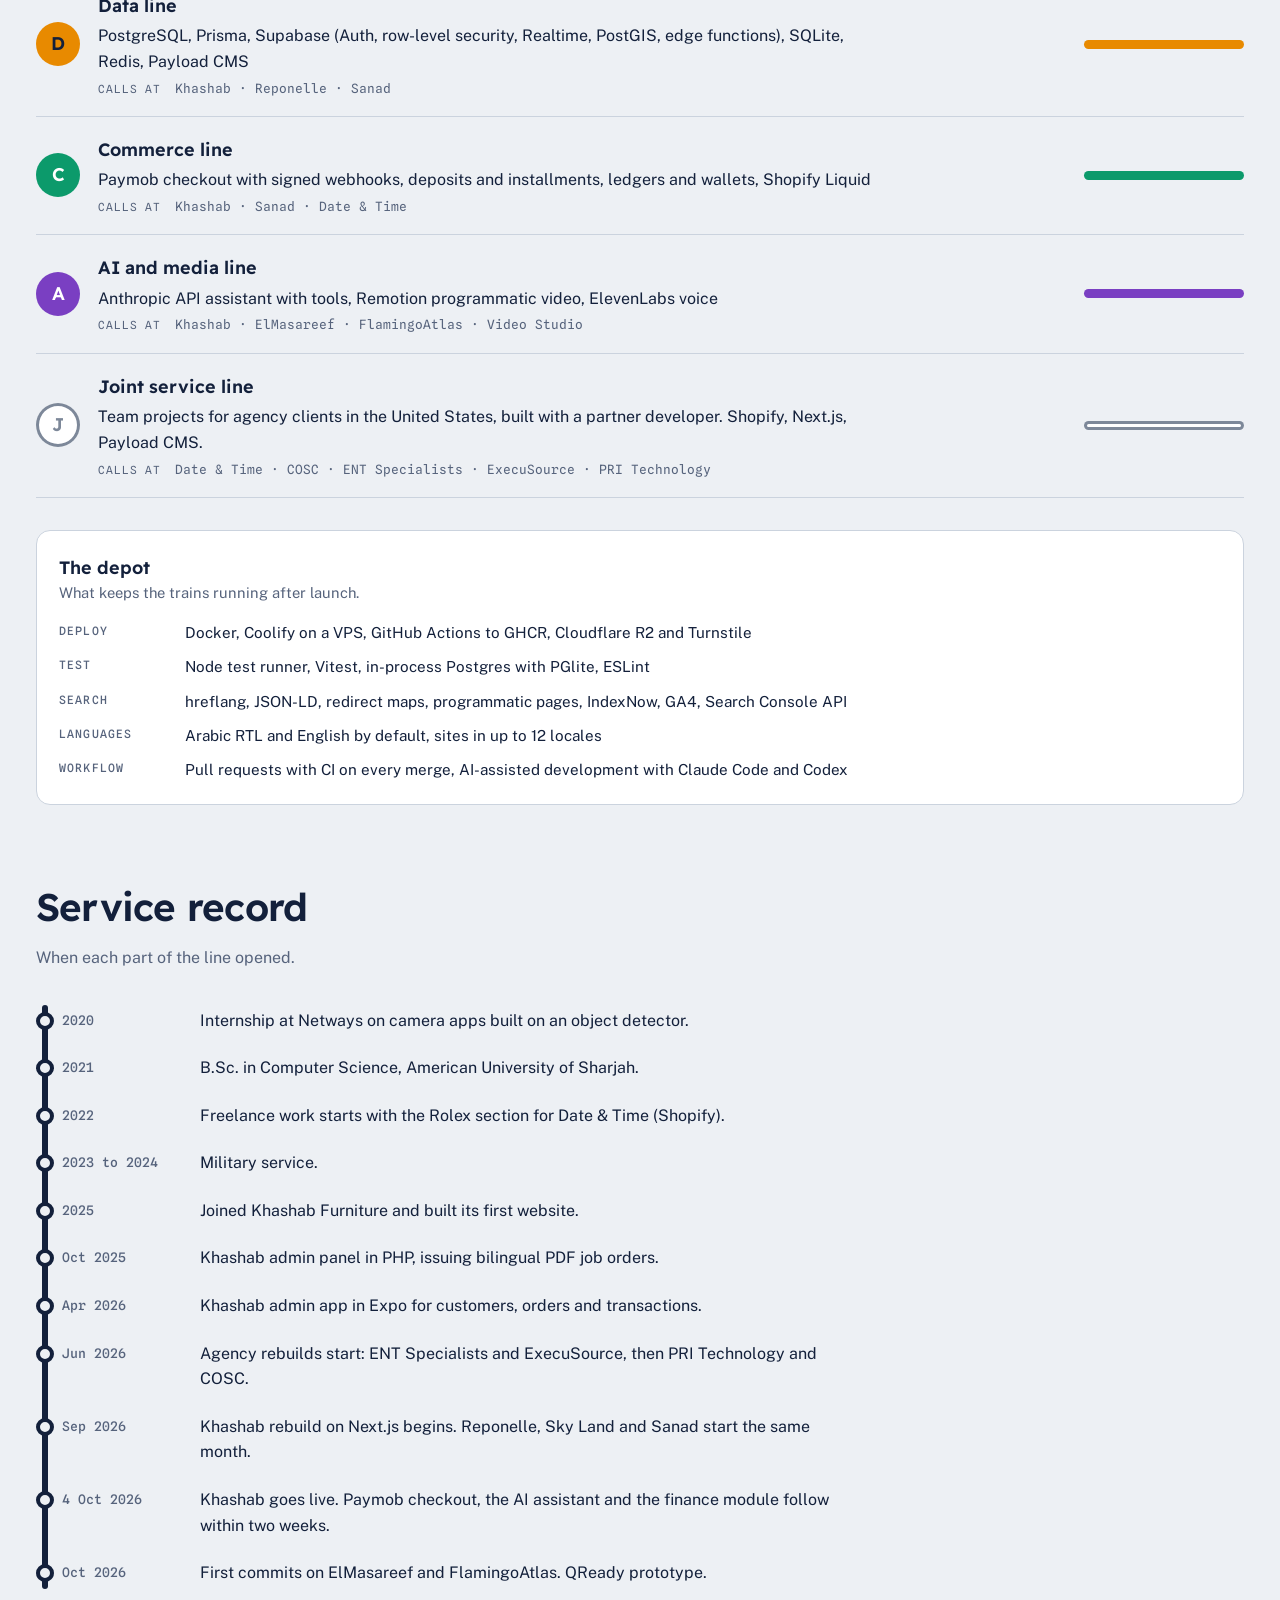
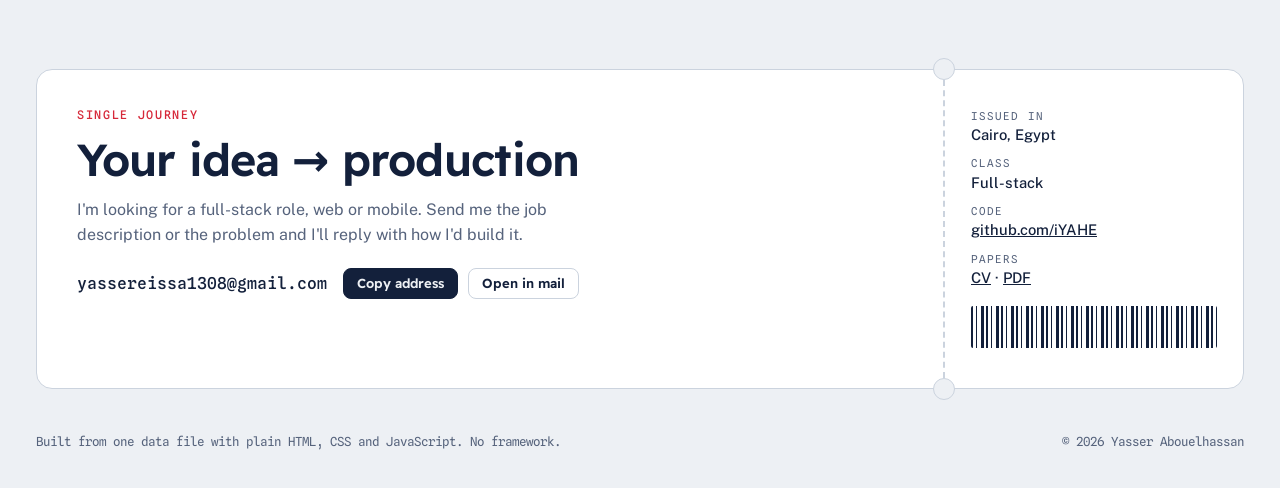
==== commit 4d7fa791: "Show the name as Yasser Abouelhassan and drop the Arabic-script labels Co-Authored-By: Claude Fable " ====
--- a/index.html
+++ b/index.html
@@ -3,12 +3,12 @@
 <head>
 <meta charset="utf-8">
 <meta name="viewport" content="width=device-width, initial-scale=1">
-<title>Yasser Eissa · Full-stack developer</title>
-<meta name="description" content="Yasser Eissa is a full-stack app and web developer in Cairo. Ride the line: each stop is a product he built with Next.js, React Native, PostgreSQL and Supabase.">
+<title>Yasser Abouelhassan · Full-stack developer</title>
+<meta name="description" content="Yasser Abouelhassan is a full-stack app and web developer in Cairo. Ride the line: each stop is a product he built with Next.js, React Native, PostgreSQL and Supabase.">
 <link rel="canonical" href="https://iyahe.github.io/">
 <meta property="og:url" content="https://iyahe.github.io/">
 <meta property="og:type" content="website">
-<meta property="og:title" content="Yasser Eissa · Full-stack developer">
+<meta property="og:title" content="Yasser Abouelhassan · Full-stack developer">
 <meta property="og:description" content="Every stop on this line is something I built.">
 <meta name="theme-color" content="#13203B">
 <link rel="icon" href="data:image/svg+xml,%3Csvg xmlns='http://www.w3.org/2000/svg' viewBox='0 0 32 32'%3E%3Ccircle cx='16' cy='16' r='11' fill='none' stroke='%23D62839' stroke-width='6'/%3E%3Crect x='1' y='12' width='30' height='8' rx='2' fill='%2313203B'/%3E%3C/svg%3E">
@@ -24,9 +24,9 @@
 <!-- The carriage: nameplate, the next-stop display, and the strip map above the doors. -->
 <header class="car">
   <div class="wrap car-in">
-    <a class="plate" href="#top" aria-label="Yasser Eissa, back to the start">
-      <span class="roundel" aria-hidden="true"><span>YE</span></span>
-      <span class="plate-name">Yasser Eissa <span class="ar" lang="ar" dir="rtl">ياسر عيسى</span></span>
+    <a class="plate" href="#top" aria-label="Yasser Abouelhassan, back to the start">
+      <span class="roundel" aria-hidden="true"><span>YA</span></span>
+      <span class="plate-name">Yasser Abouelhassan</span>
     </a>
     <p class="led" aria-hidden="true"><span class="led-k" id="led-k" data-short="Boarding">Now boarding</span><span class="led-v" id="led-v">Scroll to ride</span></p>
     <nav class="nav" aria-label="Sections">
@@ -46,7 +46,7 @@
   <div class="hall-copy">
     <p class="eyebrow">Full-stack app and web developer · Cairo</p>
     <h1 id="hall-h">Every stop on this line is something I&nbsp;built.</h1>
-    <p class="lede">I'm Yasser Eissa. I take products from database schema to production: Next.js on the web, React Native on the phone, PostgreSQL underneath, and the deployment that keeps it running.</p>
+    <p class="lede">I'm Yasser Abouelhassan. I take products from database schema to production: Next.js on the web, React Native on the phone, PostgreSQL underneath, and the deployment that keeps it running.</p>
     <div class="cta">
       <a class="btn" href="#stop-khashab">Start the ride <span aria-hidden="true">↓</span></a>
       <a class="btn ghost" href="cv.html">Read the CV</a>
@@ -139,7 +139,7 @@
         <div><dt>Issued in</dt><dd>Cairo, Egypt</dd></div>
         <div><dt>Class</dt><dd>Full-stack</dd></div>
         <div><dt>Code</dt><dd><a href="https://github.com/iYAHE" rel="noopener">github.com/iYAHE</a></dd></div>
-        <div><dt>Papers</dt><dd><a href="cv.html">CV</a> · <a href="Yasser-Eissa-CV.pdf" download>PDF</a></dd></div>
+        <div><dt>Papers</dt><dd><a href="cv.html">CV</a> · <a href="Yasser-Abouelhassan-CV.pdf" download>PDF</a></dd></div>
       </dl>
       <div class="barcode" aria-hidden="true"></div>
     </div>
@@ -150,7 +150,7 @@
 
 <footer class="foot wrap">
   <p>Built from one data file with plain HTML, CSS and JavaScript. No framework.</p>
-  <p>© 2026 Yasser Eissa</p>
+  <p>© 2026 Yasser Abouelhassan</p>
 </footer>
 
 <noscript><p class="wrap noscript">The ride needs JavaScript. The full project list is in the <a href="cv.html">CV</a>.</p></noscript>
--- a/styles.css
+++ b/styles.css
@@ -58,7 +58,6 @@
 ul, ol { list-style: none; }
 button { font: inherit; color: inherit; cursor: pointer; }
 :focus-visible { outline: 3px solid var(--m); outline-offset: 3px; border-radius: 4px; }
-.ar { font-family: var(--display); font-weight: 500; }
 
 .wrap {
   width: 100%;
@@ -86,7 +85,6 @@
   padding: 4px 0 3px; border-radius: 2px;
 }
 .plate-name { font: 600 1rem/1.2 var(--display); display: flex; gap: 10px; align-items: baseline; white-space: nowrap; }
-.plate-name .ar { color: var(--muted); font-size: 0.95rem; }
 
 /* The next-stop display: amber on black in both themes, like the sign in a carriage. */
 .led {
@@ -196,7 +194,6 @@
 .r-n { font: 500 0.74rem/1 var(--mono); color: var(--muted); }
 .r-name { display: grid; min-width: 0; }
 .r-name b { font: 600 1rem/1.25 var(--display); }
-.r-name b .ar { color: var(--muted); font-size: 0.92rem; margin-inline-start: 4px; }
 .r-name small { font-size: 0.8rem; line-height: 1.35; color: var(--muted); overflow: hidden; text-overflow: ellipsis; white-space: nowrap; }
 
 .pill {
@@ -264,7 +261,6 @@
   line-height: 0.98;
   letter-spacing: -0.035em;
 }
-.sign h2 .ar { font-size: 0.5em; font-weight: 500; letter-spacing: 0; color: var(--muted); margin-inline-start: 0.2em; white-space: nowrap; }
 .mk {
   position: absolute; z-index: 2;
   left: calc(var(--tx) + var(--tw) / 2 - var(--mk) / 2 - var(--gut));
@@ -360,7 +356,6 @@
 .lines { display: grid; border-top: 1px solid var(--rule); }
 .line-row { display: grid; grid-template-columns: 44px minmax(0, 1fr); gap: 18px; padding-block: 18px; border-bottom: 1px solid var(--rule); }
 .line-body h3 { font-size: 1.12rem; font-weight: 600; display: flex; gap: 12px; align-items: baseline; flex-wrap: wrap; }
-.line-body h3 .ar { color: var(--muted); font-size: 0.95rem; }
 .line-body p { margin-top: 4px; max-width: 78ch; }
 .serves { font: 400 0.8rem/1.5 var(--mono); color: var(--muted); }
 .serves span { text-transform: uppercase; letter-spacing: 0.08em; font-size: 0.7rem; margin-right: 6px; }
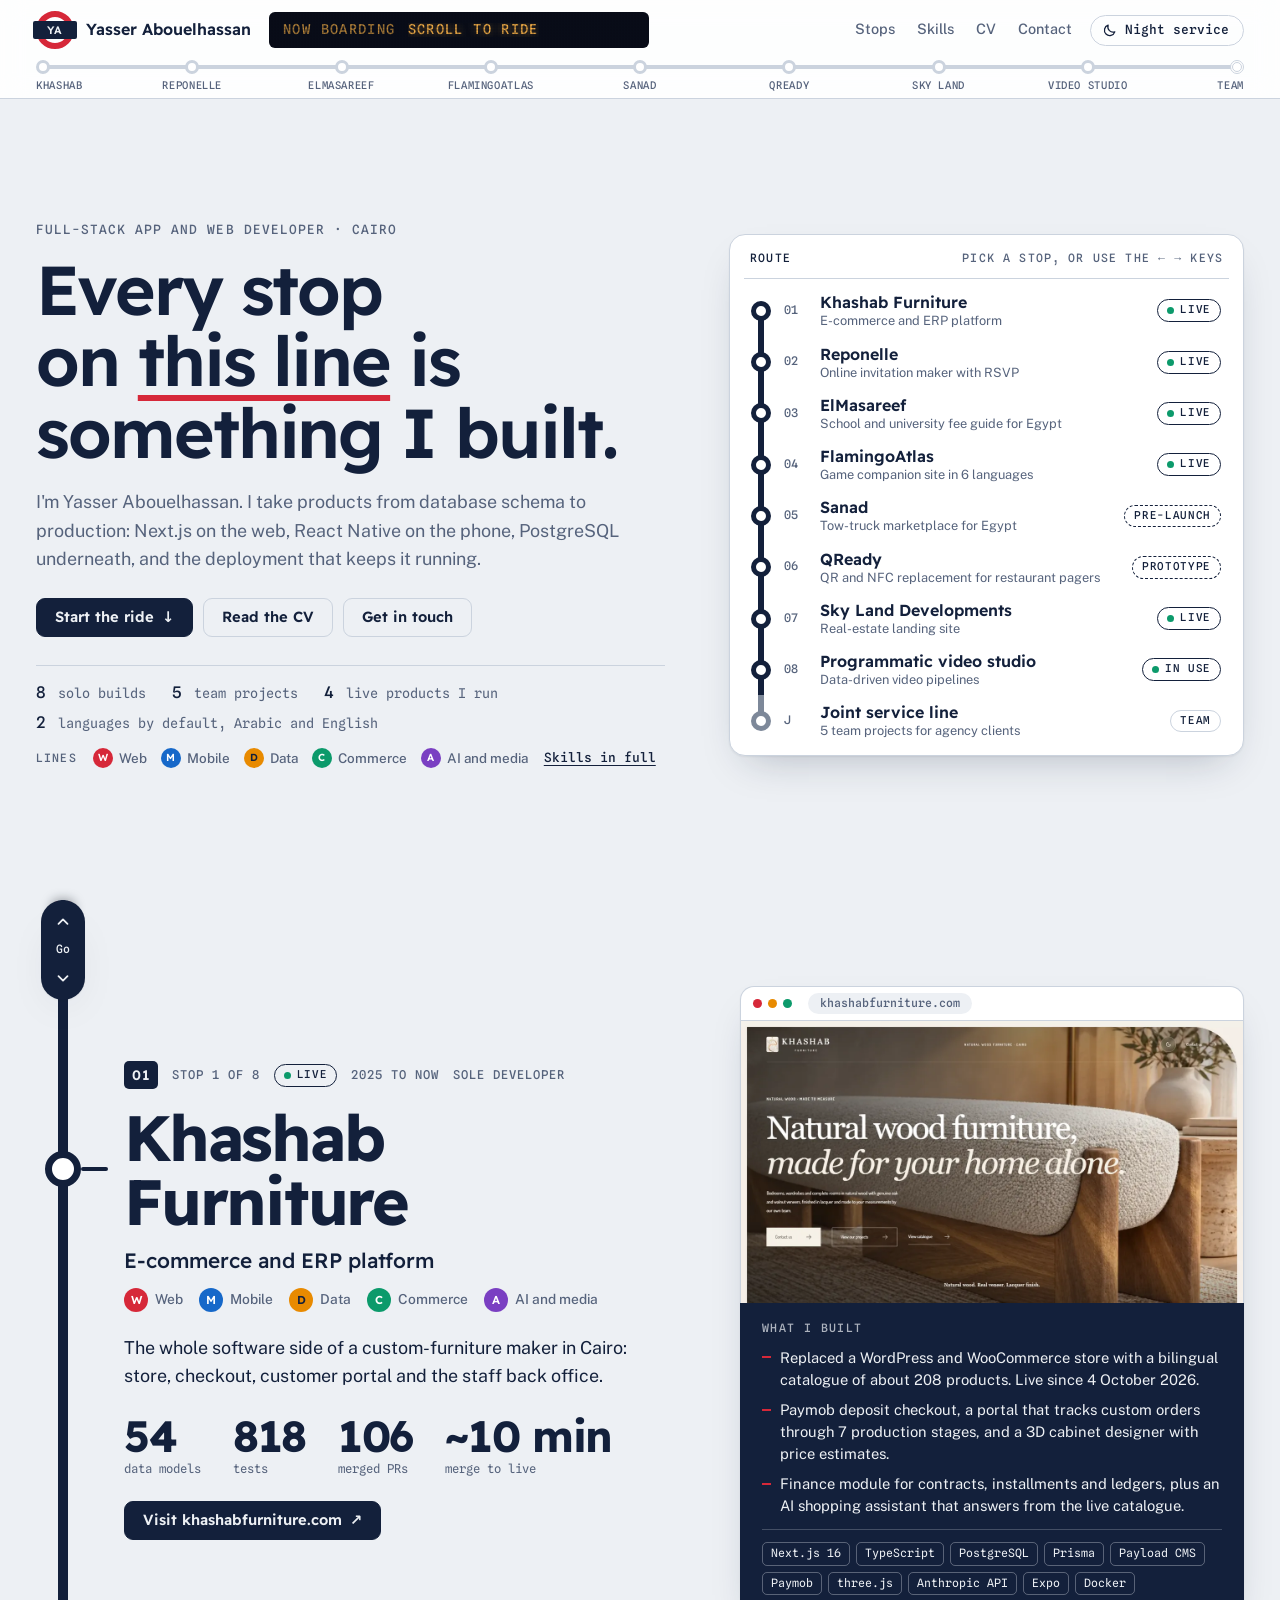
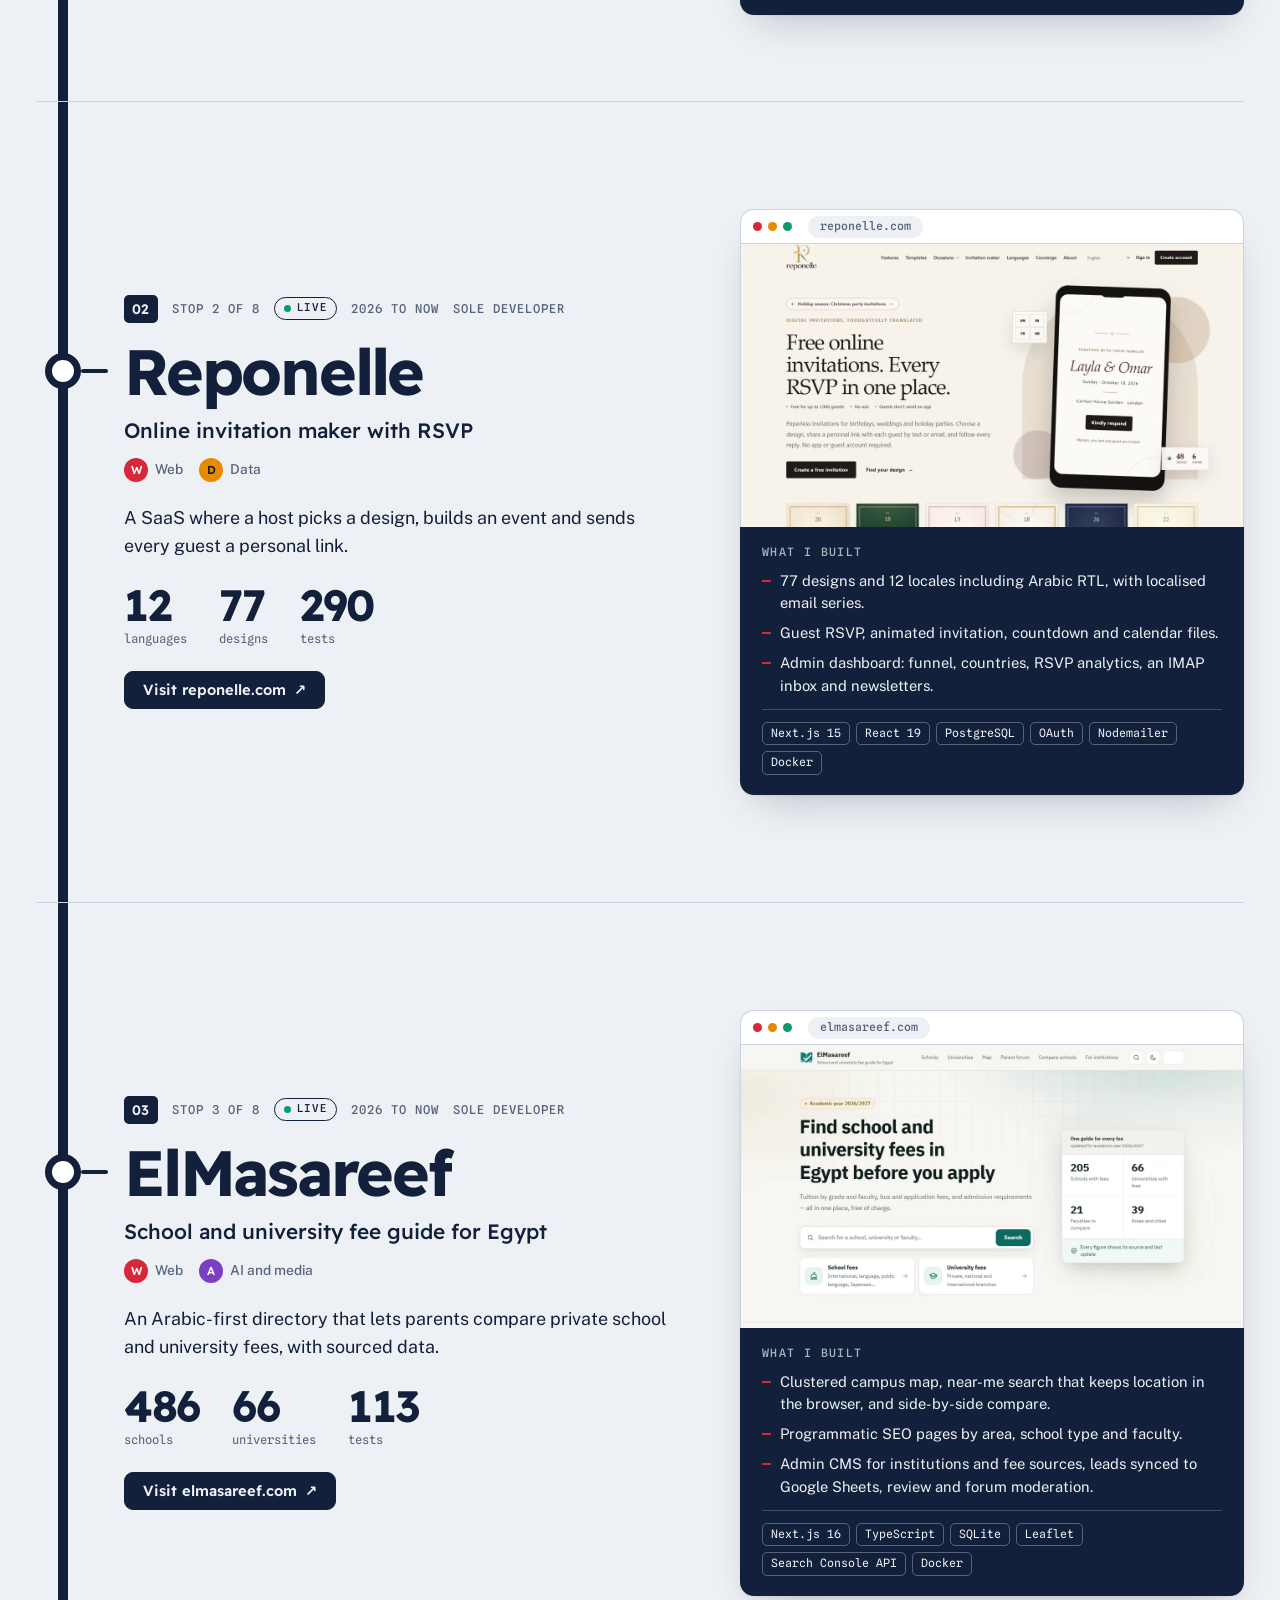
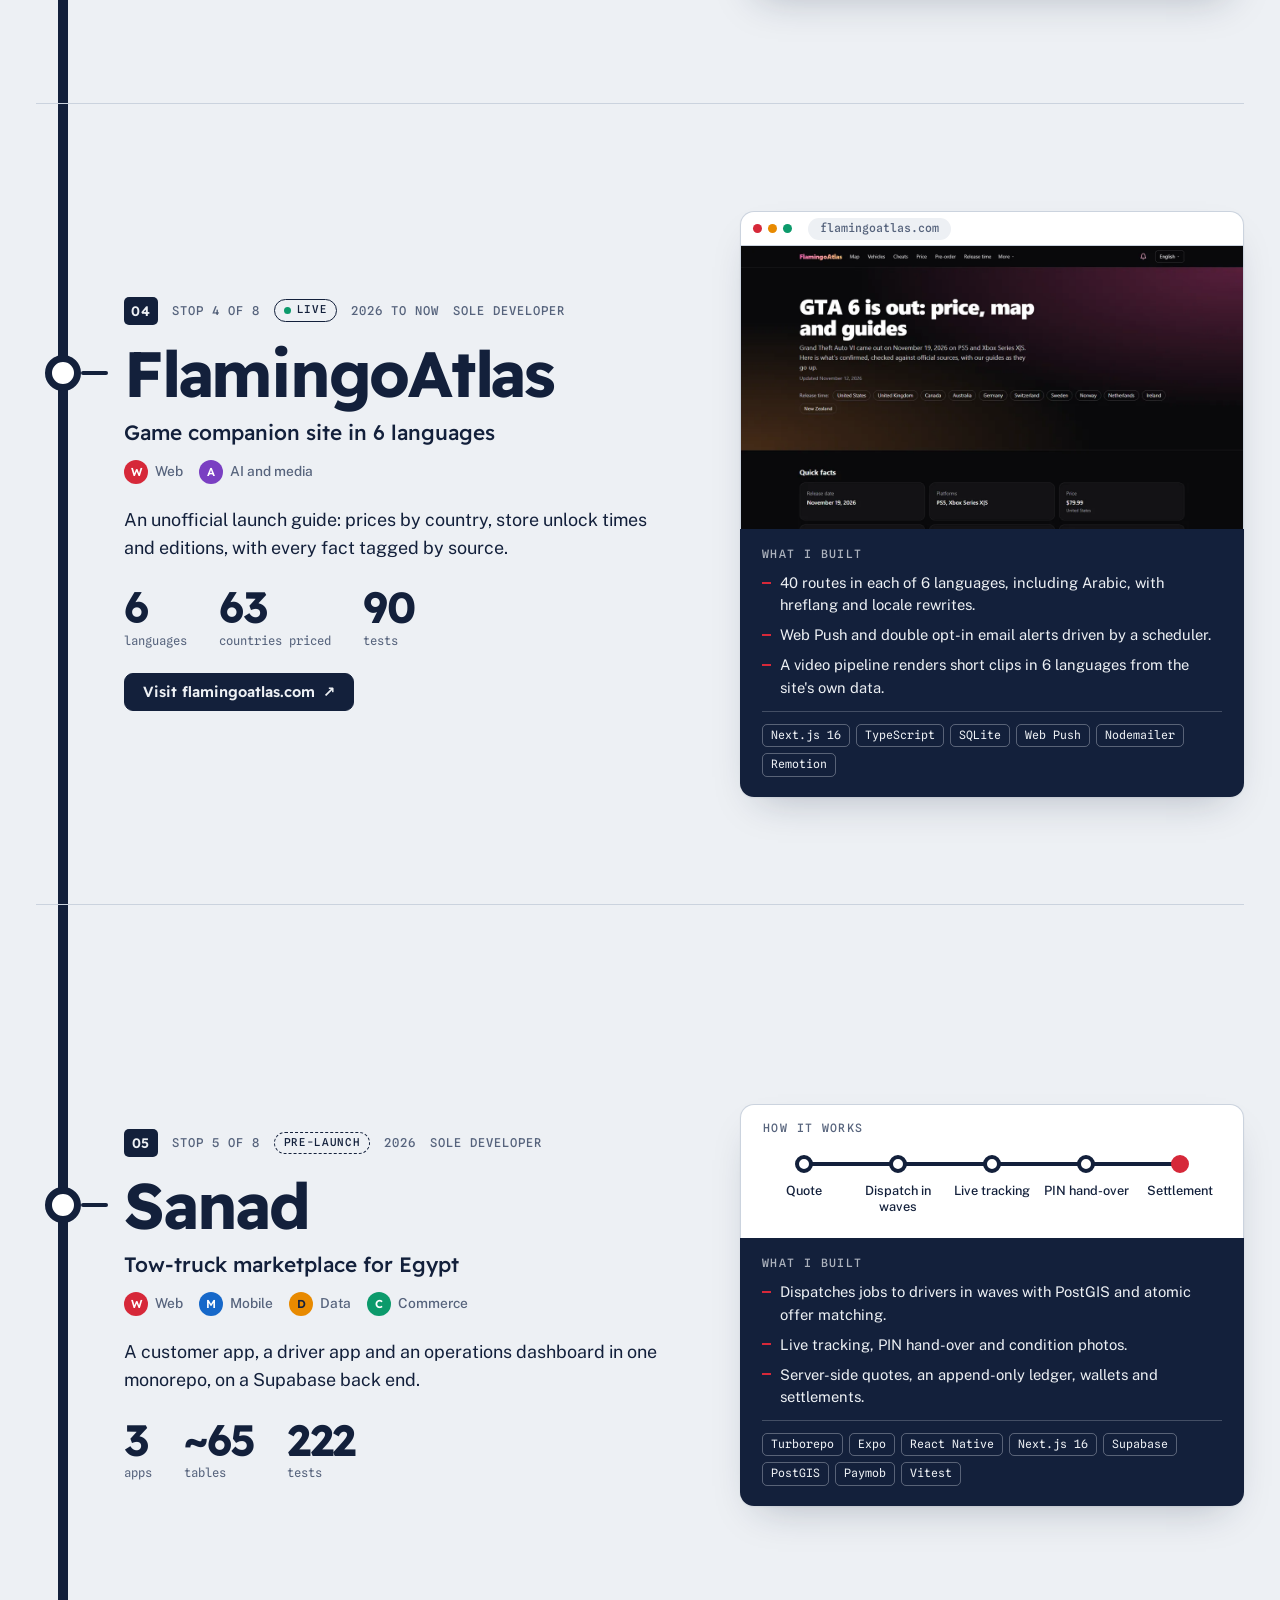
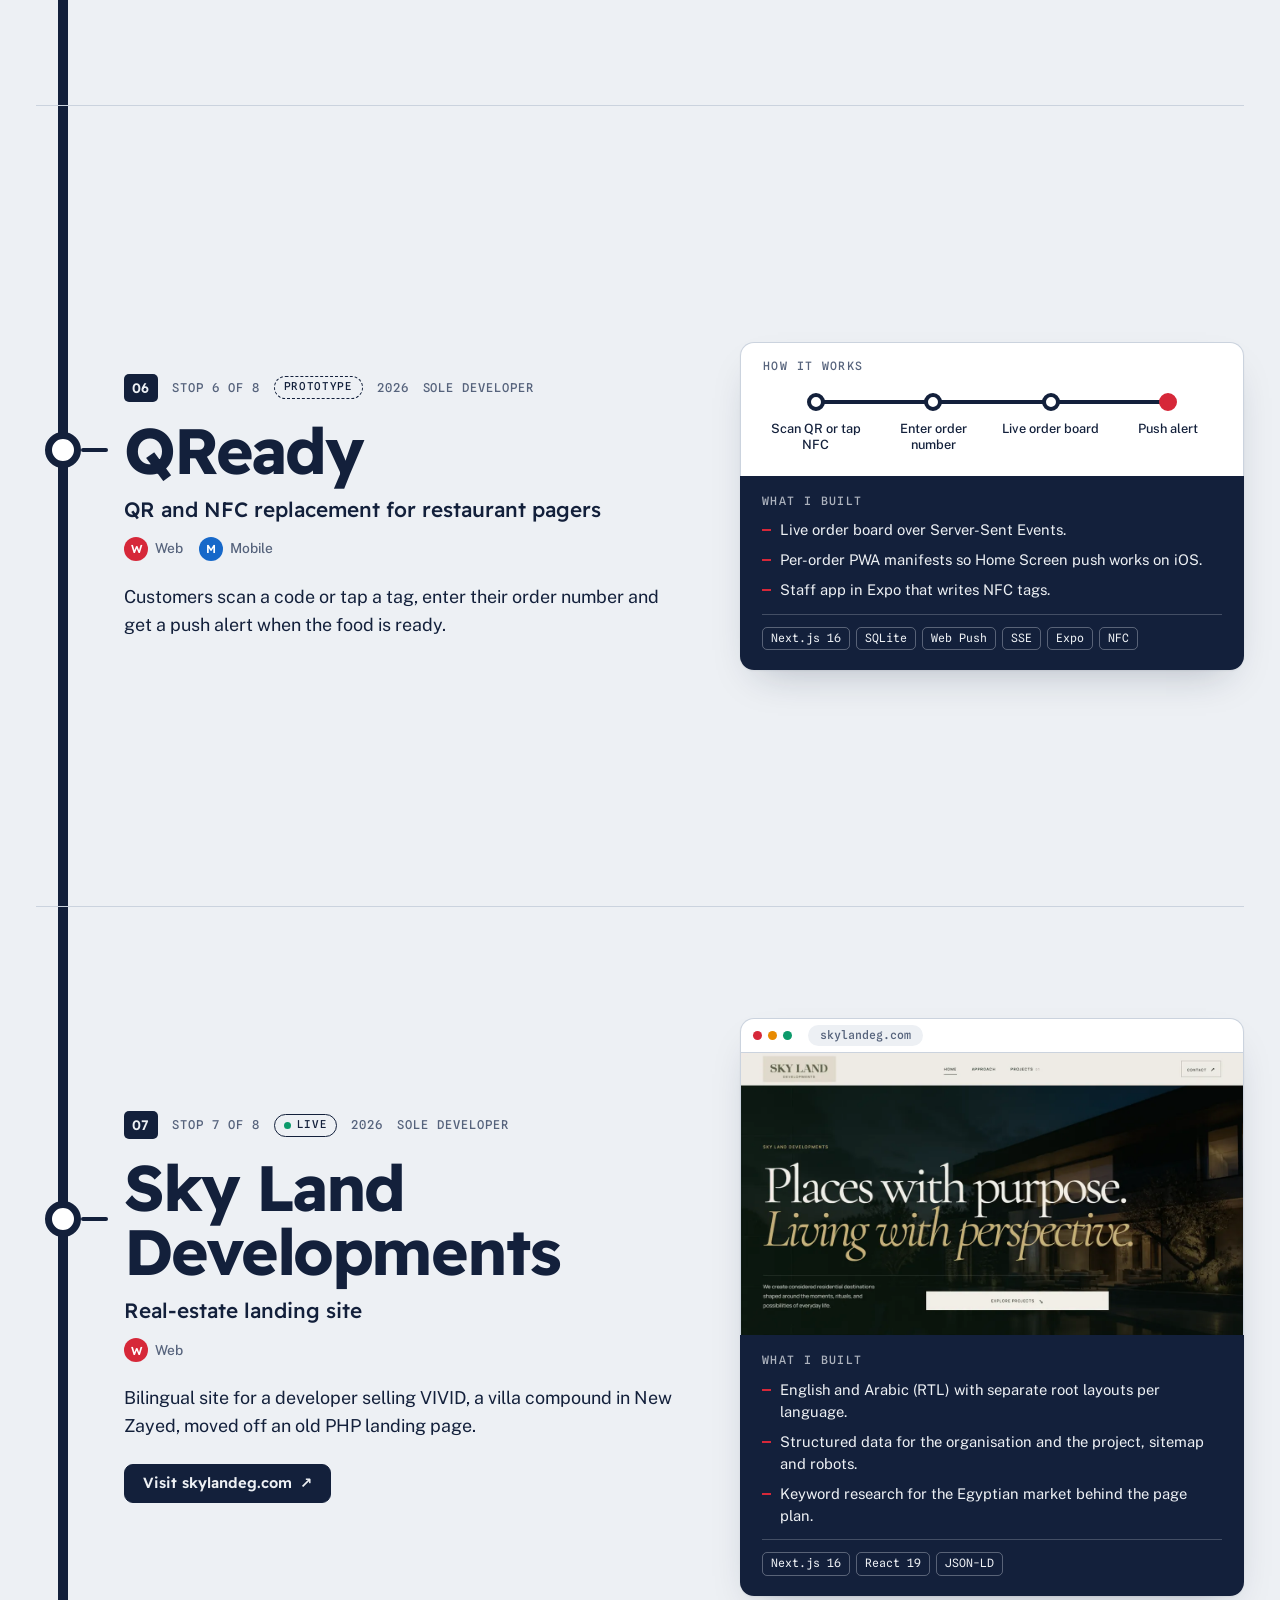
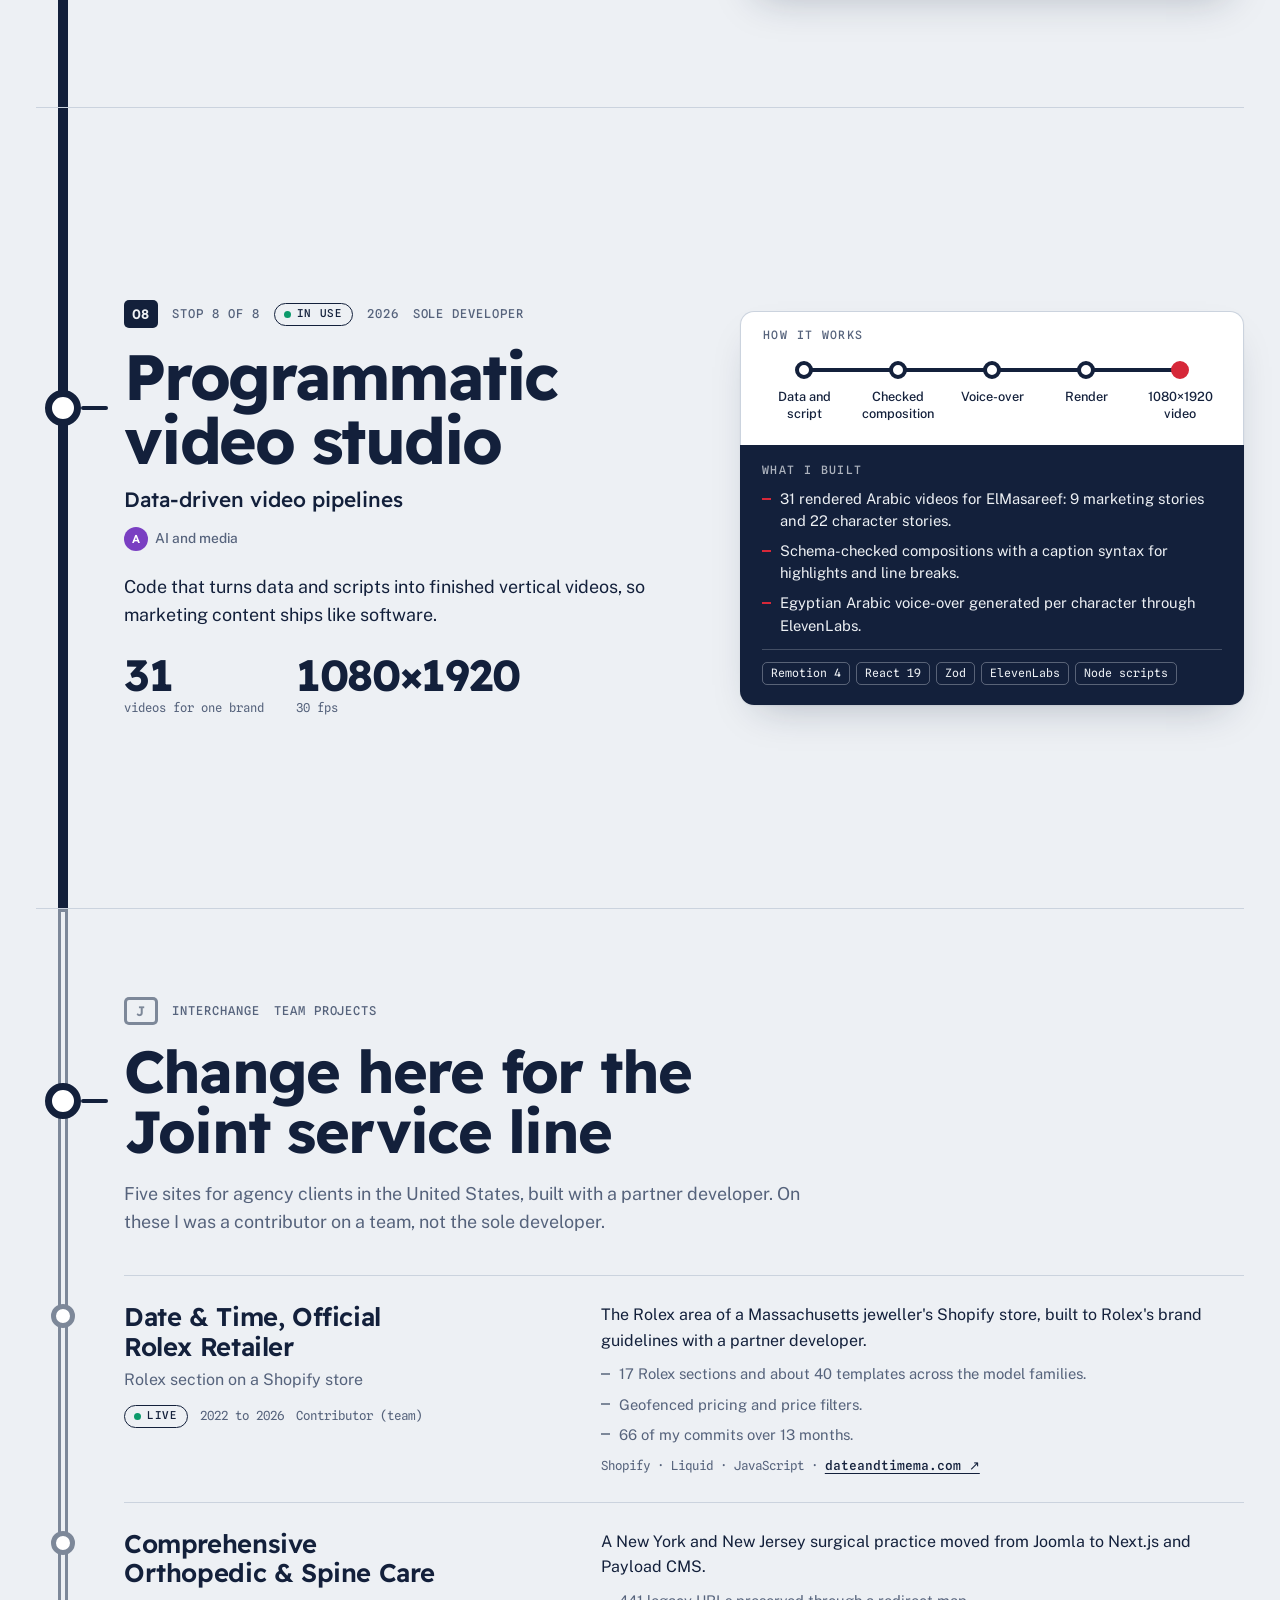
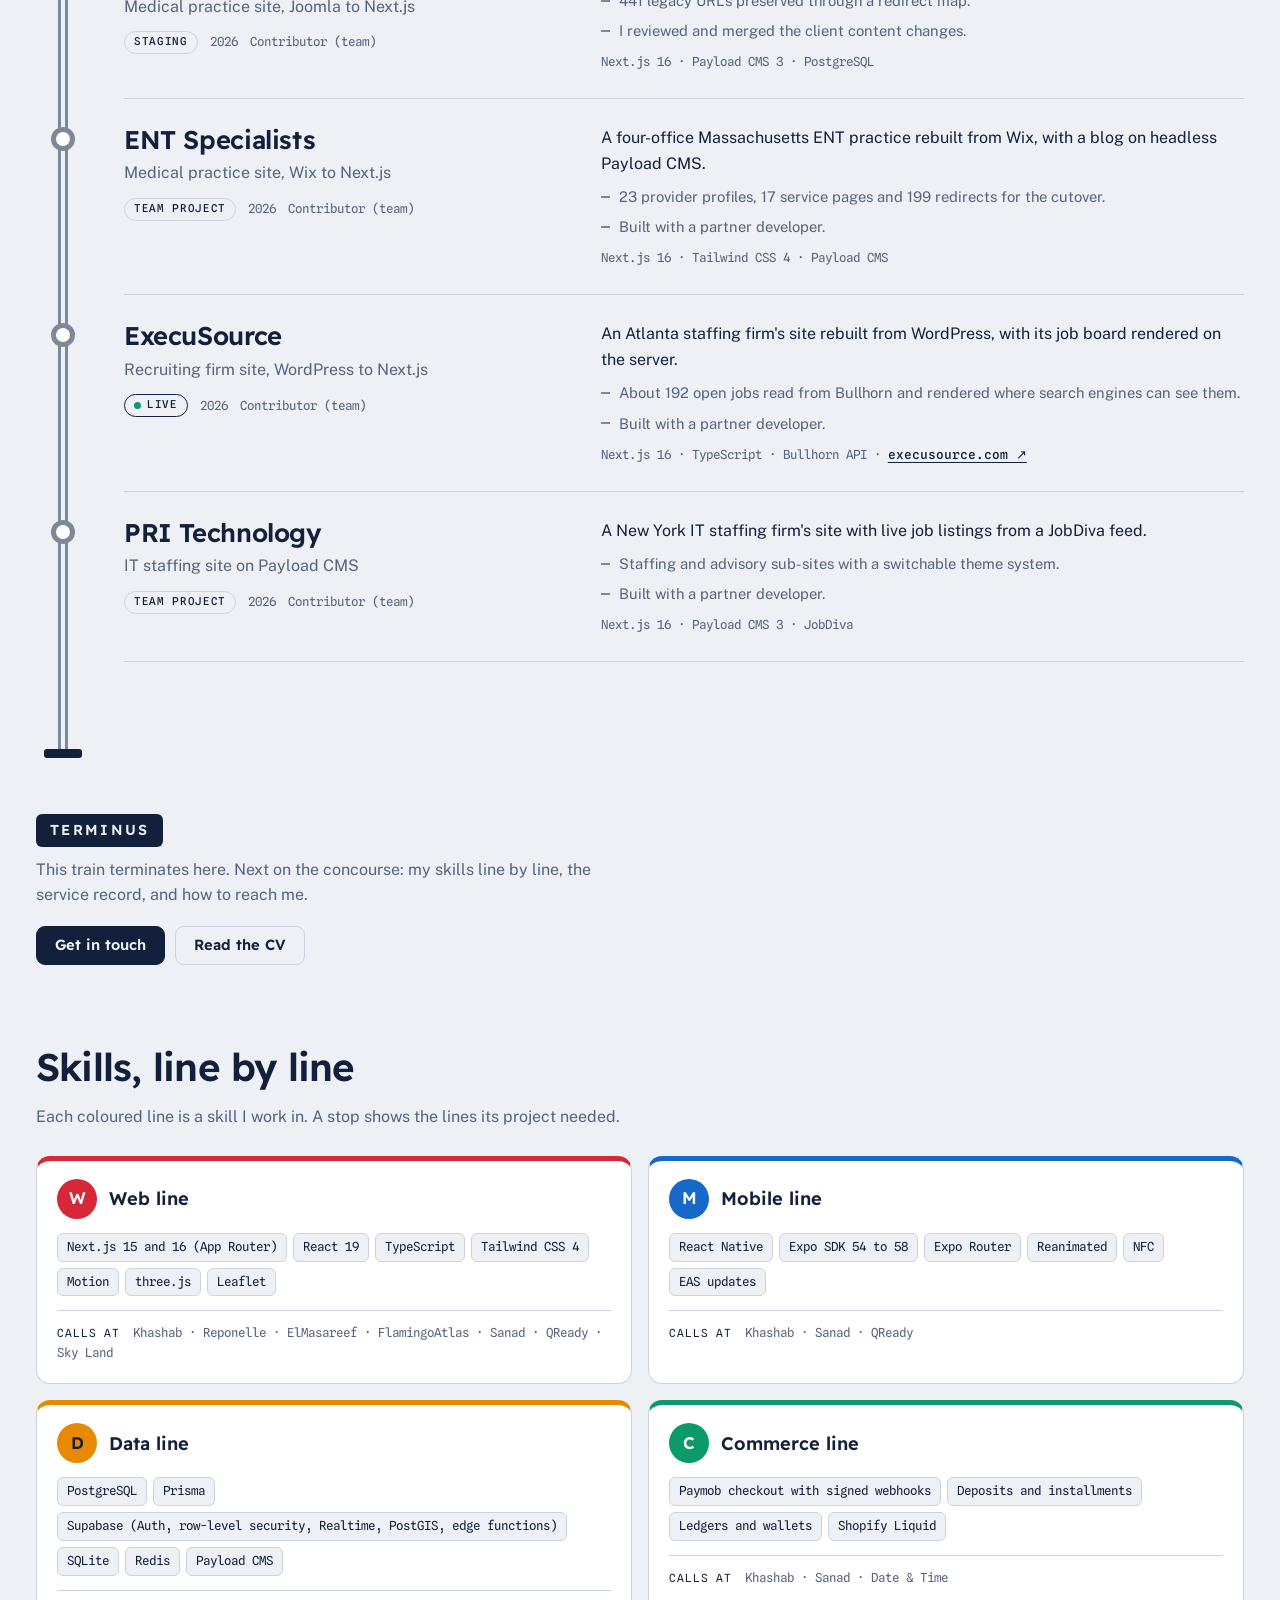
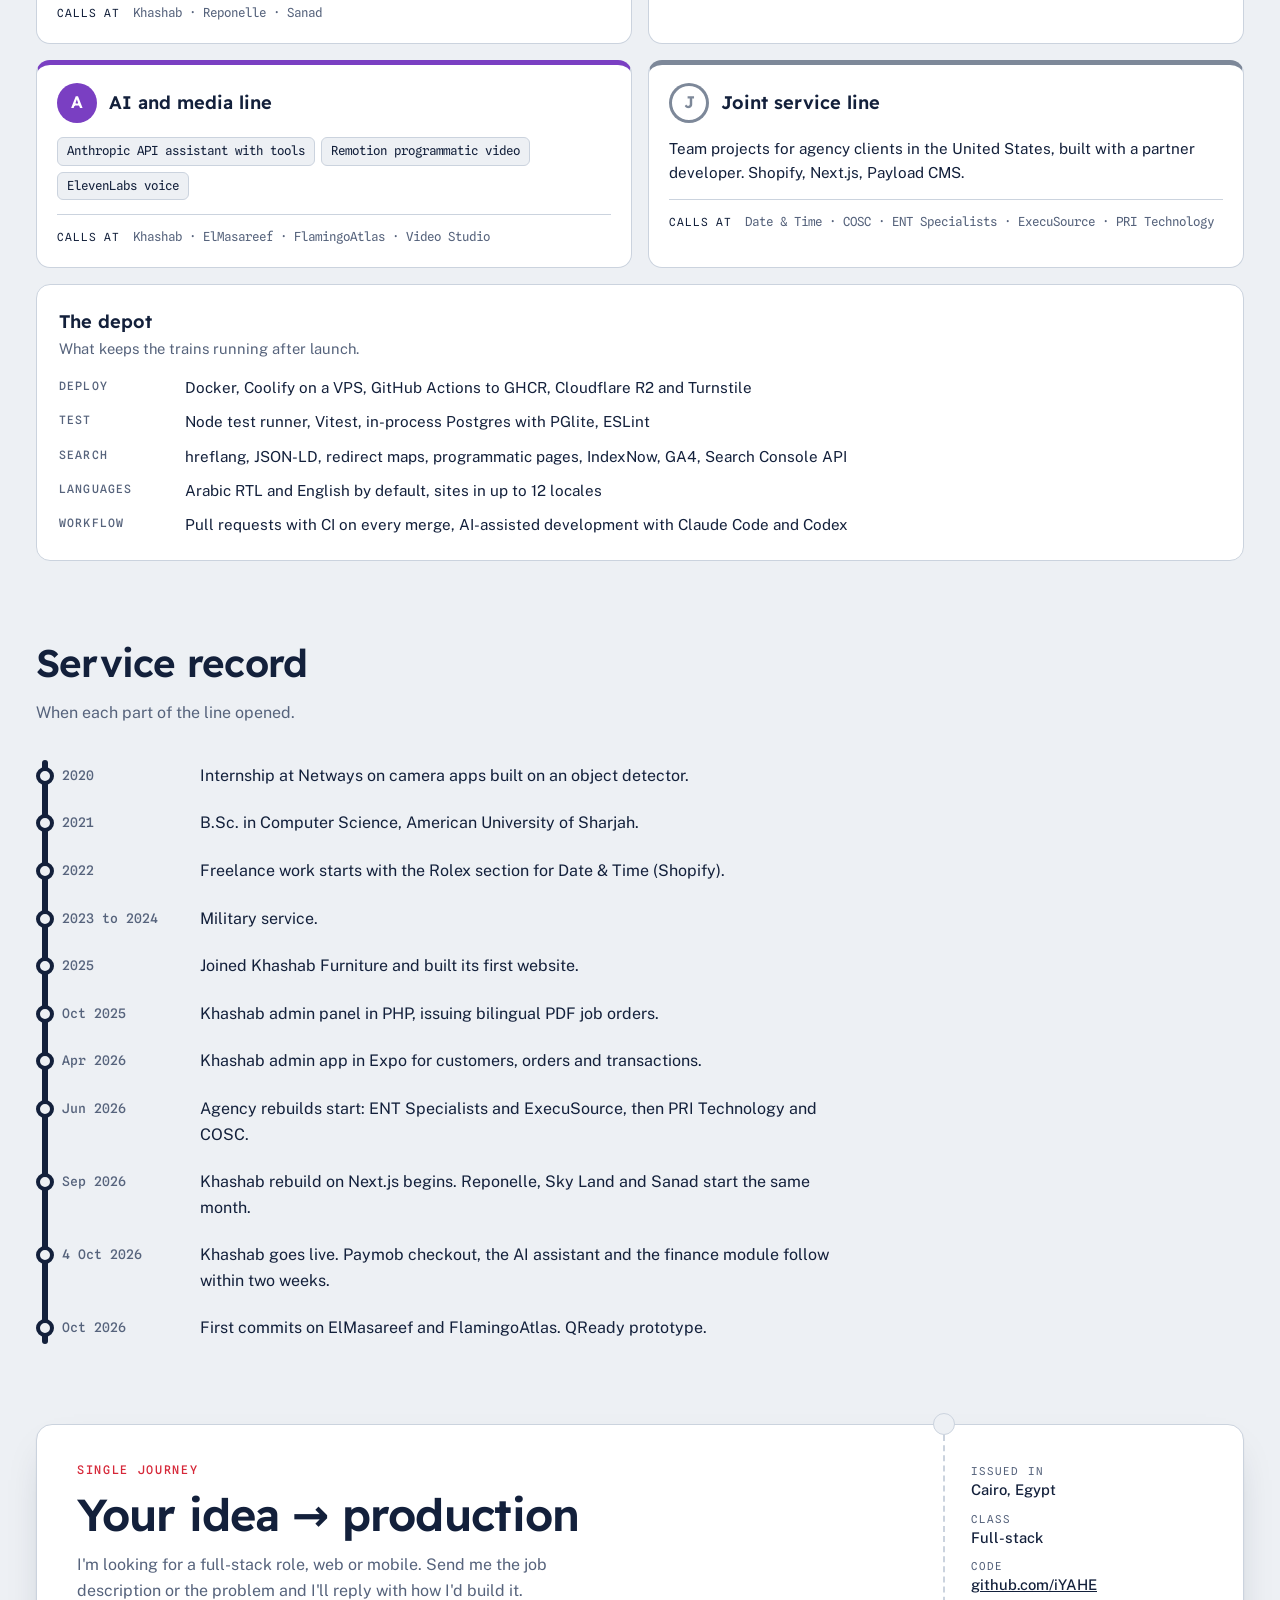
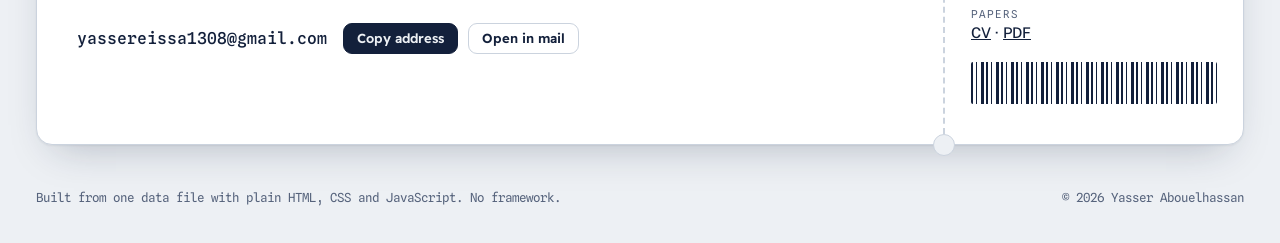
==== commit d5e094b4: "Upgrade the UI: product screenshots, labelled strip map, step controls Each stop now shows the live " ====
--- a/index.html
+++ b/index.html
@@ -10,19 +10,23 @@
 <meta property="og:type" content="website">
 <meta property="og:title" content="Yasser Abouelhassan · Full-stack developer">
 <meta property="og:description" content="Every stop on this line is something I built.">
+<meta property="og:image" content="https://iyahe.github.io/og.png">
+<meta property="og:image:width" content="1200">
+<meta property="og:image:height" content="630">
+<meta name="twitter:card" content="summary_large_image">
 <meta name="theme-color" content="#13203B">
 <link rel="icon" href="data:image/svg+xml,%3Csvg xmlns='http://www.w3.org/2000/svg' viewBox='0 0 32 32'%3E%3Ccircle cx='16' cy='16' r='11' fill='none' stroke='%23D62839' stroke-width='6'/%3E%3Crect x='1' y='12' width='30' height='8' rx='2' fill='%2313203B'/%3E%3C/svg%3E">
 <link rel="preconnect" href="https://fonts.googleapis.com">
 <link rel="preconnect" href="https://fonts.gstatic.com" crossorigin>
 <link rel="stylesheet" href="https://fonts.googleapis.com/css2?family=Public+Sans:wght@400;500;600&family=Readex+Pro:wght@400;500;600;700&family=Spline+Sans+Mono:wght@400;500&display=swap">
-<link rel="stylesheet" href="styles.css">
+<link rel="stylesheet" href="styles.css?v=4">
 <script>document.documentElement.classList.add('js');try{var t=localStorage.getItem('theme');if(t)document.documentElement.dataset.theme=t}catch(e){}</script>
 </head>
 <body id="top">
 <a class="skip" href="#main">Skip to content</a>
 
 <!-- The carriage: nameplate, the next-stop display, and the strip map above the doors. -->
-<header class="car">
+<header class="car" id="car">
   <div class="wrap car-in">
     <a class="plate" href="#top" aria-label="Yasser Abouelhassan, back to the start">
       <span class="roundel" aria-hidden="true"><span>YA</span></span>
@@ -35,17 +39,21 @@
       <a href="cv.html">CV</a>
       <a href="#ticket">Contact</a>
     </nav>
-    <button class="theme" id="theme" type="button" aria-pressed="false">Night service</button>
+    <button class="theme" id="theme" type="button">
+      <svg class="ico ico-moon" viewBox="0 0 24 24" aria-hidden="true" focusable="false"><path d="M20.5 14.2A8.5 8.5 0 0 1 9.8 3.5a8.5 8.5 0 1 0 10.7 10.7z"/></svg>
+      <svg class="ico ico-sun" viewBox="0 0 24 24" aria-hidden="true" focusable="false"><circle cx="12" cy="12" r="4.2"/><path d="M12 2.5v2.4M12 19.1v2.4M2.5 12h2.4M19.1 12h2.4M5.3 5.3 7 7M17 17l1.7 1.7M18.7 5.3 17 7M7 17l-1.7 1.7"/></svg>
+      <span class="theme-t" id="theme-t">Night service</span>
+    </button>
   </div>
   <div class="wrap"><ol class="strip" id="strip" aria-label="Jump to a stop"></ol></div>
 </header>
 
 <main id="main">
 
-<section class="hall wrap" aria-labelledby="hall-h">
+<section class="hall wrap" id="hall" aria-labelledby="hall-h">
   <div class="hall-copy">
     <p class="eyebrow">Full-stack app and web developer · Cairo</p>
-    <h1 id="hall-h">Every stop on this line is something I&nbsp;built.</h1>
+    <h1 id="hall-h">Every stop on <span class="hl">this line</span> is something I&nbsp;built.</h1>
     <p class="lede">I'm Yasser Abouelhassan. I take products from database schema to production: Next.js on the web, React Native on the phone, PostgreSQL underneath, and the deployment that keeps it running.</p>
     <div class="cta">
       <a class="btn" href="#stop-khashab">Start the ride <span aria-hidden="true">↓</span></a>
@@ -58,9 +66,14 @@
       <li><b>4</b> live products I run</li>
       <li><b>2</b> languages by default, Arabic and English</li>
     </ul>
+    <div class="legend">
+      <span class="legend-k">Lines</span>
+      <ul id="legend" aria-label="Skills, by line colour"></ul>
+      <a class="link" href="#skills">Skills in full</a>
+    </div>
   </div>
   <div class="route-card" id="route">
-    <p class="route-head"><span>Route</span><span>Pick a stop to jump to it</span></p>
+    <p class="route-head"><span>Route</span><span>Pick a stop<span class="keys">, or use the ← → keys</span></span></p>
     <ol class="route" id="route-list"></ol>
   </div>
 </section>
@@ -78,6 +91,19 @@
           <circle class="t-lamp" cx="22" cy="60" r="1.6"/>
         </svg>
       </div>
+    </div>
+
+    <!-- Step controls: they ride on the track, at the bottom of the screen. -->
+    <div class="rail-dock">
+      <nav class="dock" id="dock" aria-label="Step through the stops">
+        <button type="button" id="dock-prev" aria-label="Previous stop" title="Previous stop (left arrow key)">
+          <svg viewBox="0 0 24 24" aria-hidden="true" focusable="false"><path d="M6 14.5 12 8.5l6 6"/></svg>
+        </button>
+        <span class="dock-n" id="dock-n" aria-hidden="true">01</span>
+        <button type="button" id="dock-next" aria-label="Next stop" title="Next stop (right arrow key)">
+          <svg viewBox="0 0 24 24" aria-hidden="true" focusable="false"><path d="M6 9.5l6 6 6-6"/></svg>
+        </button>
+      </nav>
     </div>
 
     <div id="stops"></div>
@@ -99,6 +125,10 @@
 <div class="wrap terminus">
   <p class="term-sign">Terminus</p>
   <p class="term-copy">This train terminates here. Next on the concourse: my skills line by line, the service record, and how to reach me.</p>
+  <div class="cta">
+    <a class="btn" href="#ticket">Get in touch</a>
+    <a class="btn ghost" href="cv.html">Read the CV</a>
+  </div>
 </div>
 
 <section class="wrap block" id="skills" aria-labelledby="skills-h">
@@ -138,7 +168,7 @@
       <dl>
         <div><dt>Issued in</dt><dd>Cairo, Egypt</dd></div>
         <div><dt>Class</dt><dd>Full-stack</dd></div>
-        <div><dt>Code</dt><dd><a href="https://github.com/iYAHE" rel="noopener">github.com/iYAHE</a></dd></div>
+        <div><dt>Code</dt><dd><a href="https://github.com/iYAHE" target="_blank" rel="noopener">github.com/iYAHE</a></dd></div>
         <div><dt>Papers</dt><dd><a href="cv.html">CV</a> · <a href="Yasser-Abouelhassan-CV.pdf" download>PDF</a></dd></div>
       </dl>
       <div class="barcode" aria-hidden="true"></div>
@@ -154,7 +184,7 @@
 </footer>
 
 <noscript><p class="wrap noscript">The ride needs JavaScript. The full project list is in the <a href="cv.html">CV</a>.</p></noscript>
-<script src="data.js"></script>
-<script src="app.js"></script>
+<script src="data.js?v=4"></script>
+<script src="app.js?v=4"></script>
 </body>
 </html>
--- a/styles.css
+++ b/styles.css
@@ -1,8 +1,9 @@
 /* Layout: you ride one line from top to bottom. A carriage bar stays overhead with the
-   next-stop display and a strip map; a train runs down the track at the left edge; each
-   project is one stop that fills the screen. Team projects are a change onto the Joint
-   service line. The terminus holds skills, the service record and a ticket for contact.
-   Line colours carry meaning; everything else is ink on paper. */
+   next-stop display and a labelled strip map; a train runs down the track at the left edge,
+   with step controls riding on the same track; each project is one stop that fills the
+   screen: words on the left, the live site (or how it works) on the right. Team projects are
+   a change onto the Joint service line. The terminus holds skills, the service record and a
+   ticket for contact. Line colours carry meaning; everything else is ink on paper. */
 :root {
   --paper: #EDF0F4;
   --sheet: #FFFFFF;
@@ -20,11 +21,15 @@
   --on-line: #FFFFFF;
   --on-d: #13203B;
 
+  --shadow: 0 1px 2px rgba(19, 32, 59, 0.06), 0 18px 40px -18px rgba(19, 32, 59, 0.28);
+  --ease: cubic-bezier(0.2, 0.7, 0.2, 1);
+
   --display: 'Readex Pro', 'Segoe UI', system-ui, sans-serif;
   --body: 'Public Sans', 'Segoe UI', system-ui, sans-serif;
   --mono: 'Spline Sans Mono', ui-monospace, Consolas, monospace;
 
-  --bar: 80px;
+  --bar: 99px;
+  --ride: 38; /* how far down the screen the train rides, in vh */
   color-scheme: light;
 }
 @media (prefers-color-scheme: dark) {
@@ -32,6 +37,7 @@
     --paper: #0D1424; --sheet: #151E35; --ink: #E9EEF8; --muted: #9BA7C0; --rule: #2C3757; --wash: #16294B;
     --w: #FF5D6C; --m: #5CA4FF; --d: #FFB23F; --c: #36D39A; --a: #B690FF; --j: #8F9AB0;
     --on-line: #0D1424; --on-d: #0D1424;
+    --shadow: 0 1px 2px rgba(0, 0, 0, 0.4), 0 20px 44px -18px rgba(0, 0, 0, 0.8);
     color-scheme: dark;
   }
 }
@@ -39,6 +45,7 @@
   --paper: #0D1424; --sheet: #151E35; --ink: #E9EEF8; --muted: #9BA7C0; --rule: #2C3757; --wash: #16294B;
   --w: #FF5D6C; --m: #5CA4FF; --d: #FFB23F; --c: #36D39A; --a: #B690FF; --j: #8F9AB0;
   --on-line: #0D1424; --on-d: #0D1424;
+  --shadow: 0 1px 2px rgba(0, 0, 0, 0.4), 0 20px 44px -18px rgba(0, 0, 0, 0.8);
   color-scheme: dark;
 }
 
@@ -57,6 +64,7 @@
 ul, ol, dl, dd { margin: 0; padding: 0; }
 ul, ol { list-style: none; }
 button { font: inherit; color: inherit; cursor: pointer; }
+img { max-width: 100%; }
 :focus-visible { outline: 3px solid var(--m); outline-offset: 3px; border-radius: 4px; }
 
 .wrap {
@@ -70,7 +78,12 @@
 .skip:focus { left: 16px; }
 
 /* ---------- Carriage bar ---------- */
-.car { position: sticky; top: 0; z-index: 30; background: var(--sheet); border-bottom: 1px solid var(--rule); }
+.car {
+  position: sticky; top: 0; z-index: 30;
+  background: color-mix(in srgb, var(--sheet) 90%, transparent);
+  -webkit-backdrop-filter: saturate(1.5) blur(12px); backdrop-filter: saturate(1.5) blur(12px);
+  border-bottom: 1px solid var(--rule);
+}
 .car-in { display: flex; align-items: center; gap: 18px; min-height: 60px; }
 .plate { display: flex; align-items: center; gap: 12px; text-decoration: none; flex: none; }
 .roundel {
@@ -84,11 +97,11 @@
   font: 600 0.68rem/1 var(--display); letter-spacing: 0.12em; text-align: center;
   padding: 4px 0 3px; border-radius: 2px;
 }
-.plate-name { font: 600 1rem/1.2 var(--display); display: flex; gap: 10px; align-items: baseline; white-space: nowrap; }
+.plate-name { font: 600 1rem/1.2 var(--display); white-space: nowrap; }
 
 /* The next-stop display: amber on black in both themes, like the sign in a carriage. */
 .led {
-  position: relative; flex: 0 1 400px; min-width: 0; margin-right: auto;
+  position: relative; flex: 0 1 380px; min-width: 0; margin-right: auto;
   display: flex; align-items: center; gap: 12px;
   background: #080C17; color: #FFB648;
   border-radius: 6px; padding: 0 14px; height: 36px; overflow: hidden;
@@ -103,45 +116,59 @@
 .led-v { overflow: hidden; text-overflow: ellipsis; text-shadow: 0 0 8px rgba(255, 182, 72, 0.55); }
 
 .nav { display: flex; gap: 22px; }
-.nav a { text-decoration: none; font: 500 0.9rem/1 var(--body); color: var(--muted); padding: 8px 0; border-bottom: 2px solid transparent; }
+.nav a {
+  text-decoration: none; font: 500 0.9rem/1 var(--body); color: var(--muted);
+  padding: 8px 0; border-bottom: 2px solid transparent; transition: color 0.15s, border-color 0.15s;
+}
 .nav a:hover { color: var(--ink); border-bottom-color: var(--ink); }
 .theme {
+  display: inline-flex; align-items: center; gap: 8px; flex: none;
   background: none; border: 1px solid var(--rule); border-radius: 999px;
-  padding: 7px 14px; font: 500 0.8rem/1 var(--mono); white-space: nowrap; flex: none;
+  padding: 7px 14px 7px 11px; font: 500 0.8rem/1 var(--mono); white-space: nowrap;
+  transition: border-color 0.15s, background-color 0.15s;
 }
 .theme:hover { border-color: var(--ink); }
-
-/* Strip map: one dot per stop, filled as the train passes. */
-.strip { position: relative; display: flex; justify-content: space-between; align-items: center; height: 19px; --p: 0; }
+.ico { width: 15px; height: 15px; fill: none; stroke: currentColor; stroke-width: 2; stroke-linecap: round; stroke-linejoin: round; }
+.theme .ico-sun, .theme[data-mode="dark"] .ico-moon { display: none; }
+.theme[data-mode="dark"] .ico-sun { display: block; }
+
+/* Strip map: one dot per stop with its name, filled as the train passes. */
+.strip {
+  position: relative; display: flex; justify-content: space-between; align-items: flex-start;
+  height: 38px; --p: 0;
+}
 .strip::before, .strip::after {
-  content: ""; position: absolute; left: 6px; right: 6px; top: 50%; height: 4px; margin-top: -2px; border-radius: 2px;
+  content: ""; position: absolute; left: 7px; right: 7px; top: 5px; height: 4px; border-radius: 2px;
 }
 .strip::before { background: var(--rule); }
 .strip::after { background: var(--w); transform-origin: left center; transform: scaleX(var(--p)); }
 .strip li { position: relative; z-index: 1; }
-.strip a {
-  display: block; position: relative; width: 14px; height: 14px; border-radius: 50%;
+.strip a { position: relative; display: block; width: 14px; height: 34px; text-decoration: none; color: var(--muted); }
+.s-dot {
+  display: block; width: 14px; height: 14px; border-radius: 50%;
   background: var(--sheet); border: 3px solid var(--rule);
-}
-.strip a::before { content: ""; position: absolute; inset: -9px; }
-.strip a::after {
-  content: attr(data-name); position: absolute; top: 20px; left: 50%; transform: translateX(-50%);
-  background: var(--ink); color: var(--paper); border-radius: 5px; padding: 5px 8px;
-  font: 500 0.7rem/1 var(--mono); white-space: nowrap; opacity: 0; pointer-events: none;
-}
-.strip li:first-child a::after { left: 0; transform: none; }
-.strip li:last-child a::after { left: auto; right: 0; transform: none; }
-.strip a:hover::after, .strip a:focus-visible::after { opacity: 1; }
-.strip li.passed a { border-color: var(--w); }
-.strip li.now a { background: var(--w); border-color: var(--w); box-shadow: 0 0 0 4px color-mix(in srgb, var(--w) 25%, transparent); }
-.strip li.j a { border-style: double; }
+  transition: border-color 0.2s, background-color 0.2s, box-shadow 0.2s;
+}
+.s-name {
+  position: absolute; top: 20px; left: 50%; transform: translateX(-50%);
+  font: 500 0.66rem/1 var(--mono); letter-spacing: 0.06em; text-transform: uppercase; white-space: nowrap;
+  transition: color 0.2s;
+}
+.strip li:first-child .s-name { left: 0; transform: none; }
+.strip li:last-child .s-name { left: auto; right: 0; transform: none; }
+.strip a:hover { color: var(--ink); }
+.strip a:hover .s-dot { border-color: var(--ink); }
+.strip li.passed .s-dot { border-color: var(--w); }
+.strip li.now .s-dot { background: var(--w); border-color: var(--w); box-shadow: 0 0 0 4px color-mix(in srgb, var(--w) 25%, transparent); }
+.strip li.now a { color: var(--ink); }
+.strip li.j .s-dot { border-style: double; }
 
 /* ---------- Ticket hall (first screen) ---------- */
 .hall {
   min-height: calc(100svh - var(--bar));
   display: grid; grid-template-columns: minmax(0, 1.1fr) minmax(0, 0.9fr);
-  gap: 40px 56px; align-items: center;
-  padding-top: clamp(28px, 5vh, 56px); padding-bottom: clamp(36px, 6vh, 64px);
+  gap: 40px 64px; align-items: center;
+  padding-top: clamp(24px, 4vh, 48px); padding-bottom: clamp(32px, 5vh, 56px);
 }
 .eyebrow { font: 500 0.8rem/1.3 var(--mono); letter-spacing: 0.08em; text-transform: uppercase; color: var(--muted); }
 .hall h1 {
@@ -149,35 +176,52 @@
   font-size: clamp(2.3rem, 5.4vw, 4.4rem);
   line-height: 1.03;
   letter-spacing: -0.03em;
-  margin-top: 18px;
-}
-.lede { font-size: 1.12rem; line-height: 1.6; color: var(--muted); margin-top: 22px; max-width: 56ch; }
-.cta { display: flex; flex-wrap: wrap; gap: 10px; margin-top: 26px; }
+  margin-top: 16px;
+}
+.hl { text-decoration: underline; text-decoration-color: var(--w); text-decoration-thickness: 0.085em; text-underline-offset: 0.13em; }
+.lede { font-size: 1.12rem; line-height: 1.6; color: var(--muted); margin-top: 20px; max-width: 56ch; }
+.cta { display: flex; flex-wrap: wrap; gap: 10px; margin-top: 24px; }
 .btn {
   display: inline-flex; align-items: center; justify-content: center; gap: 8px;
   background: var(--ink); color: var(--paper);
-  border: 1.5px solid var(--ink); border-radius: 8px;
+  border: 1.5px solid var(--ink); border-radius: 9px;
   padding: 11px 18px; font: 600 0.92rem/1 var(--display); text-decoration: none;
-}
-.btn:hover { background: var(--w); border-color: var(--w); color: var(--on-line); }
+  transition: background-color 0.18s, border-color 0.18s, color 0.18s, transform 0.18s var(--ease);
+}
+.btn:hover { background: var(--w); border-color: var(--w); color: var(--on-line); transform: translateY(-1px); }
+.btn:active { transform: none; }
 .btn.ghost { background: transparent; color: var(--ink); border-color: var(--rule); }
 .btn.ghost:hover { border-color: var(--ink); background: transparent; color: var(--ink); }
 .btn.small { padding: 8px 13px; font-size: 0.82rem; }
 .facts {
-  display: flex; flex-wrap: wrap; gap: 8px 26px; margin-top: 30px; padding-top: 16px;
+  display: flex; flex-wrap: wrap; gap: 8px 26px; margin-top: 28px; padding-top: 16px;
   border-top: 1px solid var(--rule);
   font: 400 0.84rem/1.4 var(--mono); color: var(--muted);
 }
 .facts b { color: var(--ink); font-weight: 500; font-size: 1rem; margin-right: 4px; }
+.legend { display: flex; flex-wrap: wrap; align-items: center; gap: 8px 16px; margin-top: 14px; font: 500 0.84rem/1 var(--body); color: var(--muted); }
+.legend-k { font: 500 0.72rem/1 var(--mono); letter-spacing: 0.1em; text-transform: uppercase; }
+.legend ul { display: flex; flex-wrap: wrap; gap: 6px 14px; }
+.legend li { display: inline-flex; align-items: center; gap: 6px; }
+.legend .rd { width: 20px; height: 20px; font-size: 0.64rem; }
+.link {
+  background: none; border: 0; padding: 0; font: 500 0.8rem/1.4 var(--mono); color: var(--ink);
+  text-decoration: underline; text-underline-offset: 3px; transition: color 0.15s;
+}
+.link:hover { color: var(--w); }
 
 /* Route index: the line diagram on the platform wall. */
-.route-card { background: var(--sheet); border: 1px solid var(--rule); border-radius: 16px; padding: 16px 14px 8px; min-width: 0; }
+.route-card {
+  background: var(--sheet); border: 1px solid var(--rule); border-radius: 16px;
+  padding: 16px 14px 8px; min-width: 0; box-shadow: var(--shadow);
+}
 .route-head {
   display: flex; flex-wrap: wrap; justify-content: space-between; gap: 4px 16px; padding: 0 6px 12px;
   border-bottom: 1px solid var(--rule);
   font: 500 0.72rem/1.3 var(--mono); letter-spacing: 0.1em; text-transform: uppercase; color: var(--muted);
 }
-.route-head span:first-child { color: var(--ink); }
+.route-head > span:first-child { color: var(--ink); }
+.keys { display: none; }
 .route { margin-top: 6px; }
 .route li { position: relative; }
 .route li::before { content: ""; position: absolute; left: 14px; top: 0; bottom: 0; width: 6px; background: var(--ink); }
@@ -185,11 +229,14 @@
 .route li:last-child::before { bottom: 50%; background: var(--j); }
 .route a {
   position: relative; display: grid; grid-template-columns: 22px 2.4ch minmax(0, 1fr) auto; gap: 0 12px; align-items: center;
-  padding: 7px 8px 7px 6px; border-radius: 9px; text-decoration: none;
+  padding: 7px 8px 7px 6px; border-radius: 9px; text-decoration: none; transition: background-color 0.15s;
 }
 .route a:hover { background: var(--paper); }
-.r-dot { width: 20px; height: 20px; border-radius: 50%; background: var(--sheet); border: 5px solid var(--ink); justify-self: center; }
-.route a:hover .r-dot { border-color: var(--w); }
+.r-dot {
+  width: 20px; height: 20px; border-radius: 50%; background: var(--sheet); border: 5px solid var(--ink);
+  justify-self: center; transition: border-color 0.15s, transform 0.2s var(--ease);
+}
+.route a:hover .r-dot { border-color: var(--w); transform: scale(1.15); }
 .route .j .r-dot { border-color: var(--j); }
 .r-n { font: 500 0.74rem/1 var(--mono); color: var(--muted); }
 .r-name { display: grid; min-width: 0; }
@@ -213,7 +260,7 @@
 .rd-W { background: var(--w); } .rd-M { background: var(--m); } .rd-C { background: var(--c); }
 .rd-A { background: var(--a); } .rd-D { background: var(--d); color: var(--on-d); }
 .rd-J { background: var(--sheet); color: var(--j); box-shadow: inset 0 0 0 3px var(--j); }
-.rd-lg { width: 44px; height: 44px; font-size: 1.15rem; }
+.rd-lg { width: 40px; height: 40px; font-size: 1.05rem; }
 
 /* ---------- The ride ---------- */
 .ride-in { position: relative; --gut: 88px; --tx: 22px; --tw: 10px; --mk: 36px; }
@@ -221,7 +268,7 @@
   position: absolute; z-index: 3; pointer-events: none;
   top: 0; bottom: 0; left: calc(var(--tx) + var(--tw) / 2 - 15px); width: 30px;
 }
-.train { position: sticky; top: 26vh; width: 30px; height: 64px; }
+.train { position: sticky; top: calc(var(--ride) * 1vh); width: 30px; height: 64px; }
 .train svg { display: block; width: 100%; height: 100%; filter: drop-shadow(0 3px 5px rgba(8, 12, 23, 0.3)); transition: transform 0.35s ease; }
 .train.up svg { transform: rotate(180deg); }
 .t-body { fill: var(--w); }
@@ -229,11 +276,30 @@
 .t-roof { fill: #FFFFFF; opacity: 0.28; }
 .t-lamp { fill: #FFE08A; }
 
+/* Step controls, on the track at the bottom of the screen. */
+.rail-dock {
+  position: absolute; z-index: 4; pointer-events: none;
+  top: 0; bottom: 132px; left: calc(var(--tx) + var(--tw) / 2 - 22px); width: 44px;
+}
+.dock {
+  position: sticky; top: calc(100svh - 150px); pointer-events: auto;
+  display: grid; justify-items: center; gap: 1px; width: 44px; padding: 4px;
+  background: var(--ink); color: var(--paper); border-radius: 999px; box-shadow: var(--shadow);
+}
+.dock button {
+  width: 36px; height: 36px; border: 0; border-radius: 50%; background: transparent; color: inherit;
+  display: grid; place-items: center; transition: background-color 0.15s;
+}
+.dock button:hover { background: color-mix(in srgb, var(--paper) 20%, transparent); }
+.dock button:focus-visible { outline-color: var(--d); }
+.dock svg { width: 18px; height: 18px; fill: none; stroke: currentColor; stroke-width: 2.4; stroke-linecap: round; stroke-linejoin: round; }
+.dock-n { font: 500 0.72rem/1 var(--mono); letter-spacing: 0.04em; padding: 3px 0; }
+
 .stop {
   position: relative;
-  min-height: min(calc(100svh - var(--bar)), 900px);
+  min-height: min(calc(100svh - var(--bar)), 880px);
   display: grid; align-items: center;
-  padding: 72px 0 64px var(--gut);
+  padding: 52px 0 52px var(--gut);
 }
 .stop::before, .joint::before {
   content: ""; position: absolute; left: var(--tx); top: 0; bottom: 0; width: var(--tw);
@@ -241,7 +307,11 @@
 }
 .stop:first-child::before { border-radius: 5px 5px 0 0; }
 .stop + .stop { border-top: 1px solid var(--rule); }
-.stop-in { min-width: 0; }
+.stop-in {
+  display: grid; grid-template-columns: minmax(0, 1fr) minmax(0, 0.9fr);
+  gap: 32px 56px; align-items: center; min-width: 0;
+}
+.stop-text { min-width: 0; }
 
 .stop-eyebrow {
   display: flex; flex-wrap: wrap; align-items: center; gap: 8px 14px;
@@ -257,8 +327,8 @@
 .sign { position: relative; margin-top: 16px; }
 .sign h2 {
   font-weight: 700;
-  font-size: clamp(2.5rem, 7vw, 5.6rem);
-  line-height: 0.98;
+  font-size: clamp(2.4rem, 5vw, 4.4rem);
+  line-height: 1;
   letter-spacing: -0.035em;
 }
 .mk {
@@ -274,45 +344,77 @@
   width: calc(var(--gut) - var(--tx) - var(--tw) / 2 - var(--mk) / 2 - 16px);
   background: var(--ink); border-radius: 2px;
 }
-.now > .stop-in .mk, .now > .joint-head .mk, .jstop.now > .mk {
+.now .sign .mk, .jstop.now > .mk {
   border-color: var(--w);
   box-shadow: 0 0 0 7px color-mix(in srgb, var(--w) 22%, transparent);
 }
 
-.stop-kind { font: 500 clamp(1.1rem, 2vw, 1.4rem)/1.3 var(--display); margin-top: 14px; }
+.stop-kind { font: 500 clamp(1.08rem, 1.7vw, 1.3rem)/1.3 var(--display); margin-top: 14px; }
 .xchg { display: flex; flex-wrap: wrap; gap: 6px 16px; margin-top: 14px; font: 500 0.86rem/1 var(--body); color: var(--muted); }
 .xchg li { display: inline-flex; align-items: center; gap: 7px; }
-
-.stop-cols {
-  display: grid; grid-template-columns: minmax(0, 1fr) minmax(0, 430px);
-  gap: 28px 56px; align-items: start; margin-top: 30px;
-}
-.stop-sum { font-size: clamp(1.08rem, 1.6vw, 1.26rem); line-height: 1.5; max-width: 52ch; }
-.nums { display: flex; flex-wrap: wrap; gap: 16px 36px; margin-top: 26px; }
+.stop-sum { font-size: clamp(1.04rem, 1.4vw, 1.16rem); line-height: 1.55; max-width: 50ch; margin-top: 22px; }
+.nums { display: flex; flex-wrap: wrap; gap: 14px 32px; margin-top: 24px; }
 .nums li { display: grid; gap: 4px; }
-.nums b { font: 700 clamp(2rem, 4vw, 3.1rem)/1 var(--display); letter-spacing: -0.03em; font-variant-numeric: tabular-nums; }
+.nums b { font: 700 clamp(1.9rem, 3.4vw, 2.8rem)/1 var(--display); letter-spacing: -0.03em; font-variant-numeric: tabular-nums; }
 .nums span { font: 400 0.76rem/1.3 var(--mono); color: var(--muted); }
-.stop-cta { margin-top: 26px; }
+.stop-cta { margin-top: 24px; }
+
+/* Right side of a stop: the live site in a window (or how it works), with the build notes under it. */
+.stop-show { min-width: 0; border-radius: 14px; box-shadow: var(--shadow); }
+.shot {
+  display: block; overflow: hidden; text-decoration: none; color: inherit;
+  background: var(--sheet); border: 1px solid var(--rule); border-bottom: 0; border-radius: 14px 14px 0 0;
+}
+.shot-bar {
+  display: flex; align-items: center; gap: 6px; height: 34px; padding: 0 12px;
+  border-bottom: 1px solid var(--rule);
+  font: 500 0.72rem/1 var(--mono); color: var(--muted);
+}
+.shot-bar i { width: 9px; height: 9px; border-radius: 50%; flex: none; }
+.shot-bar i:nth-child(1) { background: var(--w); }
+.shot-bar i:nth-child(2) { background: var(--d); }
+.shot-bar i:nth-child(3) { background: var(--c); }
+.shot-url {
+  margin-left: 10px; min-width: 0; overflow: hidden; text-overflow: ellipsis; white-space: nowrap;
+  background: var(--paper); border-radius: 999px; padding: 5px 12px;
+}
+.shot-go { margin-left: auto; flex: none; color: var(--ink); opacity: 0; transform: translateX(-4px); transition: opacity 0.2s, transform 0.2s var(--ease); }
+.shot:hover .shot-go, .shot:focus-visible .shot-go { opacity: 1; transform: none; }
+.shot img {
+  display: block; width: 100%; height: auto; aspect-ratio: 16 / 9; object-fit: cover; object-position: top center;
+  transition: transform 0.6s var(--ease);
+}
+.shot:hover img { transform: scale(1.025); }
+
+.flow {
+  background: var(--sheet); border: 1px solid var(--rule); border-bottom: 0; border-radius: 14px 14px 0 0;
+  padding: 18px 16px 22px;
+}
+.flow-k { font: 500 0.72rem/1 var(--mono); letter-spacing: 0.12em; text-transform: uppercase; color: var(--muted); padding-left: 6px; }
+.flow ol { display: grid; grid-template-columns: repeat(var(--n), minmax(0, 1fr)); margin-top: 20px; }
+.flow li { position: relative; padding: 28px 4px 0; text-align: center; font: 500 0.8rem/1.3 var(--body); }
+.flow li::before { content: ""; position: absolute; top: 7px; left: 0; right: 0; height: 4px; background: var(--ink); }
+.flow li:first-child::before { left: 50%; }
+.flow li:last-child::before { right: 50%; }
+.flow li::after {
+  content: ""; position: absolute; top: 0; left: 50%; margin-left: -9px;
+  width: 18px; height: 18px; border-radius: 50%; background: var(--sheet); border: 4px solid var(--ink);
+}
+.flow li:last-child::after { background: var(--w); border-color: var(--w); }
 
 /* The platform board: ink on paper, inverted. */
 .stop-card {
   background: var(--ink); color: var(--paper);
-  border-radius: 14px; padding: 22px 24px;
-  display: grid; gap: 14px;
-}
+  border-radius: 14px; padding: 20px 22px;
+  display: grid; gap: 12px;
+}
+.shot + .stop-card, .flow + .stop-card { border-radius: 0 0 14px 14px; }
 .stop-card h3 { font: 500 0.72rem/1 var(--mono); letter-spacing: 0.12em; text-transform: uppercase; opacity: 0.7; }
-.pts { display: grid; gap: 9px; font-size: 0.94rem; line-height: 1.5; }
+.pts { display: grid; gap: 8px; font-size: 0.92rem; line-height: 1.5; }
 .pts li { padding-left: 18px; position: relative; }
 .pts li::before { content: ""; position: absolute; left: 0; top: 0.66em; width: 9px; height: 2px; background: var(--w); }
-.chips { display: flex; flex-wrap: wrap; gap: 6px; padding-top: 14px; border-top: 1px solid color-mix(in srgb, var(--paper) 22%, transparent); }
+.chips { display: flex; flex-wrap: wrap; gap: 6px; padding-top: 12px; border-top: 1px solid color-mix(in srgb, var(--paper) 22%, transparent); }
 .chips span { font: 400 0.72rem/1 var(--mono); padding: 5px 8px; border-radius: 5px; border: 1px solid color-mix(in srgb, var(--paper) 32%, transparent); }
-
-.next {
-  display: inline-flex; align-items: center; gap: 8px; margin-top: 34px;
-  font: 500 0.82rem/1.3 var(--mono); color: var(--muted); text-decoration: none;
-  border-bottom: 1px solid var(--rule); padding-bottom: 4px;
-}
-.next:hover { color: var(--ink); border-bottom-color: var(--ink); }
 
 /* Joint service: the team projects, on their own hollow line. */
 .joint { position: relative; padding: 88px 0 96px var(--gut); border-top: 1px solid var(--rule); }
@@ -337,8 +439,6 @@
 .j-body .pts { color: var(--muted); }
 .j-body .pts li::before { background: var(--j); }
 .j-stack { font: 400 0.78rem/1.6 var(--mono); color: var(--muted); }
-.link { background: none; border: 0; padding: 0; font: 500 0.8rem/1.4 var(--mono); color: var(--ink); text-decoration: underline; text-underline-offset: 3px; }
-.link:hover { color: var(--w); }
 
 /* ---------- Terminus ---------- */
 .terminus { padding-top: 56px; display: grid; gap: 10px; justify-items: start; }
@@ -347,22 +447,31 @@
   font: 600 0.9rem/1 var(--display); letter-spacing: 0.16em; text-transform: uppercase;
 }
 .term-copy { color: var(--muted); max-width: 60ch; }
+.terminus .cta { margin-top: 8px; }
 
 .block { padding-block: clamp(40px, 6vw, 72px) 0; }
 .block-head { display: grid; gap: 6px; margin-bottom: 26px; }
 .block-head h2 { font-size: clamp(1.6rem, 3.4vw, 2.4rem); font-weight: 600; letter-spacing: -0.02em; }
 .block-head p { color: var(--muted); max-width: 60ch; }
 
-.lines { display: grid; border-top: 1px solid var(--rule); }
-.line-row { display: grid; grid-template-columns: 44px minmax(0, 1fr); gap: 18px; padding-block: 18px; border-bottom: 1px solid var(--rule); }
-.line-body h3 { font-size: 1.12rem; font-weight: 600; display: flex; gap: 12px; align-items: baseline; flex-wrap: wrap; }
-.line-body p { margin-top: 4px; max-width: 78ch; }
-.serves { font: 400 0.8rem/1.5 var(--mono); color: var(--muted); }
-.serves span { text-transform: uppercase; letter-spacing: 0.08em; font-size: 0.7rem; margin-right: 6px; }
-.line-swatch { display: none; }
-
-.depot { margin-top: 32px; background: var(--sheet); border: 1px solid var(--rule); border-radius: 14px; padding: 22px; }
-.depot h3 { font-size: 1.12rem; font-weight: 600; }
+/* Skills: one card per line. */
+.lines { display: grid; grid-template-columns: repeat(2, minmax(0, 1fr)); gap: 16px; }
+.line-card {
+  background: var(--sheet); border: 1px solid var(--rule); border-top: 5px solid var(--lc, var(--ink)); border-radius: 14px;
+  padding: 18px 20px 20px; display: grid; gap: 14px; align-content: start;
+}
+.line-W { --lc: var(--w); } .line-M { --lc: var(--m); } .line-D { --lc: var(--d); }
+.line-C { --lc: var(--c); } .line-A { --lc: var(--a); } .line-J { --lc: var(--j); }
+.line-card header { display: flex; align-items: center; gap: 12px; }
+.line-card h3 { font-size: 1.14rem; font-weight: 600; }
+.line-chips { display: flex; flex-wrap: wrap; gap: 6px; }
+.line-chips li { font: 400 0.78rem/1.35 var(--mono); padding: 5px 9px; border-radius: 6px; background: var(--paper); border: 1px solid var(--rule); }
+.line-text { font-size: 0.95rem; }
+.serves { font: 400 0.78rem/1.6 var(--mono); color: var(--muted); padding-top: 12px; border-top: 1px solid var(--rule); }
+.serves span { text-transform: uppercase; letter-spacing: 0.08em; font-size: 0.7rem; margin-right: 6px; color: var(--ink); }
+
+.depot { margin-top: 16px; background: var(--sheet); border: 1px solid var(--rule); border-radius: 14px; padding: 22px; }
+.depot h3 { font-size: 1.14rem; font-weight: 600; }
 .depot-note { color: var(--muted); font-size: 0.92rem; }
 .depot dl { display: grid; gap: 10px; margin-top: 16px; }
 .depot dl div { display: grid; grid-template-columns: 110px minmax(0, 1fr); gap: 16px; }
@@ -378,7 +487,7 @@
 
 .ticket {
   display: grid; grid-template-columns: minmax(0, 1fr) 300px;
-  background: var(--sheet); border: 1px solid var(--rule); border-radius: 16px; position: relative;
+  background: var(--sheet); border: 1px solid var(--rule); border-radius: 16px; position: relative; box-shadow: var(--shadow);
 }
 .ticket-main { padding: clamp(22px, 4vw, 40px); display: grid; gap: 14px; align-content: start; }
 .ticket-kicker { font: 500 0.74rem/1 var(--mono); letter-spacing: 0.14em; text-transform: uppercase; color: var(--w); }
@@ -398,22 +507,41 @@
 .foot { display: flex; flex-wrap: wrap; justify-content: space-between; gap: 8px 24px; padding-block: 44px 36px; font: 400 0.78rem/1.5 var(--mono); color: var(--muted); }
 .noscript { padding-block: 16px; }
 
-/* ---------- Wide screens ---------- */
-@media (min-width: 1080px) {
-  .line-row { grid-template-columns: 44px minmax(0, 1fr) 160px; align-items: center; }
-  .line-swatch { display: block; height: 9px; border-radius: 5px; }
-  .line-W .line-swatch { background: var(--w); } .line-M .line-swatch { background: var(--m); }
-  .line-D .line-swatch { background: var(--d); } .line-C .line-swatch { background: var(--c); }
-  .line-A .line-swatch { background: var(--a); }
-  .line-J .line-swatch { background: var(--sheet); box-shadow: inset 0 0 0 3px var(--j); }
+/* ---------- Pointer and keyboard users get the arrow-key hint ---------- */
+@media (hover: hover) and (pointer: fine) {
+  .keys { display: inline; }
+}
+
+/* ---------- Short desktop screens: keep a whole stop on screen ---------- */
+@media (min-width: 981px) and (max-height: 820px) {
+  .stop { padding-block: 36px; }
+  .sign h2 { font-size: clamp(2.2rem, 4.4vw, 3.6rem); }
+  .stop-sum { margin-top: 16px; }
+  .nums { margin-top: 18px; }
+  .nums b { font-size: clamp(1.7rem, 3vw, 2.3rem); }
+  .stop-cta { margin-top: 18px; }
+  .shot img { aspect-ratio: 2 / 1; }
+  .stop-card { padding: 16px 20px; gap: 10px; }
+  .pts { font-size: 0.88rem; gap: 6px; }
 }
 
 /* ---------- Narrow screens ---------- */
+@media (max-width: 999px) {
+  :root { --bar: 81px; }
+  .strip { height: 20px; align-items: center; }
+  .strip::before, .strip::after { top: 50%; margin-top: -2px; }
+  .strip a { height: 14px; }
+  .strip a::before { content: ""; position: absolute; inset: -10px; }
+  .s-name { display: none; }
+}
 @media (max-width: 980px) {
+  :root { --ride: 26; }
   .nav { display: none; }
   .hall { grid-template-columns: minmax(0, 1fr); align-items: start; }
-  .stop-cols { grid-template-columns: minmax(0, 1fr); }
-  .stop { min-height: 0; padding-block: 64px 56px; }
+  .stop { min-height: 0; padding-block: 60px 52px; }
+  .stop-in { grid-template-columns: minmax(0, 1fr); }
+  .stop-show { max-width: 640px; }
+  .lines { grid-template-columns: minmax(0, 1fr); }
   .jstop { grid-template-columns: minmax(0, 1fr); }
   .ticket { grid-template-columns: minmax(0, 1fr); }
   .ticket-stub { border-left: 0; border-top: 2px dashed var(--rule); }
@@ -423,25 +551,37 @@
   .depot dl div { grid-template-columns: minmax(0, 1fr); gap: 0; }
 }
 @media (max-width: 640px) {
-  :root { --bar: 76px; }
+  :root { --bar: 77px; }
   .car-in { gap: 10px; min-height: 56px; }
   .plate-name { display: none; }
   .led { flex: 1 1 auto; font-size: 0.72rem; gap: 8px; padding: 0 10px; letter-spacing: 0.07em; }
-  .theme { padding: 7px 10px; font-size: 0.72rem; }
-  .theme span { display: none; }
   .led-k { font-size: 0; }
   .led-k::before { content: attr(data-short); font-size: 0.72rem; }
-  .ride-in { --gut: 44px; --tx: 8px; --tw: 8px; --mk: 28px; }
+  .theme { padding: 9px; }
+  .theme-t { display: none; }
+  .ride-in { --gut: 46px; --tx: 9px; --tw: 8px; --mk: 28px; }
   .rail { left: calc(var(--tx) + var(--tw) / 2 - 12px); width: 24px; }
   .train { width: 24px; height: 52px; }
+  .rail-dock { left: calc(var(--tx) + var(--tw) / 2 - 19px); width: 38px; }
+  .dock { width: 38px; padding: 3px; }
+  .dock button { width: 32px; height: 34px; }
   .mk { border-width: 6px; }
   .sign .mk::after { display: none; }
+  .sign h2 { font-size: clamp(2.2rem, 11vw, 3.1rem); }
   .jstop .mk { --mk: 22px; top: 36px; }
   .stop-card { padding: 18px 18px; }
+  .shot-bar { height: 30px; }
   .route a { grid-template-columns: 22px minmax(0, 1fr) auto; gap: 0 10px; }
   .r-n { display: none; }
   .r-name small { white-space: normal; }
   .joint { padding-block: 64px 80px; }
+  .flow ol { grid-template-columns: minmax(0, 1fr); margin-top: 14px; padding-left: 6px; }
+  .flow li { padding: 0 0 14px 30px; text-align: left; font-size: 0.86rem; }
+  .flow li:last-child { padding-bottom: 0; }
+  .flow li::before { top: 0; bottom: 0; left: 7px; right: auto; width: 4px; height: auto; }
+  .flow li:first-child::before { left: 7px; top: 9px; }
+  .flow li:last-child::before { right: auto; bottom: auto; height: 9px; }
+  .flow li::after { top: 0; left: 0; margin-left: 0; }
 }
 
 /* ---------- Motion ---------- */
@@ -450,13 +590,15 @@
   .strip::after { transition: transform 0.15s linear; }
   .js .rv {
     opacity: 0; transform: translateY(22px);
-    transition: opacity 0.6s ease, transform 0.6s cubic-bezier(0.2, 0.7, 0.2, 1);
+    transition: opacity 0.6s ease, transform 0.6s var(--ease);
     transition-delay: calc(var(--i, 0) * 70ms);
   }
   .js .in .rv, .js .in.rv { opacity: 1; transform: none; }
+  .js .route li { animation: board 0.5s var(--ease) backwards; animation-delay: calc(var(--i, 0) * 55ms + 150ms); }
+  @keyframes board { from { opacity: 0; transform: translateX(10px); } to { opacity: 1; transform: none; } }
   .led.flip .led-v { animation: flip 0.35s ease-out; }
   @keyframes flip { from { transform: translateY(70%); opacity: 0; } to { transform: none; opacity: 1; } }
-  .now > .stop-in .mk, .now > .joint-head .mk, .jstop.now > .mk { animation: here 1.8s ease-in-out infinite; }
+  .now .sign .mk, .jstop.now > .mk { animation: here 1.8s ease-in-out infinite; }
   @keyframes here {
     0%, 100% { box-shadow: 0 0 0 7px color-mix(in srgb, var(--w) 22%, transparent); }
     50% { box-shadow: 0 0 0 12px color-mix(in srgb, var(--w) 8%, transparent); }
